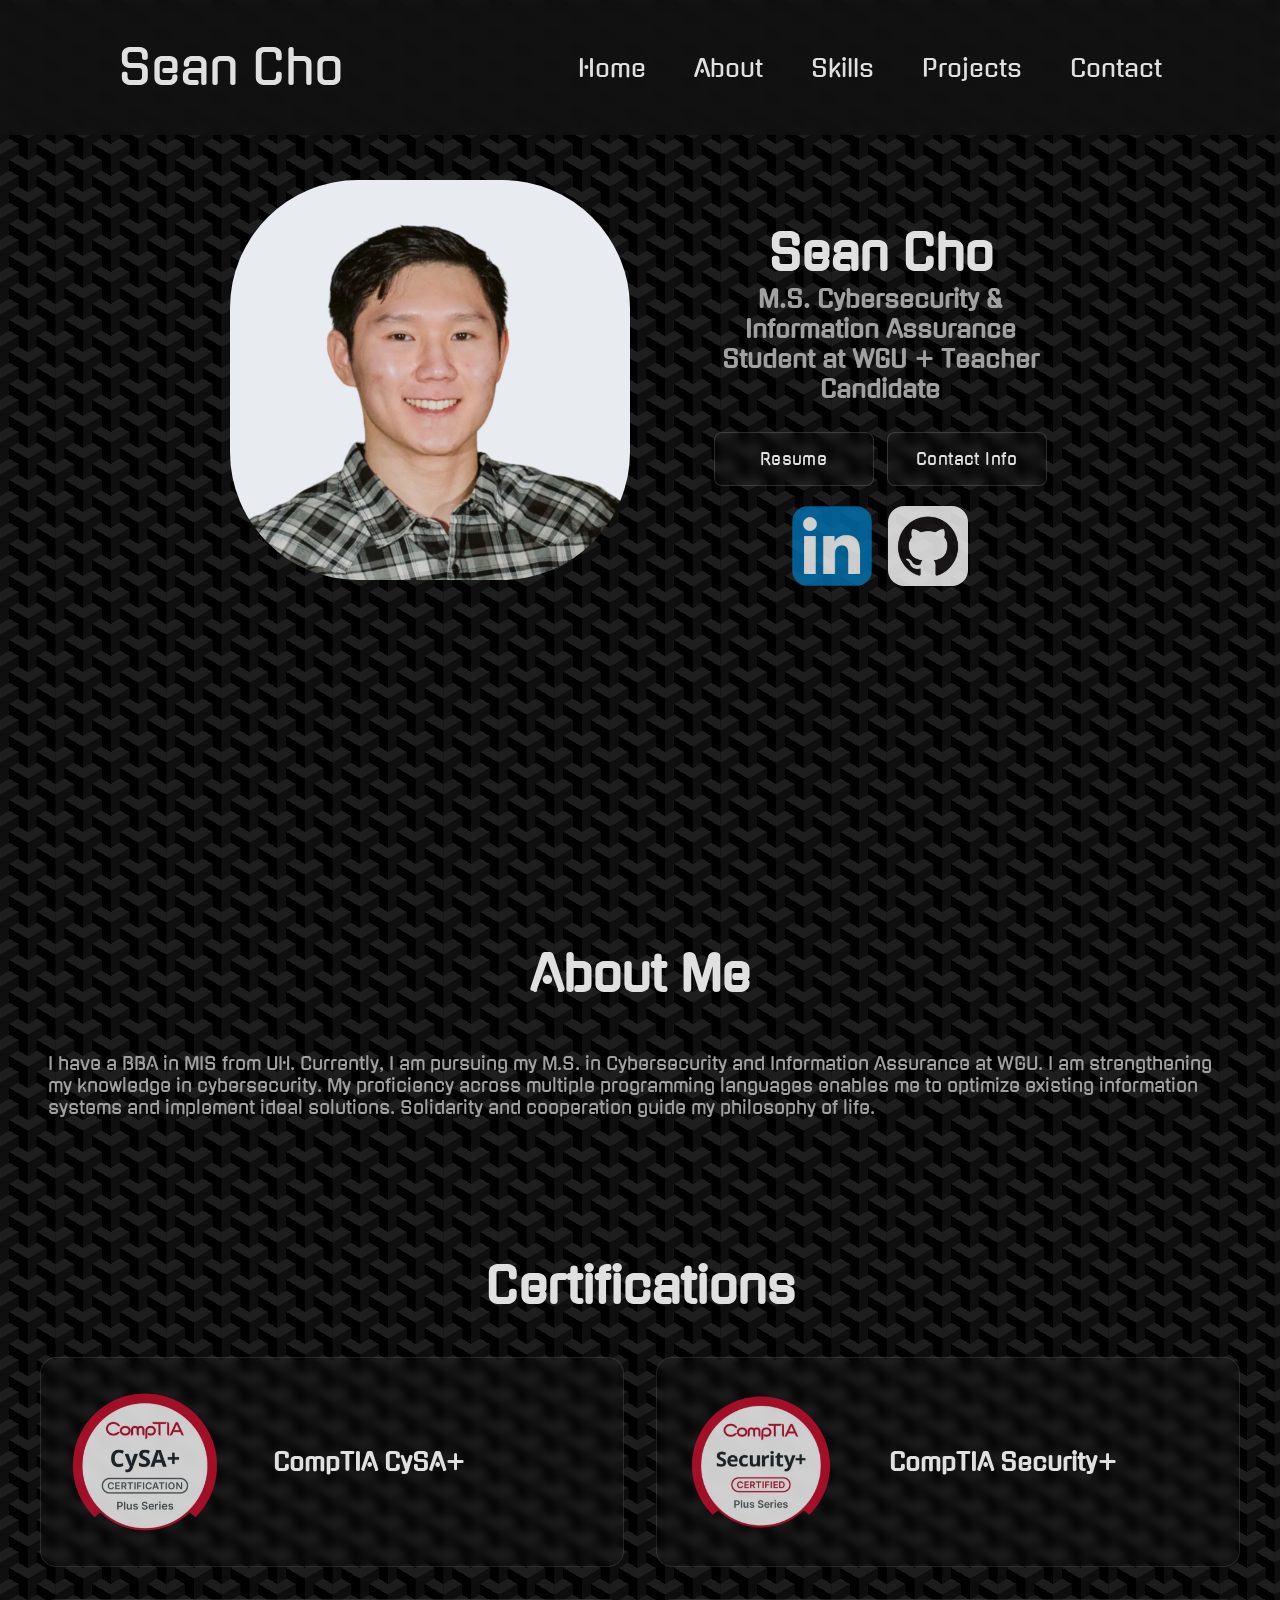
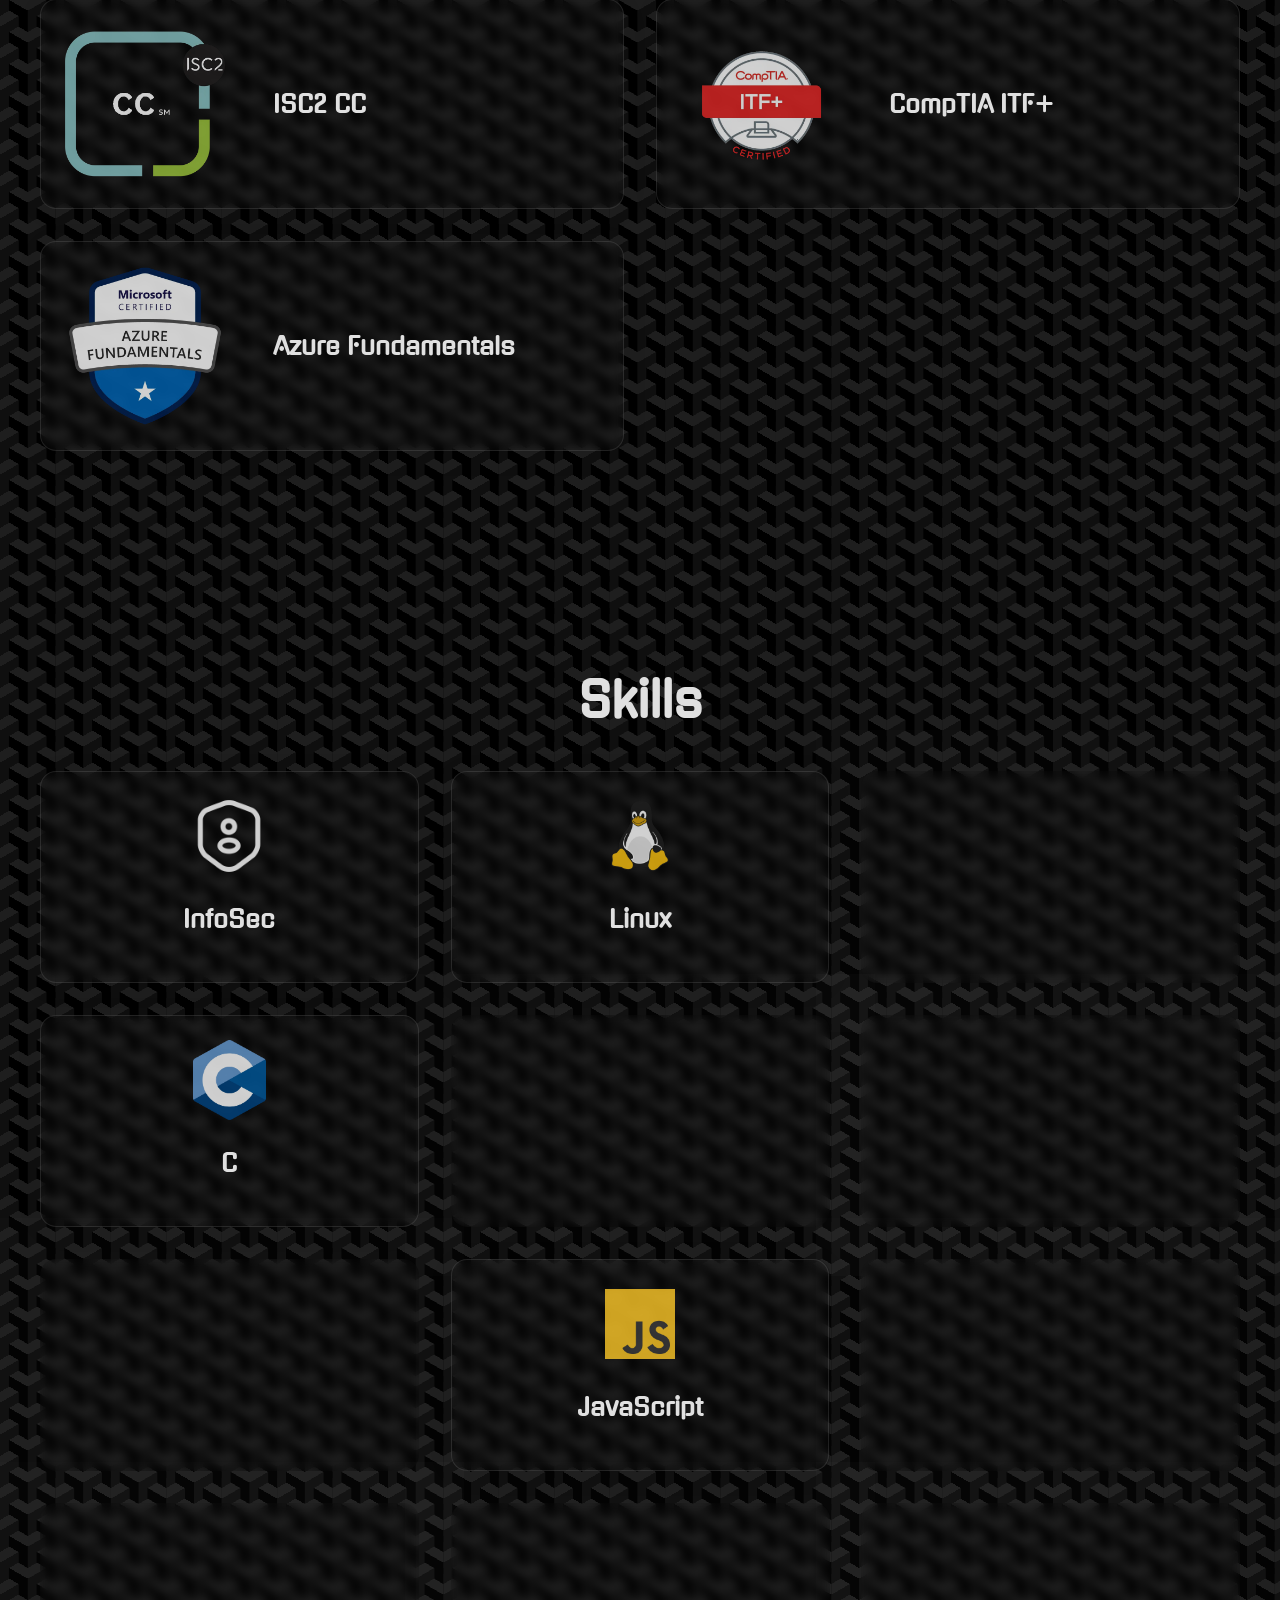
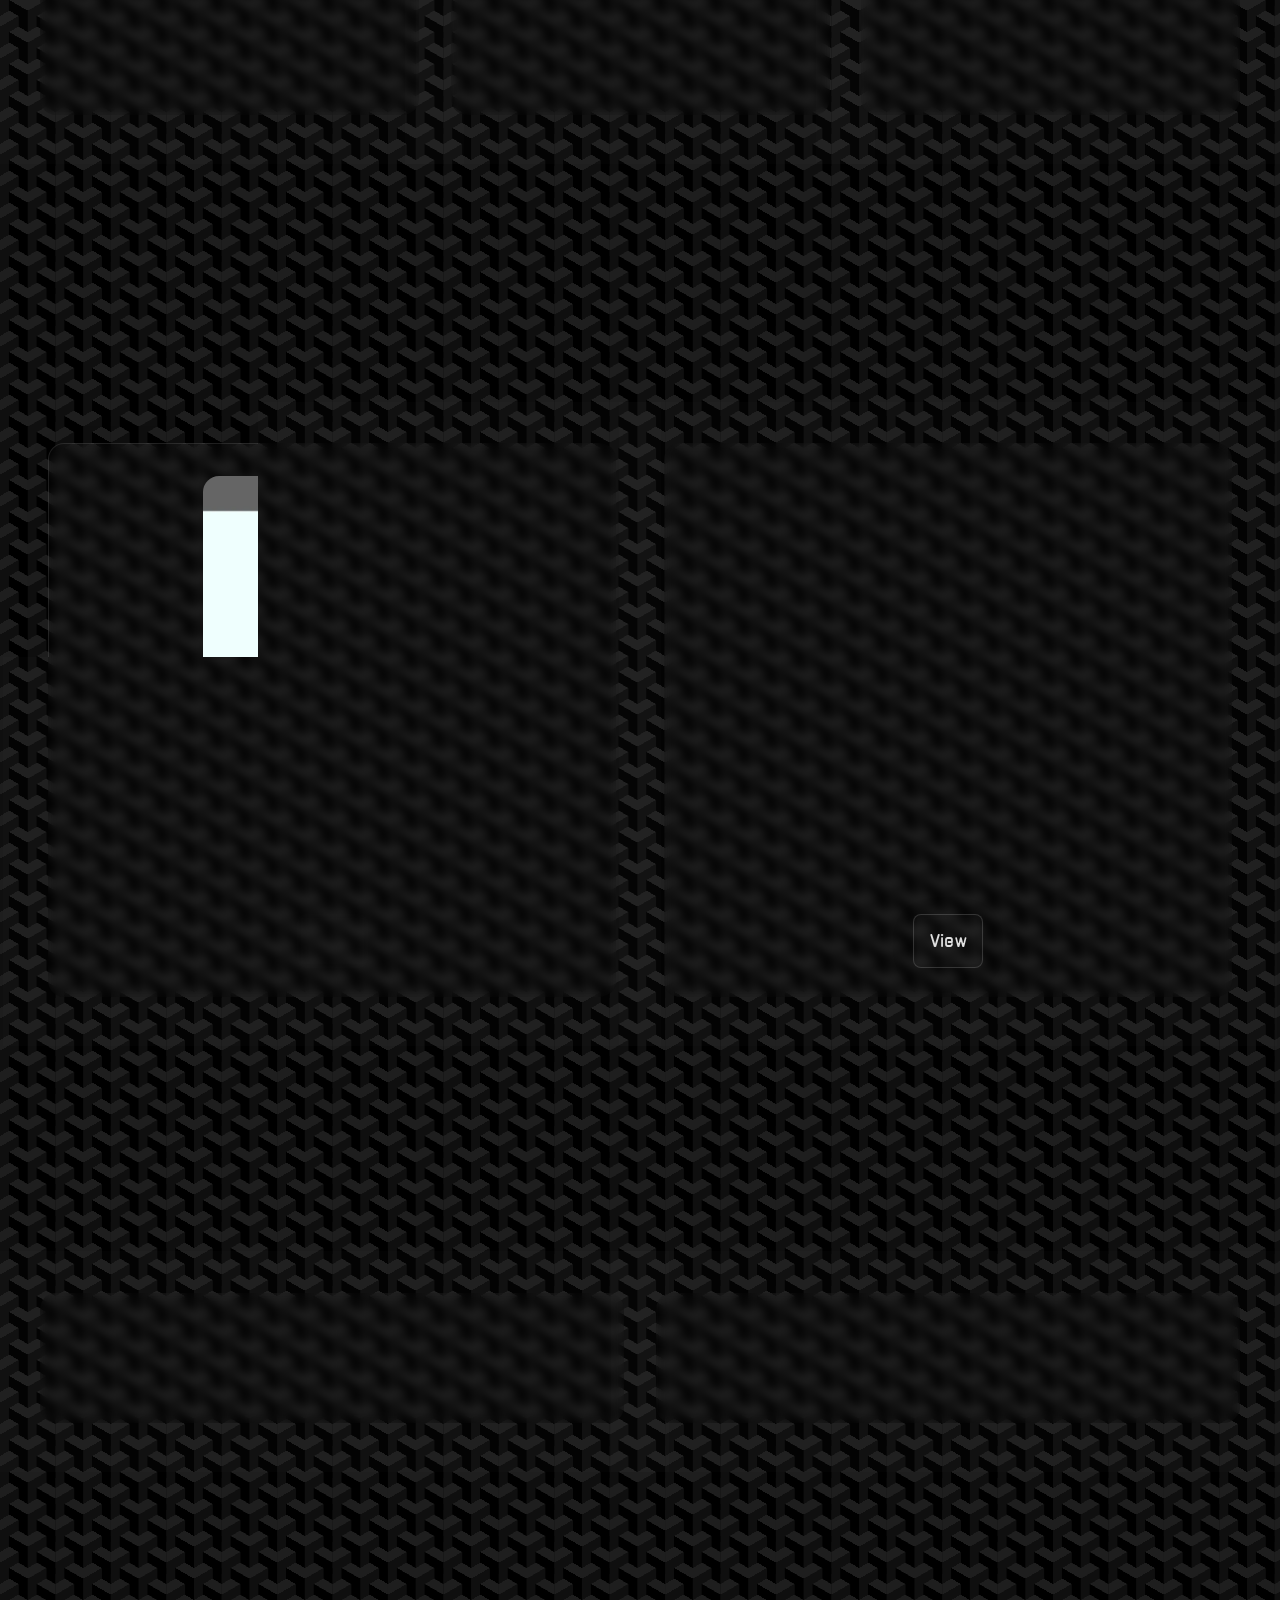
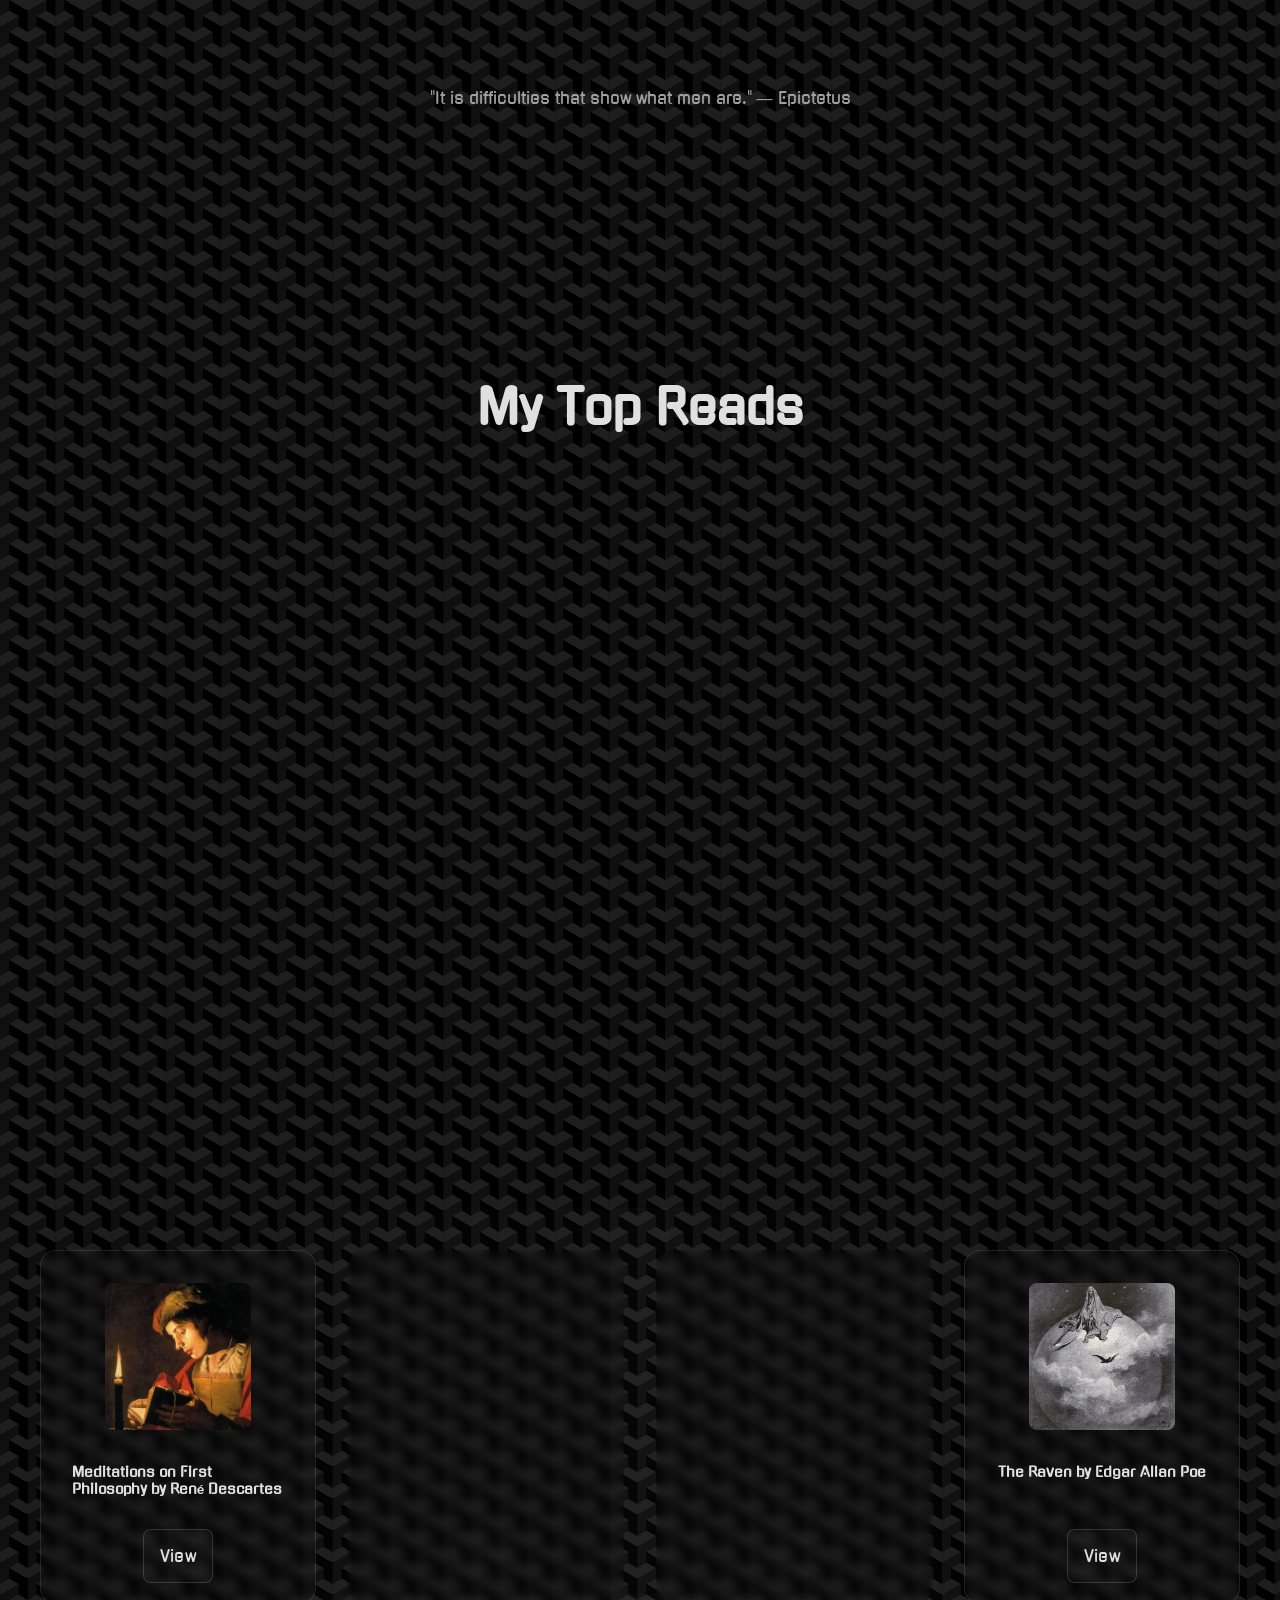
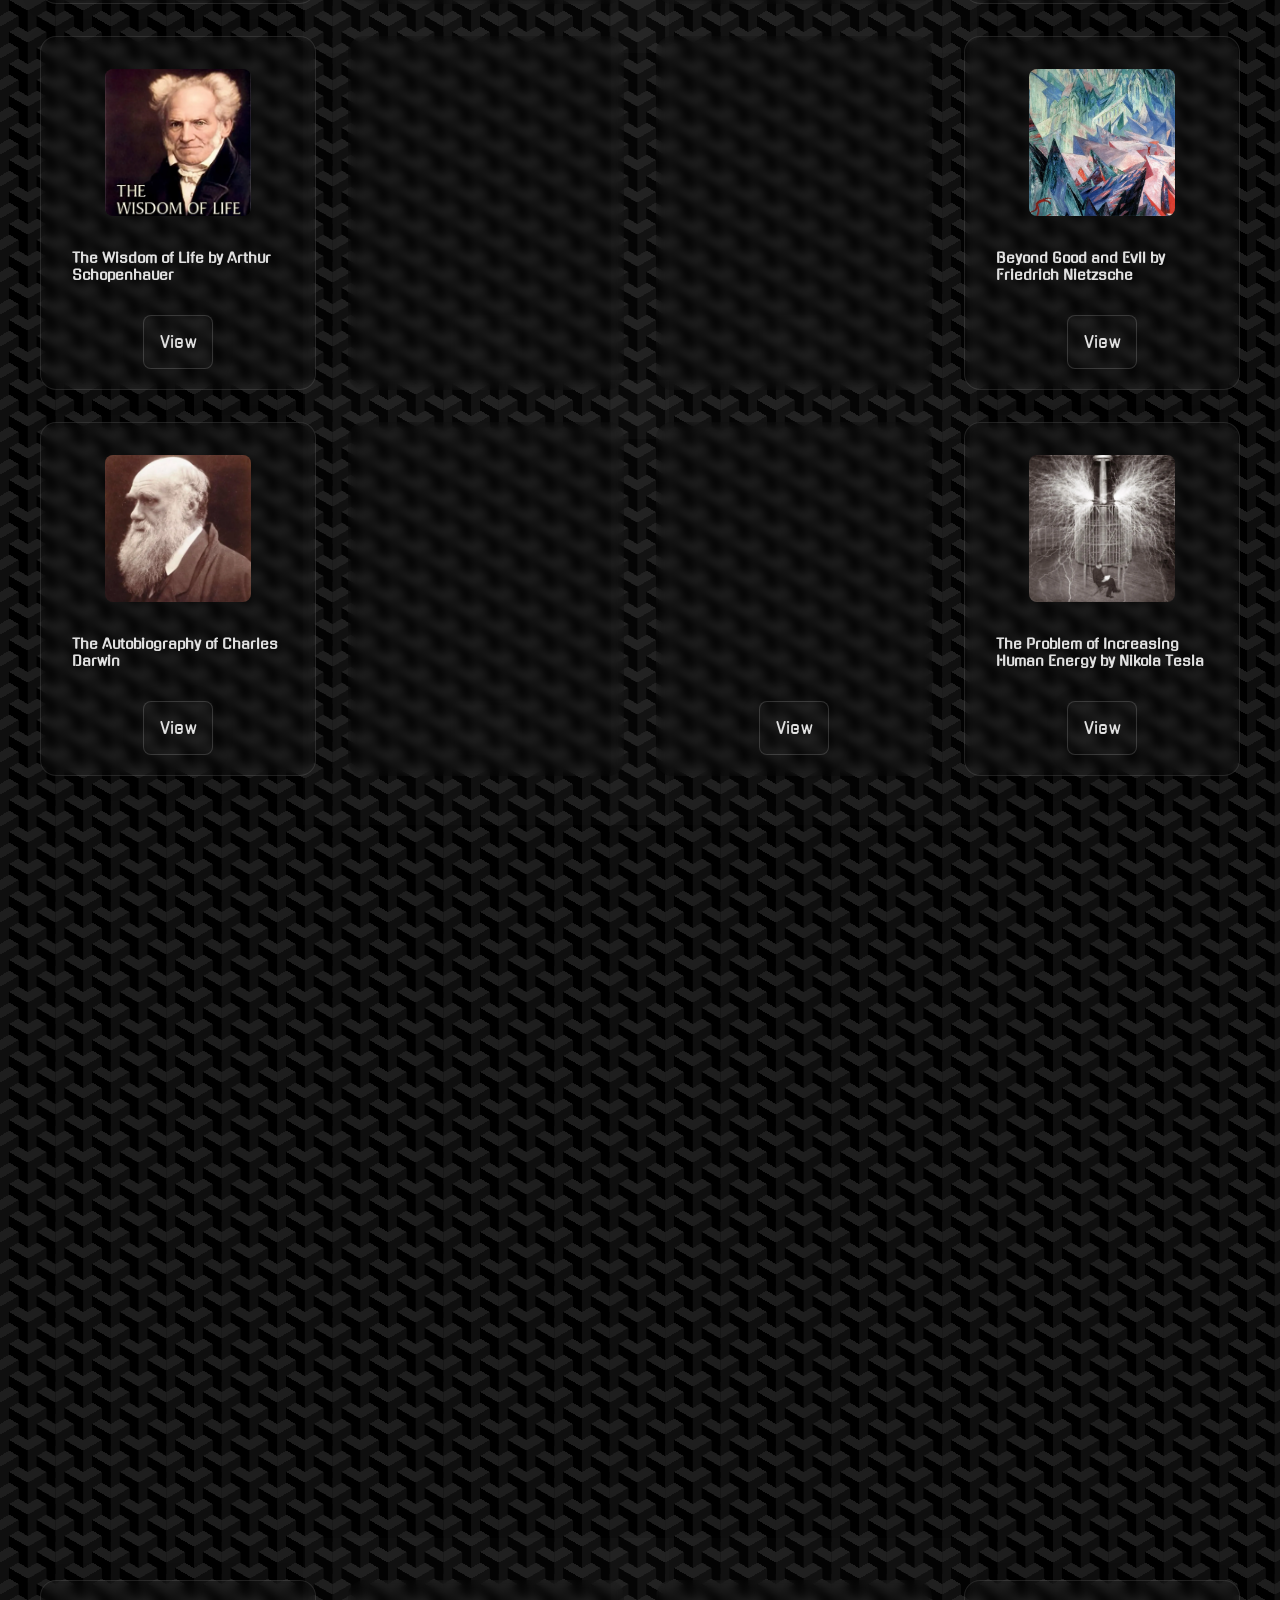
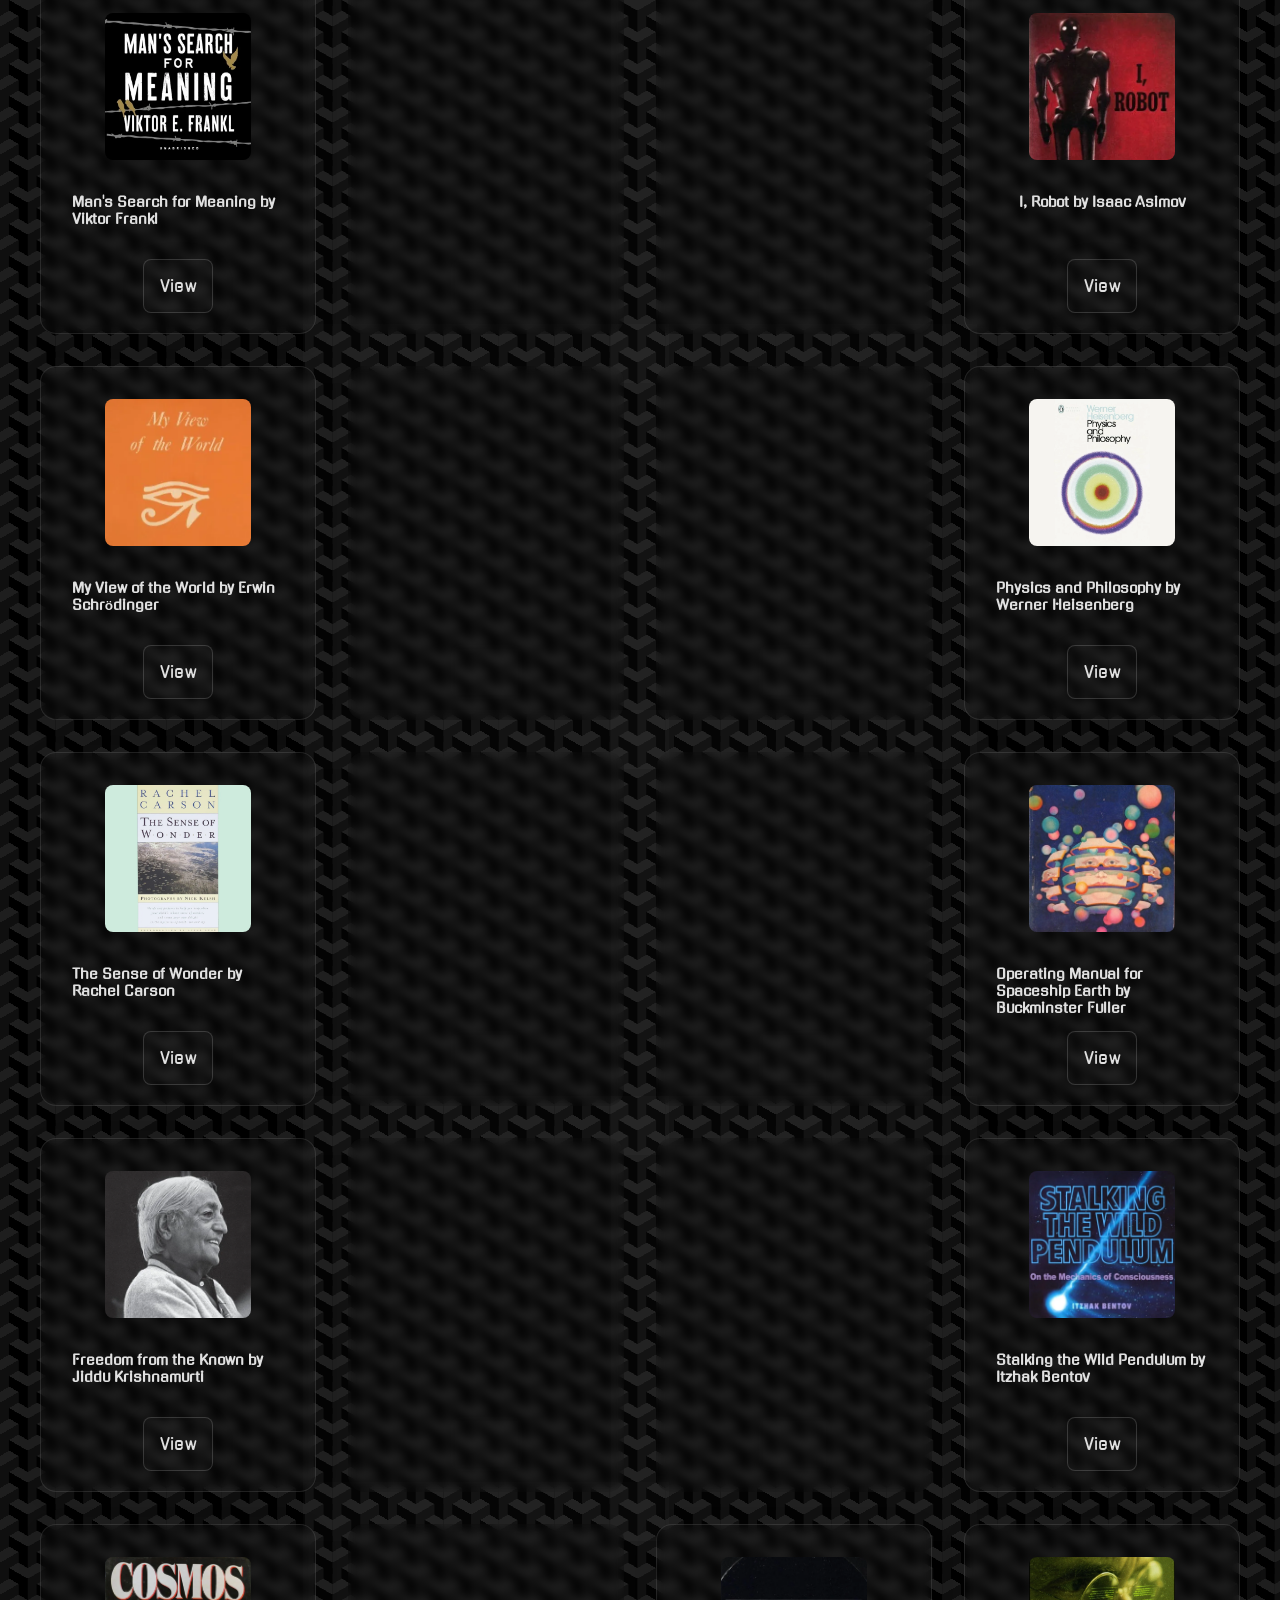
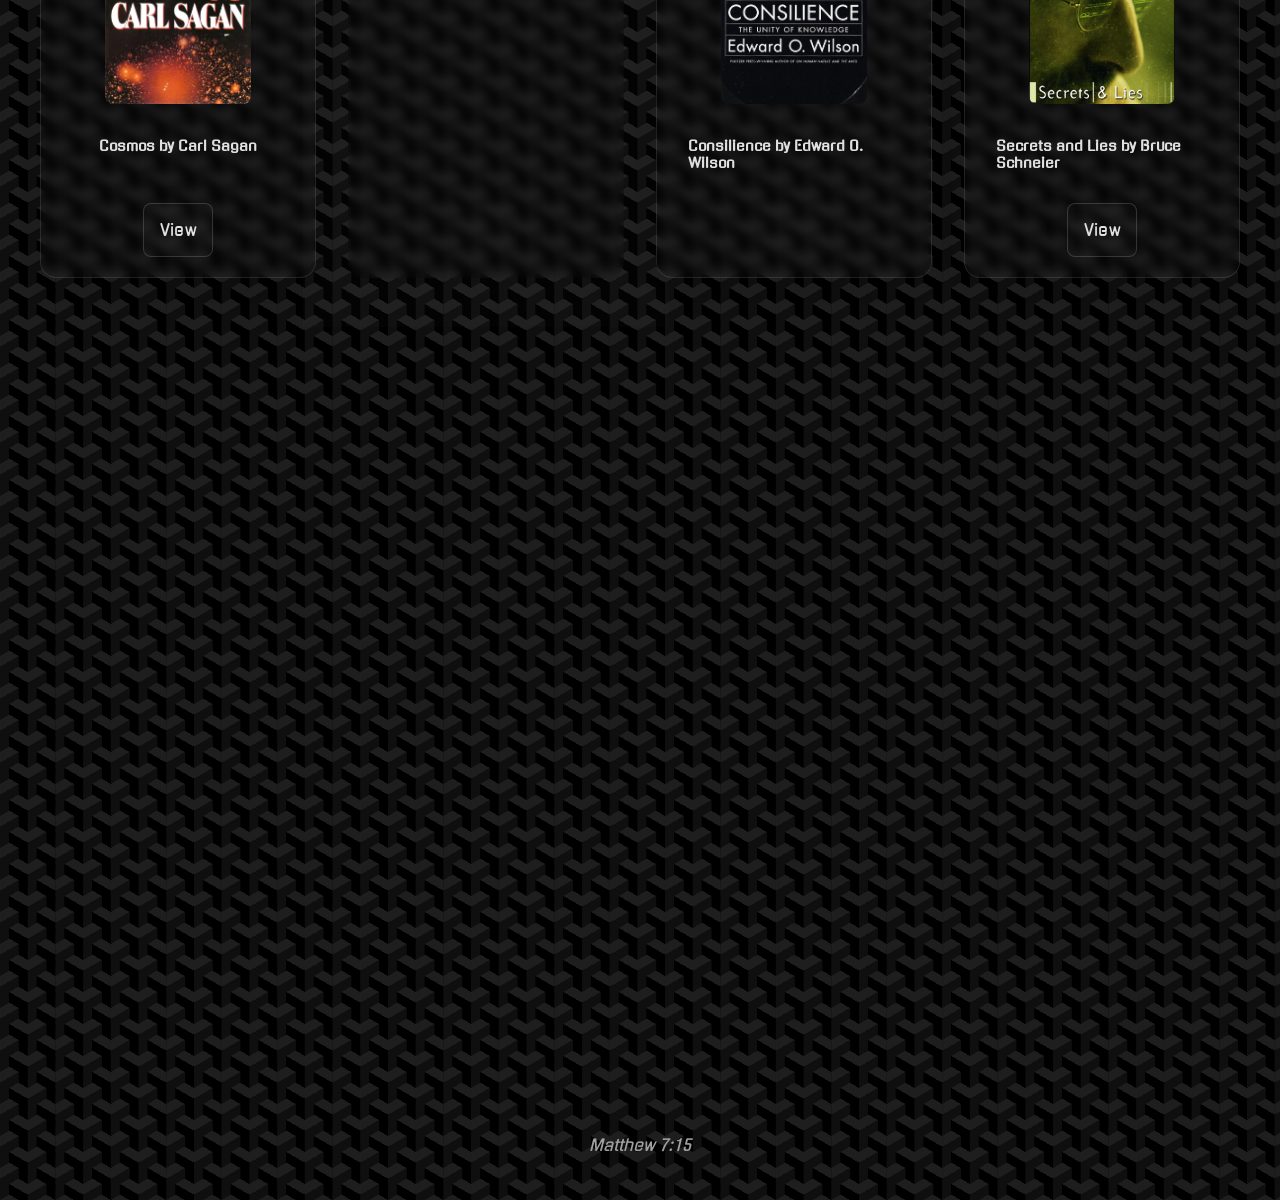
==== index.html @ 36c596d6 "Update index.html" ====
<!--Hello! If you're reading this, I hope you are having a good day!-->
 
<!DOCTYPE html>

  <html>

  <head>
    <meta charset="utf-8">
    <meta name="viewport" content="width=device-width, initial-scale=1.0">
    <meta http-equiv="X-UA-Compatible" content="ie=edge">
    <title>Sean Cho's Website</title>
    <link rel="stylesheet" type="text/css" href="style.css">
    <link rel="stylesheet" type="text/css" href="mediaqueries.css">
    <link rel="icon" type="image/x-icon" href="./assets/favicon.ico">
    <script defer src="script.js"></script>
  </head>

  <body>

    <nav class="nav1" id="desktop-nav">
      <div class="logo">Sean Cho</div>
      <div>
        <ul class="nav-links">
          <li><a href="/">Home</a></li>
          <li><a href="#about">About</a></li>
          <li><a href="#skills">Skills</a></li>
          <li><a href="#projects">Projects</a></li>
          <li><a href="#contact">Contact</a></li>
        </ul>
      </div>
    </nav>
    <nav class="nav1" id="hamburger-nav">
      <div class="logo">Sean Cho</div>
      <div class="hamburger-menu">
        <div class="hamburger-icon" onclick="toggleMenu()">
          <span></span>
          <span></span>
          <span></span>
        </div>
        <ul class="menu-links">
          <li><a href="/" onclick="toggleMenu()">Home</a></li>
          <li><a href="#about" onclick="toggleMenu()">About</a></li>
          <li><a href="#skills" onclick="toggleMenu()">Skills</a></li>
          <li><a href="#projects" onclick="toggleMenu()">Projects</a></li>
          <li><a href="#contact" onclick="toggleMenu()">Contact</a></li>
        </ul>
      </div>
    </nav>

    <section id="profile">
      <div class="section-pic-container">
        <img src="./assets/profile-pic.webp" alt="Sean Cho profile picture" class="profile-pic" 
        onclick="location.href='https://www.youtube.com/watch?v=BTWYRRRiIXw'" />
      </div>
      <div class="section_text">
        <h1 class="header_title">Sean Cho</h1>
        <p class="section_text_p2">M.S. Cybersecurity & Information Assurance Student at WGU + Teacher Candidate</p>
        <div class="btn-container">
          <button class="btn2 btn-color-1" onclick="window.open('./assets/resume.pdf')">Resume</button>
          <button class="btn2 btn-color-1" onclick="location.href='#contact'">Contact Info</button>
        </div>
        <div id="socials-container">
          <img src="./assets/linkedin.webp" alt="My LinkedIn profile" class="top-icon"
            onclick="location.href='https://linkedin.com/in/seanncho'" />
          <img src="./assets/github.webp" alt="My GitHub profile" class="top-icon"
            onclick="location.href='https://github.com/seanncho'" />
        </div>
      </div>
    </section>

    <section id="about">
      <div class="tag">
      <h1 class="title">About Me</h1>
      </div>
      <div class="tag">
        <div class="text-container">
          <p class="bio">
I have a BBA in MIS from UH. 
Currently, I am pursuing my M.S. in Cybersecurity and Information Assurance at WGU. 
I am strengthening my knowledge in cybersecurity. 
My proficiency across multiple programming languages enables me to optimize existing information systems and implement ideal solutions. 
Solidarity and cooperation guide my philosophy of life.
          </p>
        </div>
      </div>
      <div class="tag">
      <h1 class="cert_title">Certifications</h1>
      </div>
      <div class="cert-grid">
        <div class="tag">
          <div class="cert-grid-container">
            <img src="./assets/cysa+.webp" alt="CompTIA CySA+ icon" class="cert-icon"
              onclick="location.href='https://www.credly.com/badges/f9d900a3-c032-4871-ad7b-67265353a99f/public_url'" />
            <h3>CompTIA CySA+</h3>
          </div>
        </div>
        <div class="tag">
          <div class="cert-grid-container">
            <img src="./assets/sec+.webp" alt="CompTIA Security+ icon" class="cert-icon"
              onclick="location.href='https://www.credly.com/badges/55132318-96d0-4024-84f1-82f094d6e8f6/public_url'" />
            <h3>CompTIA Security+</h3>
          </div>
        </div>
        <div class="tag">
          <div class="cert-grid-container">
            <img src="./assets/isc2cc.webp" alt="ISC2 icon" class="cert-icon"
              onclick="location.href='https://www.credly.com/badges/282538d6-747d-4a39-8a30-0ad041806e06/public_url'" />
            <h3>ISC2 CC</h3>
          </div>
        </div>
        <div class="tag">
          <div class="cert-grid-container">
            <img src="./assets/itf.webp" alt="CompTIA ITF+ icon" class="cert-icon"
              onclick="location.href='https://www.credly.com/badges/eb33a789-5e22-4cb2-836f-3895e8da9963/public_url'" />
            <h3>CompTIA ITF+</h3>
          </div>
        </div>
        <div class="tag">
          <div class="cert-grid-container">
            <img src="./assets/az900.webp" alt="Azure Fundamentals icon" class="cert-icon"
              onclick="location.href='https://learn.microsoft.com/en-us/users/seancho-9050/credentials/8db16cd259496da6'" />
            <h3>Azure Fundamentals</h3>
          </div>
        </div>
      </div>
    </section>

    <section id="skills">
      <div class="tag">
        <h1 class="title">Skills</h1>
      </div>
      <div class="skill-grid">
        <div class="tag">
          <div class="skill-grid-container">
            <div><img src="./assets/infosec.webp" class="icon" onclick="location.href='https://www.isc2.org/'" /></div>
            <div><h3>InfoSec</h3></div>
          </div>
        </div>
        <div class="tag">
          <div class="skill-grid-container">
            <div><img src="./assets/linux.webp" class="icon" onclick="location.href='https://www.kali.org/'" /></div>
            <div><h3>Linux</h3></div>
          </div>
        </div>
        <div class="tag">
          <div class="skill-grid-container">
            <div><img src="./assets/azure.webp" class="icon" onclick="location.href='https://azure.microsoft.com/en-us/'" /></div>
            <div><h3>Azure</h3></div>
          </div>
        </div>
        <div class="tag">
          <div class="skill-grid-container">
            <div><img src="./assets/c.webp" class="icon" onclick="location.href='https://www.w3schools.com/c/'" /></div>
            <div><h3>C</h3></div>
          </div>
        </div>
        <div class="tag">
          <div class="skill-grid-container">
            <div><img src="./assets/java.webp" class="icon" onclick="location.href='https://www.java.com/en/'" /></div>
            <div><h3>Java</h3></div>
          </div>
        </div>
        <div class="tag">
          <div class="skill-grid-container">
            <div><img src="./assets/html.webp" class="icon" onclick="location.href='https://developer.mozilla.org/en-US/docs/Web/HTML'" /></div>
            <div><h3>HTML</h3></div>
          </div>
        </div>
        <div class="tag">
          <div class="skill-grid-container">
            <div><img src="./assets/css.webp" class="icon" onclick="location.href='https://developer.mozilla.org/en-US/docs/Web/CSS'" /></div>
            <div><h3>CSS</h3></div>
          </div>
        </div>
        <div class="tag">
          <div class="skill-grid-container">
            <div><img src="./assets/js.webp" class="icon" onclick="location.href='https://developer.mozilla.org/en-US/docs/Web/JavaScript'" /></div>
            <div><h3>JavaScript</h3></div>
          </div>
        </div>
        <div class="tag">
          <div class="skill-grid-container">
            <div><img src="./assets/sql.webp" class="icon" onclick="location.href='https://dev.mysql.com/doc/'" /></div>
            <div><h3>SQL</h3></div>
          </div>
        </div>
        <div class="tag">
          <div class="skill-grid-container">
            <div><img src="./assets/python.webp" class="icon" onclick="location.href='https://www.python.org/'" /></div>
            <div><h3>Python</h3></div>
          </div>
        </div>
        <div class="tag">
          <div class="skill-grid-container">
            <div><img src="./assets/lua.webp" class="icon" onclick="location.href='https://www.lua.org/'" /></div>
            <div><h3>Lua</h3></div>
          </div>
        </div>
        <div class="tag">
          <div class="skill-grid-container">
            <div><img src="./assets/figma.webp" class="icon" onclick="location.href='https://www.figma.com/'" /></div>
            <div><h3>Figma</h3></div>
          </div>
        </div>
      </div>
    </section>

    <section id="projects">
      <div class="tag">
        <h1 class="title">Projects</h1>
      </div>
      <div class="project-grid">
      <div class="tag">
        <div class="project-grid-container">
          <img src="./assets/GMT.webp" alt="Project 1" class="project-img" />
          <h3>Registration Form Website</h3>
          <div class="btn-container">
            <button class="btn btn-color-1" onclick="location.href='https://seanncho.com/gmt/'">
              View
            </button>
          </div>
        </div>
      </div>
      <div class="tag">
        <div class="project-grid-container">
          <img src="./assets/casequest.webp" alt="Project 2" class="project-img" />
          <h3>MISSO x CougarCS UI</h3>
          <div class="btn-container">
            <button class="btn btn-color-1" 
            onclick="location.href='https://www.figma.com/design/BmHLfIX0M8b1Hm4RXLtQlT/Case-Quest-2023-Midnight-Coders?node-id=133-43&t=mA3uqRdnca7cEskT-1'">
              View
            </button>
          </div>
        </div>
      </div>
      </div>
    </section>

    <section id="contact">
      <div class="tag">
        <h1 class="title">Contact Me</h1>
      </div>
      <div class="contact-grid">
        <div class="tag">
          <div class="contact-grid-container">
            <img src="./assets/email.webp" alt="Email icon" class="bottom-icon" 
            onclick="location.href='mailto:seanncho@outlook.com'" />
            <p><a href="mailto:seanncho@outlook.com">seanncho@outlook.com</a></p>
          </div>
        </div>
        <div class="tag">
          <div class="contact-grid-container">
            <img src="./assets/linkedin.webp" alt="LinkedIn icon" class="bottom-icon" 
            onclick="location.href='https://linkedin.com/in/seanncho'" />
            <p><a href="https://www.linkedin.com/in/seanncho">LinkedIn</a></p>
          </div>
        </div>
      </div>
    </section>

    <footer>
      <div class="tag">
        <nav class="nav2">
          <div class="nav-links-container">
            <ul class="nav-links">
              <li><a href="#about">About</a></li>
              <li><a href="#skills">Skills</a></li>
              <li><a href="#projects">Projects</a></li>
              <li><a href="#contact">Contact</a></li>
            </ul>
          </div>
        </nav>
      </div>
      <div class="tag quote">
        <p class="footer-text">"It is difficulties that show what men are." — Epictetus</p>
      </div>
    </footer>

    <section id="books">
      <div class="tag">
          <h1 class="title">My Top Reads</h1>
      </div>
      <div class="book-grid">
        <div class="tag">
            <div class="book-grid-container">
              <img src="./assets/hammurabi.webp" alt="The Code of Hammurabi" class="book-img" />
              <h4>The Code of Hammurabi by King Hammurabi</h4>
              <div class="btn-container">
                <button class="btn btn-color-1" 
                onclick="location.href='https://en.wikisource.org/wiki/Codex_Hammurabi_(King_translation)'">
                  View
                </button>
              </div>
            </div>
        </div>
        <div class="tag">
            <div class="book-grid-container">
              <img src="./assets/war.webp" alt="The Art of War" class="book-img" />
              <h4>The Art of War by Sun Tzu</h4>
              <div class="btn-container">
                <button class="btn btn-color-1" 
                onclick="location.href='https://www.gutenberg.org/ebooks/132'">
                  View
                </button>
              </div>
            </div>
        </div>
        <div class="tag">
            <div class="book-grid-container">
              <img src="./assets/tao.webp" alt="Tao Te Ching" class="book-img" />
              <h4>Tao Te Ching by Lao Tzu</h4>
              <div class="btn-container">
                <button class="btn btn-color-1" 
                onclick="location.href='https://www.gutenberg.org/ebooks/49965'">
                  View
                </button>
              </div>
            </div>
        </div>
        <div class="tag">
            <div class="book-grid-container">
              <img src="./assets/socrates.webp" alt="Apology, Crito, and Phaedo of Socrates" class="book-img" />
              <h4>Apology, Crito, and Phaedo of Socrates by Plato</h4>
              <div class="btn-container">
                <button class="btn btn-color-1" 
                onclick="location.href='https://www.gutenberg.org/ebooks/13726'">
                  View
                </button>
              </div>
            </div>
        </div>
        <div class="tag">
          <div class="book-grid-container">
              <img src="./assets/epictetus.webp" alt="The Enchiridion" class="book-img" />
              <h4>The Enchiridion by Epictetus</h4>
              <div class="btn-container">
                <button class="btn btn-color-1" 
                onclick="location.href='https://www.gutenberg.org/ebooks/45109'">
                  View
                </button>
              </div>
            </div>
        </div>
        <div class="tag">
            <div class="book-grid-container">
              <img src="./assets/aurelius.webp" alt="Meditations" class="book-img" />
              <h4>Meditations by Marcus Aurelius</h4>
              <div class="btn-container">
                <button class="btn btn-color-1" 
                onclick="location.href='https://www.gutenberg.org/ebooks/2680'">
                  View
                </button>
              </div>
            </div>
        </div>
        <div class="tag">
            <div class="book-grid-container">
              <img src="./assets/machiavelli.webp" alt="The Prince" class="book-img" />
              <h4>The Prince by Niccolò Machiavelli</h4>
              <div class="btn-container">
                <button class="btn btn-color-1" 
                onclick="location.href='https://www.gutenberg.org/ebooks/1232'">
                  View
                </button>
              </div>
            </div>
        </div>
        <div class="tag">
            <div class="book-grid-container">
              <img src="./assets/kepler.webp" alt="Somnium" class="book-img" />
              <h4>Somnium by Johannes Kepler</h4>
              <div class="btn-container">
                <button class="btn btn-color-1" 
                onclick="location.href='https://en.wikipedia.org/wiki/Somnium_%28novel%29'">
                  View
                </button>
              </div>
            </div>
        </div>
        <div class="tag">
            <div class="book-grid-container">
              <img src="./assets/descartes.webp" alt="Meditations on First Philosophy" class="book-img" />
              <h4>Meditations on First Philosophy by René Descartes</h4>
              <div class="btn-container">
                <button class="btn btn-color-1" 
                onclick="location.href='https://www.gutenberg.org/ebooks/70091'">
                  View
                </button>
              </div>
            </div>
        </div>
        <div class="tag">
            <div class="book-grid-container">
              <img src="./assets/spinoza.webp" alt="Ethics" class="book-img" />
              <h4>Ethics by Baruch Spinoza</h4>
              <div class="btn-container">
                <button class="btn btn-color-1" 
                onclick="location.href='https://www.gutenberg.org/ebooks/3800'">
                  View
                </button>
              </div>
            </div>
        </div>
        <div class="tag">
            <div class="book-grid-container">
              <img src="./assets/jefferson.webp" alt="The Life and Morals of Jesus of Nazareth" class="book-img" />
              <h4>The Life and Morals of Jesus of Nazareth by Thomas Jefferson</h4>
              <div class="btn-container">
                <button class="btn btn-color-1" 
                onclick="location.href='https://en.wikisource.org/wiki/The_Life_and_Morals_of_Jesus_of_Nazareth'">
                  View
                </button>
              </div>
            </div>
        </div>
        <div class="tag">
            <div class="book-grid-container">
              <img src="./assets/poe.webp" alt="The Raven" class="book-img" />
              <h4>The Raven by Edgar Allan Poe</h4>
              <div class="btn-container">
                <button class="btn btn-color-1" 
                onclick="location.href='https://www.gutenberg.org/ebooks/17192'">
                  View
                </button>
              </div>
            </div>
        </div>
        <div class="tag">
            <div class="book-grid-container">
              <img src="./assets/schopenhauer.webp" alt="The Wisdom of Life" class="book-img" />
              <h4>The Wisdom of Life by Arthur Schopenhauer</h4>
              <div class="btn-container">
                <button class="btn btn-color-1" 
                onclick="location.href='https://www.gutenberg.org/ebooks/10741'">
                  View
                </button>
              </div>
            </div>
        </div>
        <div class="tag">
            <div class="book-grid-container">
              <img src="./assets/mill.webp" alt="Utilitarianism" class="book-img" />
              <h4>Utilitarianism by John Stuart Mill</h4>
              <div class="btn-container">
                <button class="btn btn-color-1" 
                onclick="location.href='https://gutenberg.org/ebooks/11224'">
                  View
                </button>
              </div>
            </div>
        </div>
        <div class="tag">
            <div class="book-grid-container">
              <img src="./assets/dostoevsky.webp" alt="Notes from Underground" class="book-img" />
              <h4>Notes from Underground by Fyodor Dostoevsky</h4>
              <div class="btn-container">
                <button class="btn btn-color-1" 
                onclick="location.href='https://www.gutenberg.org/ebooks/600'">
                  View
                </button>
              </div>
            </div>
        </div>
        <div class="tag">
            <div class="book-grid-container">
              <img src="./assets/nietzsche.webp" alt="Beyond Good and Evil" class="book-img" />
              <h4>Beyond Good and Evil by Friedrich Nietzsche</h4>
              <div class="btn-container">
                <button class="btn btn-color-1" 
                onclick="location.href='https://www.gutenberg.org/ebooks/4363'">
                  View
                </button>
              </div>
            </div>
        </div>
        <div class="tag">
            <div class="book-grid-container">
              <img src="./assets/darwin.webp" alt="The Autobiography of Charles Darwin" class="book-img" />
              <h4>The Autobiography of Charles Darwin</h4>
              <div class="btn-container">
                <button class="btn btn-color-1" 
                onclick="location.href='https://www.gutenberg.org/ebooks/2010'">
                  View
                </button>
              </div>
            </div>
        </div>
        <div class="tag">
            <div class="book-grid-container">
              <img src="./assets/wells.webp" alt="The Time Machine" class="book-img" />
              <h4>The Time Machine by H.G. Wells</h4>
              <div class="btn-container">
                <button class="btn btn-color-1" 
                onclick="location.href='https://www.gutenberg.org/ebooks/35'">
                  View
                </button>
              </div>
            </div>
        </div>
        <div class="tag">
            <div class="book-grid-container">
              <img src="./assets/bergson.webp" alt="Matter and Memory" class="book-img" />
              <h4>Matter and Memory by Henri Bergson</h4>
              <div class="btn-container">
                <button class="btn btn-color-1" 
                onclick="location.href='https://en.wikisource.org/wiki/Matter_and_Memory'">
                  View
                </button>
              </div>
            </div>
        </div>
        <div class="tag">
            <div class="book-grid-container">
              <img src="./assets/tesla.webp" alt="The Problem of Increasing Human Energy" class="book-img" />
              <h4>The Problem of Increasing Human Energy by Nikola Tesla</h4>
              <div class="btn-container">
                <button class="btn btn-color-1" 
                onclick="location.href='https://en.wikisource.org/wiki/The_Problem_of_Increasing_Human_Energy'">
                  View
                </button>
              </div>
            </div>
        </div>
        <div class="tag">
            <div class="book-grid-container">
              <img src="./assets/james.webp" alt="Pragmatism" class="book-img" />
              <h4>Pragmatism by William James</h4>
              <div class="btn-container">
                <button class="btn btn-color-1" 
                onclick="location.href='https://gutenberg.org/ebooks/5116'">
                  View
                </button>
              </div>
            </div>
        </div>
        <div class="tag">
            <div class="book-grid-container">
              <img src="./assets/dewey.webp" alt="How We Think" class="book-img" />
              <h4>How We Think by John Dewey</h4>
              <div class="btn-container">
                <button class="btn btn-color-1" 
                onclick="location.href='https://www.gutenberg.org/ebooks/37423'">
                  View
                </button>
              </div>
            </div>
        </div>
        <div class="tag">
            <div class="book-grid-container">
              <img src="./assets/kafka.webp" alt="The Metamorphosis" class="book-img" />
              <h4>The Metamorphosis by Franz Kafka</h4>
              <div class="btn-container">
                <button class="btn btn-color-1" 
                onclick="location.href='https://gutenberg.org/ebooks/5200'">
                  View
                </button>
              </div>
            </div>
        </div>
        <div class="tag">
            <div class="book-grid-container">
              <img src="./assets/capek.webp" alt="R.U.R." class="book-img" />
              <h4>R.U.R. by Karel Čapek</h4>
              <div class="btn-container">
                <button class="btn btn-color-1" 
                onclick="location.href='https://www.gutenberg.org/ebooks/59112'">
                  View
                </button>
              </div>
            </div>
        </div>
        <div class="tag">
            <div class="book-grid-container">
              <img src="./assets/gibran.webp" alt="The Prophet" class="book-img" />
              <h4>The Prophet by Kahlil Gibran</h4>
              <div class="btn-container">
                <button class="btn btn-color-1" 
                onclick="location.href='https://www.gutenberg.org/ebooks/58585'">
                  View
                </button>
              </div>
            </div>
        </div>
        <div class="tag">
            <div class="book-grid-container">
              <img src="./assets/huxley.webp" alt="Brave New World" class="book-img" />
              <h4>Brave New World by Aldous Huxley</h4>
              <div class="btn-container">
                <button class="btn btn-color-1" 
                onclick="location.href='https://en.wikipedia.org/wiki/Brave_New_World'">
                  View
                </button>
              </div>
            </div>
        </div>
        <div class="tag">
            <div class="book-grid-container">
              <img src="./assets/whitehead.webp" alt="Modes of Thought" class="book-img" />
              <h4>Modes of Thought by Alfred North Whitehead</h4>
              <div class="btn-container">
                <button class="btn btn-color-1" 
                onclick="location.href='https://www.barnesandnoble.com/w/modes-of-thought-alfred-north-whitehead/1000401472'">
                  View
                </button>
              </div>
            </div>
        </div>
        <div class="tag">
            <div class="book-grid-container">
              <img src="./assets/guenon.webp" alt="The Reign of Quantity & the Signs of the Times" class="book-img" />
              <h4>The Reign of Quantity & the Signs of the Times by René Guénon</h4>
              <div class="btn-container">
                <button class="btn btn-color-1" 
                onclick="location.href='https://en.wikipedia.org/wiki/The_Reign_of_Quantity_and_the_Signs_of_the_Times'">
                  View
                </button>
              </div>
            </div>
        </div>
        <div class="tag">
            <div class="book-grid-container">
              <img src="./assets/frankl.webp" alt="Man's Search for Meaning" class="book-img" />
              <h4>Man's Search for Meaning by Viktor Frankl</h4>
              <div class="btn-container">
                <button class="btn btn-color-1" 
                onclick="location.href='https://en.wikipedia.org/wiki/Man%27s_Search_for_Meaning'">
                  View
                </button>
              </div>
            </div>
        </div>
        <div class="tag">
            <div class="book-grid-container">
              <img src="./assets/weil.webp" alt="Gravity and Grace" class="book-img" />
              <h4>Gravity and Grace by Simone Weil</h4>
              <div class="btn-container">
                <button class="btn btn-color-1" 
                onclick="location.href='https://www.routledge.com/Gravity-and-Grace/Weil/p/book/9780415290012'">
                  View
                </button>
              </div>
            </div>
        </div>
        <div class="tag">
            <div class="book-grid-container">
              <img src="./assets/orwell.webp" alt="1984" class="book-img" />
              <h4>1984 by George Orwell</h4>
              <div class="btn-container">
                <button class="btn btn-color-1" 
                onclick="location.href='https://en.wikipedia.org/wiki/Nineteen_Eighty-Four'">
                  View
                </button>
              </div>
            </div>
        </div>
        <div class="tag">
            <div class="book-grid-container">
              <img src="./assets/asimov.webp" alt="I, Robot" class="book-img" />
              <h4>I, Robot by Isaac Asimov</h4>
              <div class="btn-container">
                <button class="btn btn-color-1" 
                onclick="location.href='https://en.wikipedia.org/wiki/I,_Robot'">
                  View
                </button>
              </div>
            </div>
        </div>
        <div class="tag">
            <div class="book-grid-container">
              <img src="./assets/schrodinger.webp" alt="My View of the World" class="book-img" />
              <h4>My View of the World by Erwin Schrödinger</h4>
              <div class="btn-container">
                <button class="btn btn-color-1" 
                onclick="location.href='https://www.barnesandnoble.com/w/my-view-of-the-world-erwin-schrodinger/1106491185'">
                  View
                </button>
              </div>
            </div>
        </div>
        <div class="tag">
            <div class="book-grid-container">
              <img src="./assets/bradbury.webp" alt="Fahrenheit 451" class="book-img" />
              <h4>Fahrenheit 451 by Ray Bradbury</h4>
              <div class="btn-container">
                <button class="btn btn-color-1" 
                onclick="location.href='https://en.wikipedia.org/wiki/Fahrenheit_451'">
                  View
                </button>
              </div>
            </div>
        </div>
        <div class="tag">
            <div class="book-grid-container">
              <img src="./assets/jung.webp" alt="The Undiscovered Self" class="book-img" />
              <h4>The Undiscovered Self by Carl Jung</h4>
              <div class="btn-container">
                <button class="btn btn-color-1" 
                onclick="location.href='https://press.princeton.edu/books/paperback/9780691150512/the-undiscovered-self'">
                  View
                </button>
              </div>
            </div>
        </div>
        <div class="tag">
            <div class="book-grid-container">
              <img src="./assets/heisenberg.webp" alt="Physics and Philosophy" class="book-img" />
              <h4>Physics and Philosophy by Werner Heisenberg</h4>
              <div class="btn-container">
                <button class="btn btn-color-1" 
                onclick="location.href='https://www.harpercollins.com/products/physics-and-philosophy-werner-heisenberg'">
                  View
                </button>
              </div>
            </div>
        </div>
        <div class="tag">
            <div class="book-grid-container">
              <img src="./assets/carson.webp" alt="The Sense of Wonder" class="book-img" />
              <h4>The Sense of Wonder by Rachel Carson</h4>
              <div class="btn-container">
                <button class="btn btn-color-1" 
                onclick="location.href='https://www.harpercollins.com/products/the-sense-of-wonder-rachel-carson'">
                  View
                </button>
              </div>
            </div>
        </div>
        <div class="tag">
            <div class="book-grid-container">
              <img src="./assets/mcluhan.webp" alt="The Medium is the Massage" class="book-img" />
              <h4>The Medium is the Massage by Marshall McLuhan</h4>
              <div class="btn-container">
                <button class="btn btn-color-1" 
                onclick="location.href='https://en.wikipedia.org/wiki/The_Medium_Is_the_Massage'">
                  View
                </button>
              </div>
            </div>
        </div>
        <div class="tag">
            <div class="book-grid-container">
              <img src="./assets/wittgenstein.webp" alt="On Certainty" class="book-img" />
              <h4>On Certainty by Ludwig Wittgenstein</h4>
              <div class="btn-container">
                <button class="btn btn-color-1" 
                onclick="location.href='https://en.wikipedia.org/wiki/On_Certainty'">
                  View
                </button>
              </div>
            </div>
        </div>
        <div class="tag">
            <div class="book-grid-container">
              <img src="./assets/fuller.webp" alt="Operating Manual for Spaceship Earth" class="book-img" />
              <h4>Operating Manual for Spaceship Earth by Buckminster Fuller</h4>
              <div class="btn-container">
                <button class="btn btn-color-1" 
                onclick="location.href='https://en.wikipedia.org/wiki/Operating_Manual_for_Spaceship_Earth'">
                  View
                </button>
              </div>
            </div>
        </div>
        <div class="tag">
            <div class="book-grid-container">
              <img src="./assets/krishnamurti.webp" alt="Freedom from the Known" class="book-img" />
              <h4>Freedom from the Known by Jiddu Krishnamurti</h4>
              <div class="btn-container">
                <button class="btn btn-color-1" 
                onclick="location.href='https://en.wikipedia.org/wiki/Freedom_from_the_Known'">
                  View
                </button>
              </div>
            </div>
        </div>
        <div class="tag">
            <div class="book-grid-container">
              <img src="./assets/dick.webp" alt="Ubik" class="book-img" />
              <h4>Ubik by Philip K. Dick</h4>
              <div class="btn-container">
                <button class="btn btn-color-1" 
                onclick="location.href='https://en.wikipedia.org/wiki/Ubik'">
                  View
                </button>
              </div>
            </div>
        </div>
        <div class="tag">
            <div class="book-grid-container">
              <img src="./assets/lee.webp" alt="Tao of Jeet Kune Do" class="book-img" />
              <h4>Tao of Jeet Kune Do by Bruce Lee</h4>
              <div class="btn-container">
                <button class="btn btn-color-1" 
                onclick="location.href='https://en.wikipedia.org/wiki/Tao_of_Jeet_Kune_Do'">
                  View
                </button>
              </div>
            </div>
        </div>
        <div class="tag">
            <div class="book-grid-container">
              <img src="./assets/bentov.webp" alt="Stalking the Wild Pendulum" class="book-img" />
              <h4>Stalking the Wild Pendulum by Itzhak Bentov</h4>
              <div class="btn-container">
                <button class="btn btn-color-1" 
                onclick="location.href='https://www.barnesandnoble.com/w/stalking-the-wild-pendulum-itzhak-bentov/1112986710'">
                  View
                </button>
              </div>
            </div>
        </div>
        <div class="tag">
            <div class="book-grid-container">
              <img src="./assets/sagan.webp" alt="Cosmos" class="book-img" />
              <h4>Cosmos by Carl Sagan</h4>
              <div class="btn-container">
                <button class="btn btn-color-1" 
                onclick="location.href='https://en.wikipedia.org/wiki/Cosmos_(Sagan_book)'">
                  View
                </button>
              </div>
            </div>
        </div>
        <div class="tag">
            <div class="book-grid-container">
              <img src="./assets/bohm.webp" alt="Wholeness and the Implicate Order" class="book-img" />
              <h4>Wholeness and the Implicate Order by David Bohm</h4>
              <div class="btn-container">
                <button class="btn btn-color-1" 
                onclick="location.href='https://en.wikipedia.org/wiki/Wholeness_and_the_Implicate_Order'">
                  View
                </button>
              </div>
            </div>
        </div>
        <div class="tag">
            <div class="book-grid-container">
              <img src="./assets/wilson.webp" alt="Consilience" class="book-img" />
              <h4>Consilience by Edward O. Wilson</h4>
              <div class="btn-container">
                <button class="btn btn-color-1" 
                onclick="location.href='https://en.wikipedia.org/wiki/Consilience_(book)'">
                  View
                </button>
              </div>
            </div>
        </div>
        <div class="tag">
            <div class="book-grid-container">
              <img src="./assets/schneier.webp" alt="Secrets and Lies" class="book-img" />
              <h4>Secrets and Lies by Bruce Schneier</h4>
              <div class="btn-container">
                <button class="btn btn-color-1" 
                onclick="location.href='https://www.schneier.com/books/secrets-and-lies/'">
                  View
                </button>
              </div>
            </div>
        </div>
        <div class="tag">
            <div class="book-grid-container">
              <img src="./assets/torvalds.webp" alt="Just for Fun" class="book-img" />
              <h4>Just for Fun by Linus Torvalds</h4>
              <div class="btn-container">
                <button class="btn btn-color-1" 
                onclick="location.href='https://www.harpercollins.com/products/just-for-fun-linus-torvaldsdavid-diamond'">
                  View
                </button>
              </div>
            </div>
        </div>
        <div class="tag">
            <div class="book-grid-container">
              <img src="./assets/stamets.webp" alt="Mycelium Running" class="book-img" />
              <h4>Mycelium Running by Paul Stamets</h4>
              <div class="btn-container">
                <button class="btn btn-color-1" 
                onclick="location.href='https://fungi.com/products/mycelium-running'">
                  View
                </button>
              </div>
            </div>
        </div>
        <div class="tag">
            <div class="book-grid-container">
              <img src="./assets/irwin.webp" alt="Steve & Me" class="book-img" />
              <h4>Steve & Me by Terri Irwin</h4>
              <div class="btn-container">
                <button class="btn btn-color-1" 
                onclick="location.href='https://www.simonandschuster.com/books/Steve-Me/Terri-Irwin/9781416954743'">
                  View
                </button>
              </div>
            </div>
        </div>
        <div class="tag">
            <div class="book-grid-container">
              <img src="./assets/bostrom.webp" alt="Superintelligence" class="book-img" />
              <h4>Superintelligence by Nick Bostrom</h4>
              <div class="btn-container">
                <button class="btn btn-color-1" 
                onclick="location.href='https://en.wikipedia.org/wiki/Superintelligence:_Paths,_Dangers,_Strategies'">
                  View
                </button>
              </div>
            </div>
        </div>
        <div class="tag">
            <div class="book-grid-container">
              <img src="./assets/doudna.webp" alt="A Crack in Creation" class="book-img" />
              <h4>A Crack in Creation by Jennifer Doudna</h4>
              <div class="btn-container">
                <button class="btn btn-color-1" 
                onclick="location.href='https://www.harpercollins.com/products/a-crack-in-creation-jennifer-a-doudnasamuel-h-sternberg'">
                  View
                </button>
              </div>
            </div>
        </div>
        <div class="tag">
            <div class="book-grid-container">
              <img src="./assets/snowden.webp" alt="Permanent Record" class="book-img" />
              <h4>Permanent Record by Edward Snowden</h4>
              <div class="btn-container">
                <button class="btn btn-color-1" 
                onclick="location.href='https://en.wikipedia.org/wiki/Permanent_Record_(autobiography)'">
                  View
                </button>
              </div>
            </div>
        </div>
        <div class="tag">
            <div class="book-grid-container">
              <img src="./assets/diogenes.webp" alt="How to Say No: An Ancient Guide to the Art of Cynicism" class="book-img" />
              <h4>How to Say No: An Ancient Guide to the Art of Cynicism</h4>
              <div class="btn-container">
                <button class="btn btn-color-1" 
                onclick="location.href='https://press.princeton.edu/books/hardcover/9780691229850/how-to-say-no'">
                  View
                </button>
              </div>
            </div>
        </div>
        <div class="tag">
            <div class="book-grid-container">
              <img src="./assets/rovelli.webp" alt="On the Equality of All Things" class="book-img" />
              <h4>On the Equality of All Things by Carlo Rovelli</h4>
              <div class="btn-container">
                <button class="btn btn-color-1" 
                onclick="location.href='https://www.simonandschuster.com/books/On-the-Equality-of-All-Things/Carlo-Rovelli/9781668092422'">
                  View
                </button>
              </div>
            </div>
        </div>
      </div>
    </section>

    <div class="verse-section">
      <p class="verse">Matthew 7:15</p>
    </div>

  </body>

</html>

<!--
  https://www.koreatimes.co.kr/world/20160229/did-jesus-work-out-too-much
  https://en.wikipedia.org/wiki/Joseon
  https://en.wikipedia.org/wiki/Cheondoism
  https://en.wikipedia.org/wiki/Turtle_ship
  https://en.wikipedia.org/wiki/Hapkido
  https://en.wikipedia.org/wiki/Hwacha
  https://en.wikipedia.org/wiki/Republic_of_Korea_Marine_Corps
  https://en.wikipedia.org/wiki/Berserker
  https://en.wikipedia.org/wiki/Blitzkrieg
  https://en.wikipedia.org/wiki/Golem
  https://en.wikipedia.org/wiki/Usury
  https://en.wikipedia.org/wiki/Cuneiform
  https://en.wikipedia.org/wiki/Aramaic
  https://en.wikipedia.org/wiki/Ankh
  https://en.wikipedia.org/wiki/Triskelion
  https://en.wikipedia.org/wiki/Sun_cross
  https://en.wikipedia.org/wiki/Mandala
  https://en.wikipedia.org/wiki/Looped_square
  https://en.wikipedia.org/wiki/Caduceus
  https://en.wikipedia.org/wiki/Rod_of_Asclepius
  https://en.wikipedia.org/wiki/Library_of_Ashurbanipal
  https://en.wikipedia.org/wiki/Library_of_Alexandria
  https://en.wikipedia.org/wiki/Vatican_Apostolic_Archive
  https://en.wikipedia.org/wiki/Collective_memory
  https://en.wikipedia.org/wiki/Synchronicity
  https://en.wikipedia.org/wiki/Telomere
  https://en.wikipedia.org/wiki/Pineal_gland
  https://en.wikipedia.org/wiki/Synesthesia
  https://en.wikipedia.org/wiki/Consilience
  https://en.wikipedia.org/wiki/Neurogenesis
  https://en.wikipedia.org/wiki/Parthenogenesis
  https://en.wikipedia.org/wiki/Abiogenesis
  https://en.wikipedia.org/wiki/Parabiosis
  https://en.wikipedia.org/wiki/Symbiosis
  https://en.wikipedia.org/wiki/Cryptobiosis
  https://en.wikipedia.org/wiki/Biotechnology
  https://en.wikipedia.org/wiki/Biomimetics
  https://en.wikipedia.org/wiki/Cymatics
  https://en.wikipedia.org/wiki/Permaculture
  https://en.wikipedia.org/wiki/H%C3%BCgelkultur
  https://en.wikipedia.org/wiki/Fibonacci_sequence
  https://en.wikipedia.org/wiki/Mandelbrot_set
  https://en.wikipedia.org/wiki/Golden_ratio
  https://en.wikipedia.org/wiki/Cartesian_doubt
  https://en.wikipedia.org/wiki/Dolly_(sheep)
  https://en.wikipedia.org/wiki/Transhumanism
  https://en.wikipedia.org/wiki/Cryogenics
  https://en.wikipedia.org/wiki/Cybernetics
  https://en.wikipedia.org/wiki/Robotics
  https://en.wikipedia.org/wiki/Eternal_return
  https://en.wikipedia.org/wiki/Weighing_of_souls
  https://en.wikipedia.org/wiki/Lady_Justice
  https://en.wikipedia.org/wiki/Nemesis
  https://en.wikipedia.org/wiki/Monadology
  https://en.wikipedia.org/wiki/Pascal%27s_wager
  https://en.wikipedia.org/wiki/Christian_mysticism
  https://en.wikipedia.org/wiki/Lamb_of_God
  https://en.wikipedia.org/wiki/Scapegoat
  https://en.wikipedia.org/wiki/Phoenix_(mythology)
  https://en.wikipedia.org/wiki/Jacob%27s_Ladder
  https://en.wikipedia.org/wiki/Memento_mori
  https://en.wikipedia.org/wiki/Kali_Yuga
  https://en.wikipedia.org/wiki/Delphi
  https://en.wikipedia.org/wiki/Theophany
  https://en.wikipedia.org/wiki/John_the_Baptist
  https://en.wikipedia.org/wiki/Saint_John_the_Baptist_(Leonardo)
  https://en.wikipedia.org/wiki/Mandaeism
  https://en.wikipedia.org/wiki/Hermes_Trismegistus
  https://en.wikipedia.org/wiki/Zoroaster
  https://en.wikipedia.org/wiki/Jesus_in_Islam
  https://en.wikipedia.org/wiki/Nag_Hammadi_library
  https://en.wikipedia.org/wiki/Process_philosophy
  https://en.wikipedia.org/wiki/Perennial_philosophy
  https://en.wikipedia.org/wiki/Panentheism
  https://en.wikipedia.org/wiki/Pantheism
  https://en.wikipedia.org/wiki/Panpsychism
  https://en.wikipedia.org/wiki/Taoism
  https://en.wikipedia.org/wiki/B%C3%A1bism
  https://en.wikipedia.org/wiki/Kundalini
  https://en.wikipedia.org/wiki/Mycology
  https://en.wikipedia.org/wiki/Futures_studies
  https://en.wikipedia.org/wiki/Ouroboros
  https://en.wikipedia.org/wiki/Babylon
  https://en.wikipedia.org/wiki/Cronus
  https://en.wikipedia.org/wiki/Nimrod
  https://en.wikipedia.org/wiki/Solomon
  https://en.wikipedia.org/wiki/Homunculus
  https://en.wikipedia.org/wiki/Sillyeong
  https://en.wikipedia.org/wiki/Gwisin
  https://en.wikipedia.org/wiki/Jinn
  https://en.wikipedia.org/wiki/Daimon
  https://en.wikipedia.org/wiki/Nephilim
  https://en.wikipedia.org/wiki/White_Rabbit
  https://en.wikipedia.org/wiki/Leviathan
  https://en.wikipedia.org/wiki/Mephistopheles
  https://en.wikipedia.org/wiki/Baphomet
  https://en.wikipedia.org/wiki/Demiurge
  https://en.wikipedia.org/wiki/Eye_of_Ra
  https://en.wikipedia.org/wiki/Eye_of_Providence
  https://en.wikipedia.org/wiki/Panopticon
  https://en.wikipedia.org/wiki/Trilateral_Commission
  https://en.wikipedia.org/wiki/ARPANET
  https://en.wikipedia.org/wiki/Cambridge_Analytica
  https://en.wikipedia.org/wiki/Orsini_family
  https://en.wikipedia.org/wiki/Knights_Templar
  https://en.wikipedia.org/wiki/Adam_Weishaupt
  https://en.wikipedia.org/wiki/Aleister_Crowley
  https://en.wikipedia.org/wiki/Wernher_von_Braun
  https://en.wikipedia.org/wiki/Royal_Society
  https://en.wikipedia.org/wiki/Fabian_Society
  https://en.wikipedia.org/wiki/Skull_and_Bones
  https://en.wikipedia.org/wiki/Scroll_and_Key
  https://en.wikipedia.org/wiki/Roman_salute
  https://en.wikipedia.org/wiki/Bellamy_salute
  https://en.wikipedia.org/wiki/DARPA
  https://en.wikipedia.org/wiki/Vault_7
  https://en.wikipedia.org/wiki/Operation_Underworld
  https://en.wikipedia.org/wiki/Operation_Bloodstone
  https://en.wikipedia.org/wiki/Operation_Paperclip
  https://en.wikipedia.org/wiki/Operation_Sea-Spray
  https://en.wikipedia.org/wiki/Operation_Northwoods
  https://en.wikipedia.org/wiki/Operation_Mockingbird
  https://en.wikipedia.org/wiki/Project_Artichoke
  https://en.wikipedia.org/wiki/MKUltra
  https://en.wikipedia.org/wiki/Project_SUNSHINE
  https://en.wikipedia.org/wiki/COINTELPRO
  https://en.wikipedia.org/wiki/Project_Panama
  https://en.wikipedia.org/wiki/Cybernetic_Culture_Research_Unit
  https://en.wikipedia.org/wiki/Stargate_Project_(U.S._Army_unit)
  https://en.wikipedia.org/wiki/Office_of_Strategic_Services
  https://en.wikipedia.org/wiki/Unit_8200
  https://en.wikipedia.org/wiki/Caesar_cipher
  https://en.wikipedia.org/wiki/Indus_script
  https://en.wikipedia.org/wiki/Voynich_manuscript
  https://en.wikipedia.org/wiki/Book_of_Soyga
  https://en.wikipedia.org/wiki/Tree_of_life
  https://en.wikipedia.org/wiki/Fountain_of_Youth
  https://en.wikipedia.org/wiki/Philosopher's_stone
  https://en.wikipedia.org/wiki/Philosopher_king
  https://en.wikipedia.org/wiki/Ra
  https://en.wikipedia.org/wiki/Marduk
  https://en.wikipedia.org/wiki/Yahweh
  https://en.wikipedia.org/wiki/Indra
  https://en.wikipedia.org/wiki/Ares
  https://en.wikipedia.org/wiki/Mars_(mythology)
  https://en.wikipedia.org/wiki/Odin
  https://en.wikipedia.org/wiki/Haneunim
  https://en.wikipedia.org/wiki/Calliope
  https://en.wikipedia.org/wiki/Anaximander
  https://en.wikipedia.org/wiki/Pythagoras
  https://en.wikipedia.org/wiki/Heraclitus
  https://en.wikipedia.org/wiki/Euclid
  https://en.wikipedia.org/wiki/Archimedes
  https://en.wikipedia.org/wiki/Eratosthenes
  https://en.wikipedia.org/wiki/Polybius
  https://en.wikipedia.org/wiki/Plotinus
  https://en.wikipedia.org/wiki/Moses_the_Black
  https://en.wikipedia.org/wiki/Hypatia
  https://en.wikipedia.org/wiki/Al-Khalil_ibn_Ahmad_al-Farahidi
  https://en.wikipedia.org/wiki/Al-Khwarizmi
  https://en.wikipedia.org/wiki/Al-Kindi
  https://en.wikipedia.org/wiki/Johannes_Trithemius
  https://en.wikipedia.org/wiki/Johann_Wolfgang_von_Goethe
  https://en.wikipedia.org/wiki/Charles_Babbage
  https://en.wikipedia.org/wiki/Gustav_Fechner
  https://en.wikipedia.org/wiki/Max_Stirner
  https://en.wikipedia.org/wiki/Andrew_Kim_Taegon
  https://en.wikipedia.org/wiki/Ada_Lovelace
  https://en.wikipedia.org/wiki/Heinrich_Hertz
  https://en.wikipedia.org/wiki/Rudolf_Steiner
  https://en.wikipedia.org/wiki/Abe_Attell
  https://en.wikipedia.org/wiki/Zishe_Breitbart
  https://en.wikipedia.org/wiki/Jack_Dempsey
  https://en.wikipedia.org/wiki/William_James_Sidis
  https://en.wikipedia.org/wiki/Manly_P._Hall
  https://en.wikipedia.org/wiki/Alan_Turing
  https://en.wikipedia.org/wiki/Al_Gross_(engineer)
  https://en.wikipedia.org/wiki/Sugar_Ray_Robinson
  https://en.wikipedia.org/wiki/Ren%C3%A9_Girard
  https://en.wikipedia.org/wiki/Marion_Stokes
  https://en.wikipedia.org/wiki/Bobby_Fischer
  https://en.wikipedia.org/wiki/Bobby_Sands
  https://en.wikipedia.org/wiki/Michael_Sugrue
  https://en.wikipedia.org/wiki/Alulim
  https://en.wikipedia.org/wiki/Ramesses_II
  https://en.wikipedia.org/wiki/Cyrus_the_Great
  https://en.wikipedia.org/wiki/Alexander_the_Great
  https://en.wikipedia.org/wiki/Hannibal
  https://en.wikipedia.org/wiki/Spartacus
  https://en.wikipedia.org/wiki/Julius_Caesar
  https://en.wikipedia.org/wiki/Cleopatra
  https://en.wikipedia.org/wiki/Augustus
  https://en.wikipedia.org/wiki/Saladin
  https://en.wikipedia.org/wiki/Richard_I_of_England
  https://en.wikipedia.org/wiki/Genghis_Khan
  https://en.wikipedia.org/wiki/Joan_of_Arc
  https://en.wikipedia.org/wiki/Sejong_the_Great
  https://en.wikipedia.org/wiki/Vlad_the_Impaler
  https://en.wikipedia.org/wiki/Yi_Sun-sin
  https://en.wikipedia.org/wiki/Frederick_the_Great
  https://en.wikipedia.org/wiki/Samuel_Adams
  https://en.wikipedia.org/wiki/George_Washington
  https://en.wikipedia.org/wiki/Patrick_Henry
  https://en.wikipedia.org/wiki/John_Hancock
  https://en.wikipedia.org/wiki/Napoleon
  https://en.wikipedia.org/wiki/Abraham_Lincoln
  https://en.wikipedia.org/wiki/Roman_von_Ungern-Sternberg
  https://en.wikipedia.org/wiki/Henry_Ford
  https://en.wikipedia.org/wiki/George_S._Patton
  https://en.wikipedia.org/wiki/John_F._Kennedy
  https://en.wikipedia.org/wiki/Park_Chung_Hee
  https://en.wikipedia.org/wiki/Malcolm_X
  https://en.wikipedia.org/wiki/Haile_Selassie
  https://en.wikipedia.org/wiki/Francisco_Goya
  https://en.wikipedia.org/wiki/William_Blake
  https://en.wikipedia.org/wiki/Rembrandt_Peale
  https://en.wikipedia.org/wiki/Vincent_van_Gogh
  https://en.wikipedia.org/wiki/M._C._Escher
  https://en.wikipedia.org/wiki/Victor_Vasarely
  https://en.wikipedia.org/wiki/Frank_Zappa
  https://en.wikipedia.org/wiki/Bob_Marley
  https://en.wikipedia.org/wiki/Gil_Scott-Heron
  https://en.wikipedia.org/wiki/Kraftwerk
  https://en.wikipedia.org/wiki/Sin%C3%A9ad_O%27Connor
  https://en.wikipedia.org/wiki/Dolores_O%27Riordan
  https://en.wikipedia.org/wiki/Jason_Molina
  https://en.wikipedia.org/wiki/Eyedea
  https://en.wikipedia.org/wiki/Bill_Hicks
  https://en.wikipedia.org/wiki/Norm_Macdonald
  https://en.wikipedia.org/wiki/George_Carlin
  https://en.wikipedia.org/wiki/Mitch_Hedberg
  https://en.wikipedia.org/wiki/Trevor_Moore_(comedian)
  https://en.wikipedia.org/wiki/Terry_A._Davis
  https://en.wikipedia.org/wiki/L._Fletcher_Prouty
  https://en.wikipedia.org/wiki/Gary_Allen
  https://en.wikipedia.org/wiki/Milton_William_Cooper
  https://en.wikipedia.org/wiki/Gary_Webb
  https://en.wikipedia.org/wiki/Aaron_Swartz
  https://en.wikipedia.org/wiki/John_McAfee
  https://en.wikipedia.org/wiki/Alexei_Navalny
  https://en.wikipedia.org/wiki/Suchir_Balaji
  https://en.wikipedia.org/wiki/Kunstformen_der_Natur
  https://en.wikipedia.org/wiki/Patterns_in_nature
  https://en.wikipedia.org/wiki/Horseshoe_crab
  https://en.wikipedia.org/wiki/Steller's_sea_cow
  https://en.wikipedia.org/wiki/Passenger_pigeon
  https://en.wikipedia.org/wiki/Tiliqua_rugosa
  https://en.wikipedia.org/wiki/Hyrax
  https://en.wikipedia.org/wiki/Planarian
  https://en.wikipedia.org/wiki/Hydra_(genus)
  https://en.wikipedia.org/wiki/Turritopsis_dohrnii
  https://en.wikipedia.org/wiki/Eraserhead
  https://en.wikipedia.org/wiki/Burden_of_Dreams
  https://en.wikipedia.org/wiki/They_Live
  https://en.wikipedia.org/wiki/The_Fountain
  https://en.wikipedia.org/wiki/Synecdoche,_New_York
  https://en.wikipedia.org/wiki/Snake_oil
  https://en.wikipedia.org/wiki/Technical_debt
  https://en.wikipedia.org/wiki/Doppler_effect
  https://en.wikipedia.org/wiki/Streisand_effect
  https://en.wikipedia.org/wiki/Law_of_effect
  https://en.wikipedia.org/wiki/Spiral_of_silence
  https://en.wikipedia.org/wiki/Purity_spiral
  https://en.wikipedia.org/wiki/Semmelweis_reflex
  https://en.wikipedia.org/wiki/Groupthink
  https://en.wikipedia.org/wiki/Me_generation
  https://en.wikipedia.org/wiki/Overton_window
  https://en.wikipedia.org/wiki/Mass_psychogenic_illness
  https://en.wikipedia.org/wiki/Firehose_of_falsehood
  https://en.wikipedia.org/wiki/Historical_negationism
  https://en.wikipedia.org/wiki/Stanford_prison_experiment
  https://en.wikipedia.org/wiki/Prisoner%27s_dilemma
  https://en.wikipedia.org/wiki/Keeping_up_with_the_Joneses
  https://en.wikipedia.org/wiki/Na%C3%AFve_realism_(psychology)
  https://en.wikipedia.org/wiki/Inverse_consequences
  https://en.wikipedia.org/wiki/Reverse_psychology
  https://en.wikipedia.org/wiki/Social_cycle_theory
  https://en.wikipedia.org/wiki/Societal_collapse
  https://en.wikipedia.org/wiki/Fermi_paradox
  https://en.wikipedia.org/wiki/Zeno%27s_paradoxes
  https://en.wikipedia.org/wiki/Epicurean_paradox
  https://en.wikipedia.org/wiki/Catch-22_(logic)
  https://en.wikipedia.org/wiki/%C3%9Cbermensch
  https://en.wikipedia.org/wiki/Last_man
  https://en.wikipedia.org/wiki/Vitruvian_Man
  https://en.wikipedia.org/wiki/Paradigm_shift
  https://en.wikipedia.org/wiki/Zeitgeist
  https://en.wikipedia.org/wiki/Behavioral_sink
  https://en.wikipedia.org/wiki/Perverse_incentive
  https://en.wikipedia.org/wiki/Greenwashing
  https://en.wikipedia.org/wiki/Planned_obsolescence
  https://en.wikipedia.org/wiki/Regulatory_capture
  https://en.wikipedia.org/wiki/Net_neutrality
  https://en.wikipedia.org/wiki/Right_to_repair
  https://en.wikipedia.org/wiki/Semiotics
  https://en.wikipedia.org/wiki/D%C3%A9j%C3%A0_vu
  https://en.wikipedia.org/wiki/Jamais_vu
  https://en.wikipedia.org/wiki/Prussian_education_system
  https://en.wikipedia.org/wiki/Radical_centrism
  https://en.wikipedia.org/wiki/Autodidacticism
  https://en.wikipedia.org/wiki/Sons_of_Liberty
-->

<!--IN STERQUILINIIS INVENITUR-->
---- style.css ----
/* GENERAL */

@font-face {
  font-family: 'Gugi';
  font-display: swap; 
  font-style: normal;
  font-weight: 400;
  src: url('../fonts/gugi-v21-latin-regular.woff2') format('woff2');
}

* {
  font-family: 'Gugi', sans-serif;
  margin: 0;
  padding: 0;
}

html {
  --s: 32px;
  --c1: #1e1e1e;
  --c2: #0f0f0f;
  --c3: #000000;
  
  --_g: 0 120deg,#0000 0;
  background:
    conic-gradient(             at calc(250%/3) calc(100%/3),var(--c3) var(--_g)),
    conic-gradient(from -120deg at calc( 50%/3) calc(100%/3),var(--c2) var(--_g)),
    conic-gradient(from  120deg at calc(100%/3) calc(250%/3),var(--c1) var(--_g)),
    conic-gradient(from  120deg at calc(200%/3) calc(250%/3),var(--c1) var(--_g)),
    conic-gradient(from -180deg at calc(100%/3) 50%,var(--c2)  60deg,var(--c1) var(--_g)),
    conic-gradient(from   60deg at calc(200%/3) 50%,var(--c1)  60deg,var(--c3) var(--_g)),
    conic-gradient(from  -60deg at 50% calc(100%/3),var(--c1) 120deg,var(--c2) 0 240deg,var(--c3) 0);
  background-size: calc(var(--s)*sqrt(3)) var(--s);
  scroll-behavior: smooth;
  cursor: default;
}

:root {
  --accent-color: #5BC2E7; /* Zima Blue */
  color-scheme: dark;
}

body {
  color: #e0e0e0;
}

p {
  color: #a0a0a0;
  margin: auto;
  font-size: 2vw;
}

h1 {
  margin-top: 10vh;
}

h3 {
  margin: auto 1em;
  padding: 1em;
  font-size: 1.5em;
}

h4 {
  margin: auto 1em;
  padding: 1em;
  font-size: 0.9em;
}

/* TRANSITION */

a,
img,
.btn,
.btn2 {
  transition: all 300ms ease-in-out;
}

/* DESKTOP NAV */

nav,
.nav-links {
  display: flex;
}

.nav1 {
  justify-content: space-around;
  align-items: center;
  height: 15vh;
  position: sticky;
  top: 0;
  background-color: rgba(18, 18, 18, 0.8);
  backdrop-filter: blur(10px);
  z-index: 1000;
}

.nav2 {
  justify-content: space-around;
  align-items: center;
  height: 15vh;
  position: sticky;
  top: 0;
  z-index: 1000;
}

.nav-links {
  gap: 2em;
  list-style: none;
  font-size: 1.5em;
}

a {
  color: #e0e0e0;
  text-decoration: none;
  text-decoration-color: transparent;
  position: relative;
}

a::before {
  content: '';
  position: absolute;
  width: 100%;
  height: 2px;
  border-radius: 2px;
  background-color: var(--accent-color);
  bottom: 0;
  left: 0;
  transform-origin: right;
  transform: scaleX(0);
  transition: transform .3s ease-in-out;
}

a:hover::before {
  color: var(--accent-color);
  transform-origin: left;
  transform: scaleX(1);
}

a:hover {
  color: var(--accent-color);
}

.logo {
  font-size: 3em;
  color: #e0e0e0;
  transition: all 300ms ease-in-out;
}

.logo:hover {
  color: var(--accent-color);
  cursor: default;
}

/* HAMBURGER MENU */

#hamburger-nav {
  display: none;
}

.hamburger-menu {
  position: relative;
  display: inline-block;
}

.hamburger-icon {
  display: flex;
  flex-direction: column;
  justify-content: space-between;
  height: 24px;
  width: 30px;
  cursor: pointer;
}

.hamburger-icon span {
  width: 100%;
  height: 2px;
  background-color: white;
  border-radius: 2px;
  transform-origin: center;
  transition: transform 500ms cubic-bezier(0.23, 1, 0.32, 1),
              opacity 200ms ease,
              background-color 300ms ease;
}

.hamburger-icon:hover span {
  background-color: var(--accent-color);
}

.menu-links {
  margin-top: 4em;
  border-radius: 1em;
  position: absolute;
  top: 100%;
  right: 0;
  background-color: rgba(18, 18, 18, 0.8);
  backdrop-filter: blur(10px);
  width: fit-content;
  max-height: 0;
  opacity: 0;
  overflow: hidden;
  transition: max-height 400ms cubic-bezier(0.23, 1, 0.32, 1),
              opacity 300ms ease;
}

.menu-links a {
  display: block;
  padding: 10px;
  text-align: center;
  font-size: 1.5em;
  color: #a0a0a0;
  text-decoration: none;
  transition: all 300ms ease-in-out;
}

.menu-links a:hover {
  color: var(--accent-color);
}

.menu-links li {
  list-style: none;
  opacity: 0;
  transform: translateY(-8px);
  transition: opacity 300ms ease, transform 300ms ease;
}

.menu-links.open {
  max-height: 300px;
  opacity: 1;
}

.menu-links.open li {
  opacity: 1;
  transform: translateY(0);
}

.menu-links.open li:nth-child(1) { transition-delay: 50ms; }
.menu-links.open li:nth-child(2) { transition-delay: 100ms; }
.menu-links.open li:nth-child(3) { transition-delay: 150ms; }
.menu-links.open li:nth-child(4) { transition-delay: 200ms; }
.menu-links.open li:nth-child(5) { transition-delay: 250ms; }

.hamburger-icon.open span {
  background-color: var(--accent-color);
}

.hamburger-icon.open span:first-child {
  transform: rotate(405deg) translate(10px, 5px);
}

.hamburger-icon.open span:nth-child(2) {
  opacity: 0;
  transform: scaleX(0);
}

.hamburger-icon.open span:last-child {
  transform: rotate(-405deg) translate(10px, -5px);
}

/* SECTIONS */

section {
  scroll-margin-top: 22vh;
  height: fit-content;
  box-sizing: border-box;
}

/* PROFILE SECTION */

#profile {
  display: flex;
  justify-content: center;
  gap: 5em;
  min-height: 60vh;
  height: auto;
  margin: 5vh auto 0;
  padding-bottom: 10vh;
}

.profile-pic {
  border-radius: 8em;
  cursor: crosshair;
}

.section-pic-container {
  display: flex;
  height: 400px;
  width: 400px;
}

.section_text {
  align-self: center;
  text-align: center;
}

.section_text p {
  font-weight: 600;
}

.section_text_p2 {
  font-size: 1.5em;
  margin-bottom: 1em;
  width: 14em;
}

.title {
  font-size: 3em;
  text-align: center;
}

.header_title {
  font-size: 3em;
  text-align: center;
  margin-top: 0;
}

.cert_title {
  padding-top: 10vh;
  font-size: 3em;
  text-align: center;
  margin: auto;
}

#socials-container {
  display: flex;
  justify-content: center;
  margin-top: 1em;
  gap: 1em;
}

/* ICONS */

.top-icon {
  border-radius: 1em;
}

.cert-icon {
  opacity: 0.8;
  cursor: pointer;
  height: 10em;
}

.icon,
.top-icon,
.bottom-icon {
  opacity: 0.8;
  cursor: pointer;
  height: 5em;
}

.top-icon:hover,
.cert-icon:hover,
.icon:hover,
.bottom-icon:hover {
  transform: scale(1.05) translateY(-4px);
  opacity: 1.0;
}

/* BUTTONS */

.btn-container {
  gap: 1em;
}

.btn {
  text-align: center;
  font-size: 1em;
  padding: 1em;
  width: fit-content;
  margin: 0.25em;
  letter-spacing: 0.03em;
  background: rgba(255, 255, 255, 0.01);
  border-radius: 8px;
  box-shadow: 0 4px 30px rgba(0, 0, 0, 0.05);
  backdrop-filter: blur(5px);
  -webkit-backdrop-filter: blur(5px);
  border: 1px solid rgba(255, 255, 255, 0.1);
}

.btn2 {
  text-align: center;
  font-size: 1em;
  padding: 1em;
  width: 10em;
  margin: 0.25em;
  letter-spacing: 0.03em;
  background: rgba(255, 255, 255, 0.01);
  border-radius: 8px;
  box-shadow: 0 4px 30px rgba(0, 0, 0, 0.05);
  backdrop-filter: blur(5px);
  -webkit-backdrop-filter: blur(5px);
  border: 1px solid rgba(255, 255, 255, 0.1);
}

.btn-color-1 {
  border: 1px solid rgba(255, 255, 255, 0.15);
  color: #e0e0e0;
}

.btn-color-1:hover {
  border-color: var(--accent-color);
  color: var(--accent-color);
  transform: translateY(-2px);
  cursor: pointer;
}

/* GRID CONTAINERS */

.cert-grid-container,
.skill-grid-container,
.project-grid-container,
.contact-grid-container,
.book-grid-container {
  display: flex;
  padding: 1.5em;
  background: rgba(255, 255, 255, 0.01);
  border-radius: 16px;
  box-shadow: 0 4px 30px rgba(0, 0, 0, 0.05);
  backdrop-filter: blur(5px);
  -webkit-backdrop-filter: blur(5px);
  border: 1px solid rgba(255, 255, 255, 0.1);
}

.cert-grid-container:hover,
.skill-grid-container:hover,
.project-grid-container:hover,
.contact-grid-container:hover,
.book-grid-container:hover {
  transition: border-color 300ms ease-in-out;
  border-color: rgba(255, 255, 255, 0.2);
}

.cert-grid-container:not(:hover),
.skill-grid-container:not(:hover),
.project-grid-container:not(:hover),
.contact-grid-container:not(:hover),
.book-grid-container:not(:hover) {
  transition: border-color 300ms ease-in-out;
}

.cert-grid,
.skill-grid,
.project-grid,
.contact-grid,
.book-grid {
  display: grid;
  gap: 1em;
  padding: 2em;
}

/* ABOUT SECTION */

#about {
  margin: 25vh auto 0;
}

.cert-grid-container {
  margin: 0.5em;
}

.cert-grid {
  grid-template-columns: repeat(auto-fit, minmax(400px, 1fr));
}

.text-container {
  margin: 3em;
}

.bio {
  font-size: 1.4vw;
}

/* SKILLS SECTION */

#skills {
  margin: 20vh auto 0;
}

.skill-grid-container {
  margin: 0.5em;
  justify-content: center;
  align-items: center;
  flex-direction: column;
}

.skill-grid {
  grid-template-columns: repeat(auto-fit, minmax(300px, 1fr));
}

/* PROJECTS SECTION */

#projects {
  margin: 20vh auto 0;
}

.project-grid-container {
  padding-top: 2em;
  margin: 1em;
  box-sizing: border-box;
  justify-content: center;
  align-items: center;
  flex-direction: column;
  height: 100%;
}

.project-grid {
  grid-template-columns: repeat(auto-fit, minmax(300px, 1fr));
}

.project-img {
  display: flex;
  margin: 0 auto;
  border-radius: 1em;
  object-fit: cover;
  width: 50%;
  height: auto;
}

/* CONTACT */

#contact {
  margin: 20vh auto 0;
}

.contact-grid-container {
  margin: 0.5em;
}

.contact-grid {
  grid-template-columns: repeat(auto-fit, minmax(300px, 1fr));
}

/* FOOTER SECTION */

footer {
  margin: 10vh 5vh;
}

.footer-text {
  text-align: center;
  font-size: 1em;
}

.tag.quote {
  margin-left: 22px;
  margin-right: 22px;
}

.verse-section {
  margin: 5vh auto 5vh;
  text-align: center;
}

.verse {
  font-size: 1em;
  font-style: italic;
  color: #a0a0a0;
}

/* BOOKS SECTION */

#books {
  margin-top: 30vh;
}

.book-grid-container {
  padding: 1em 1.5em;
  margin: 0.5em;
  justify-content: space-between;
  align-items: center;
  flex-direction: column;
  height: 20em;
}

.book-grid-container h4 {
  padding: 0.5em 0.5em 0;
  margin: 2em 0 0.5em;
  font-size: 0.85em;
}

.book-grid-container .btn-container {
  margin-top: auto;
}

.book-grid {
  grid-template-columns: repeat(auto-fit, minmax(250px, 1fr));
  margin-bottom: 4vh;
}

.book-img {
  display: flex;
  margin: 1em auto 0;
  border-radius: 8px;
  object-fit: cover;
  min-width: 100px;
  min-height: 100px;
  max-width: 65%;
  max-height: 11em;
}

/* SCROLL FADE ANIMATIONS */

@keyframes fadeInUp {
  from {
    transform: translateY(50px);
    opacity: 0;
  }
  to {
    transform: translateY(0);
    opacity: 1;
  }
}

@keyframes fadeOut {
  from {
    transform: translateY(0);
    opacity: 1;
  }
  to {
    transform: translateY(50px);
    opacity: 0;
  }
}

.tag > * {
  opacity: 0;
  transform: translateY(50px);
}

.tag.revealed > * {
  animation: fadeInUp 0.6s both;
  animation-delay: var(--stagger-delay, 0ms);
}

.tag.fade-out > * {
  animation: fadeOut 0.6s both;
}
---- mediaqueries.css ----
/* MEDIA QUERIES YIPPEE */

@media screen and (max-width: 1200px) {
  #profile {
    display: block;
    min-height: 20vh;
    height: auto;
    margin: 5vh auto 0;
    padding-bottom: 5vh;
  }
  .header_title {
    margin-top: 5vh;
  }
  .profile-pic {
    margin: 0 auto;
  }
  #desktop-nav {
    display: none;
  }
  #hamburger-nav {
    display: flex;
  }
  #skills {
    margin-top: 2em;
  }
  .bottom-icon {
    height: 3em;
  }
  .section-pic-container {
    width: auto;
    justify-self: center;
  }
  .cert-icon {
    height: 8em;
  }
  .cert-grid {
    grid-template-columns: repeat(auto-fit, minmax(400px, 1fr));
  }
  .skill-grid {
    grid-template-columns: repeat(auto-fit, minmax(200px, 1fr));
  }
  .project-grid {
    grid-template-columns: repeat(auto-fit, minmax(400px, 1fr));
  }
  .contact-grid {
    grid-template-columns: repeat(auto-fit, minmax(400px, 1fr));
  }
  .book-grid {
    grid-template-columns: repeat(auto-fit, minmax(250px, 1fr));
  }
  h3 {
    font-size: 1.2em;
  }
  footer {
    margin: 10vh 0;
  }
}

@media screen and (max-width: 600px) {
  #profile {
    min-height: 80vh;
    height: auto;
    padding-bottom: 5vh;
  }
  .header_title {
    margin-top: 5vh;
  }
  footer nav {
    height: fit-content;
    margin-bottom: 2em;
  }
  .nav-links li a {
    font-size: 0.75em;
  }
  .logo {
    font-size: 1.5em;
  }
  .nav-links {
    flex-direction: column;
    gap: 0.5em;
    text-align: center;
  }
  .section-pic-container {
    width: auto;
    height: 45vw;
    justify-content: center;
  }
  .section_text_p2 {
    font-size: 1.25em;
  }
  .title {
    font-size: 2em;
  }
  .cert_title {
    padding-top: 5vh;
    font-size: 2em;
  }
  .cert-grid,
  .skill-grid,
  .project-grid,
  .contact-grid {
    margin: 0 auto;
  }
  .cert-grid {
    grid-template-columns: repeat(auto-fit, minmax(250px, 1fr));
  }
  .skill-grid {
    grid-template-columns: repeat(auto-fit, minmax(150px, 1fr));
  }
  .project-grid {
    grid-template-columns: repeat(auto-fit, minmax(250px, 1fr));
    row-gap: 2.5em;
  }
  .contact-grid {
    grid-template-columns: repeat(auto-fit, minmax(250px, 1fr));
  }
  .book-grid {
    grid-template-columns: repeat(auto-fit, minmax(250px, 1fr));
  }
  h1 {
    font-size: 2em;
  }
  h3 {
    font-size: 0.8em;
  }
  h4 {
    font-size: 0.8em;
  }
  .header_title {
    font-size: 2em;
  }
  .cert-icon {
    height: 5em;
  }
  .project-img {
    width: 100%;
  }
  p,
  .bio {
    font-size: 0.7em;
  }
  .tag.quote {
    padding-top: 22px;
  }
  footer {
    margin: 2vh 0 5vh;
  }
  .footer-text,
  .verse {
    font-size: 0.5em;
  }
}


/* ORIENTATION */

@media screen and (max-width: 600px) and (orientation: landscape) {
  @-moz-document url-prefix() {
    #profile {
      min-height: 80vh;
      height: auto;
    }
    .header_title {
      margin-top: 5vh;
    }
    #about {
      margin-top: 30vh !important;
    }
    nav {
      padding-top: 5vh !important;
      padding-bottom: 5vh !important;
    }
    #books {
      margin-top: 15vh !important;
      padding-top: 15vh !important;
    }
    footer {
      margin-bottom: 5vh !important;
    }
  }
}

@media screen and (max-width: 1200px) and (orientation: landscape) {
  @-moz-document url-prefix() {
    #profile {
      min-height: 20vh;
      height: auto;
    }
    .header_title {
      margin-top: 5vh;
    }
    #about {
      margin-top: 30vh !important;
    }
    nav {
      padding-top: 5vh !important;
      padding-bottom: 5vh !important;
    }
    #books {
      margin-top: 15vh !important;
      padding-top: 15vh !important;
    }
    footer {
      margin-bottom: 5vh !important;
    }
  }
}

@media screen and (max-width: 600px) and (orientation: portrait) {
  @-moz-document url-prefix() {
    #profile {
      min-height: 80vh;
      height: auto;
    }
    #about {
      margin-top: 10vh !important;
    }
  }
}

@media screen and (max-width: 1200px) and (orientation: portrait) {
  @-moz-document url-prefix() {
    #profile {
      min-height: 20vh;
      height: auto;
    }
    #about {
      margin-top: 20vh !important;
    }
  }
}

@media screen and (max-width: 900px) and (orientation: landscape) {
  #profile {
    flex-direction: column;
    align-items: center;
    justify-content: center;
  }
  .header_title {
      margin-top: 5vh;
  }
  .profile-pic {
    height: 200px !important;
    width: 200px !important;
    margin: 0 auto;
    display: block;
  }
  .section-pic-container {
    height: 200px !important;
    width: 200px !important;
    margin: 0 auto;
    display: flex;
    justify-content: center;
    align-items: center;
  }
  .section_text {
    text-align: center;
    width: 100%;
  }
  .skill-grid {
    grid-template-columns: repeat(auto-fit, minmax(150px, 1fr));
    gap: 0.75em;
    padding: 1em;
  }
  .project-grid {
    grid-template-columns: repeat(auto-fit, minmax(200px, 1fr));
    gap: 0.75em;
    padding: 1em;
  }
  .book-grid {
    margin-top: 10vh;
    grid-template-columns: repeat(auto-fit, minmax(180px, 1fr));
    gap: 0.75em;
    padding: 1em;
  }
  .project-img {
    width: 40%;
  }
  .book-img {
    width: 40%;
  }
  .project-grid-container,
  .book-grid-container {
    padding: 1em;
    margin: 0.5em;
  }
  #projects h3,
  #books h4 {
    font-size: 0.9em;
    padding: 0.5em;
  }
  #projects {
    margin-top: 10vh;
  }
  nav {
    position: sticky !important;
    top: 0 !important;
    padding-top: 5vh !important;
    padding-bottom: 5vh !important;
  }
}
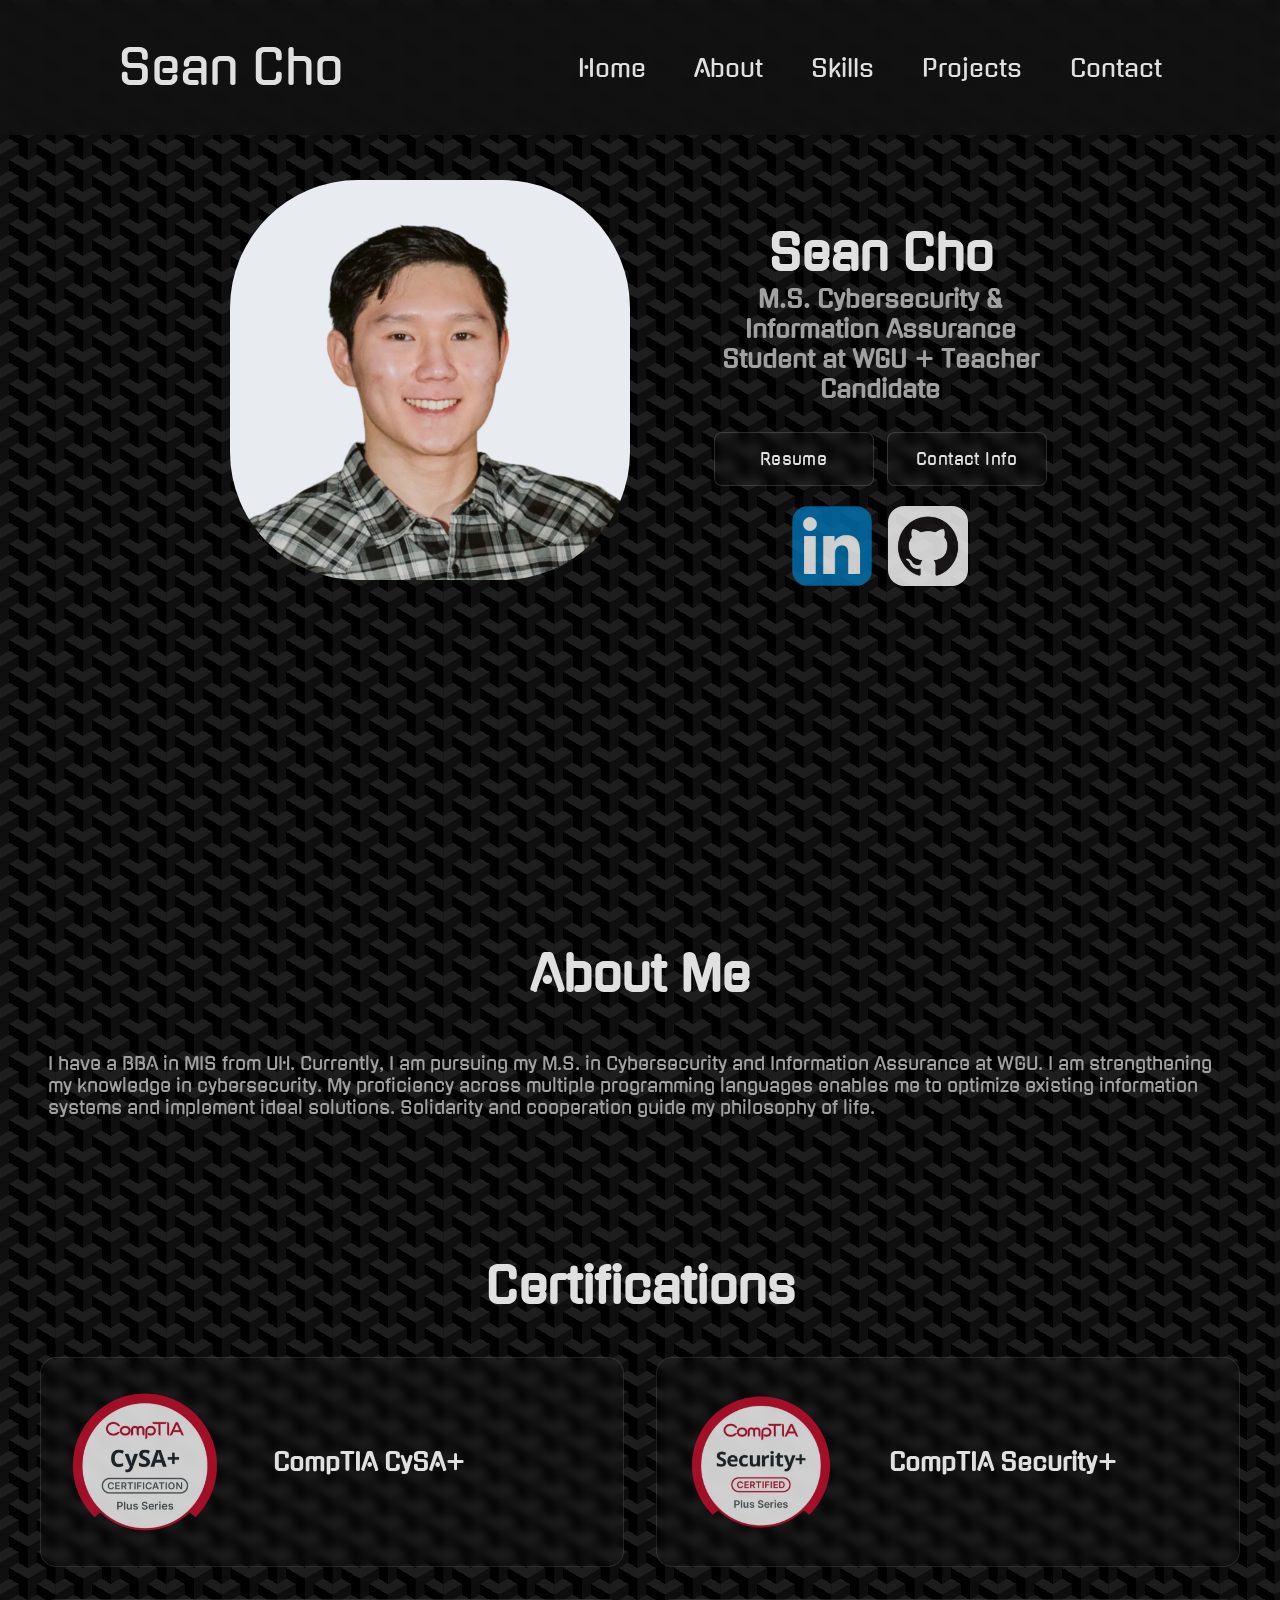
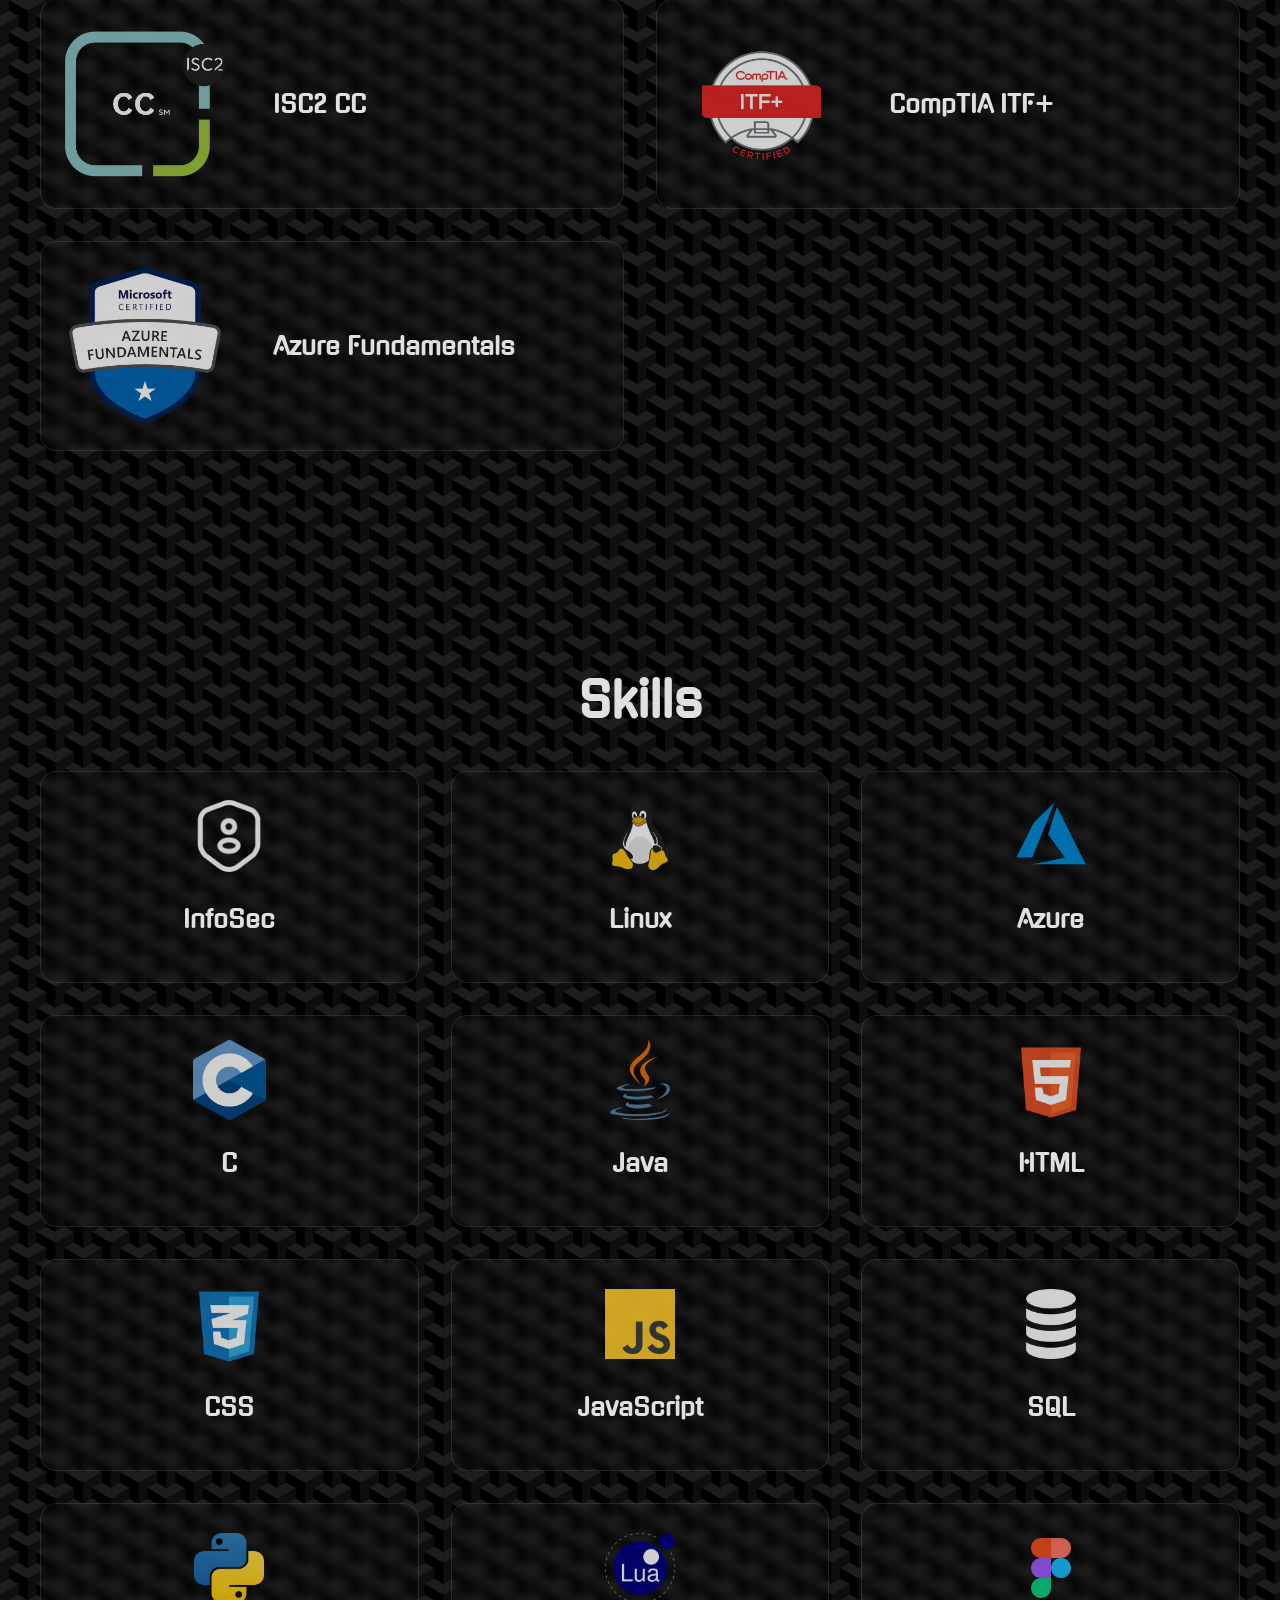
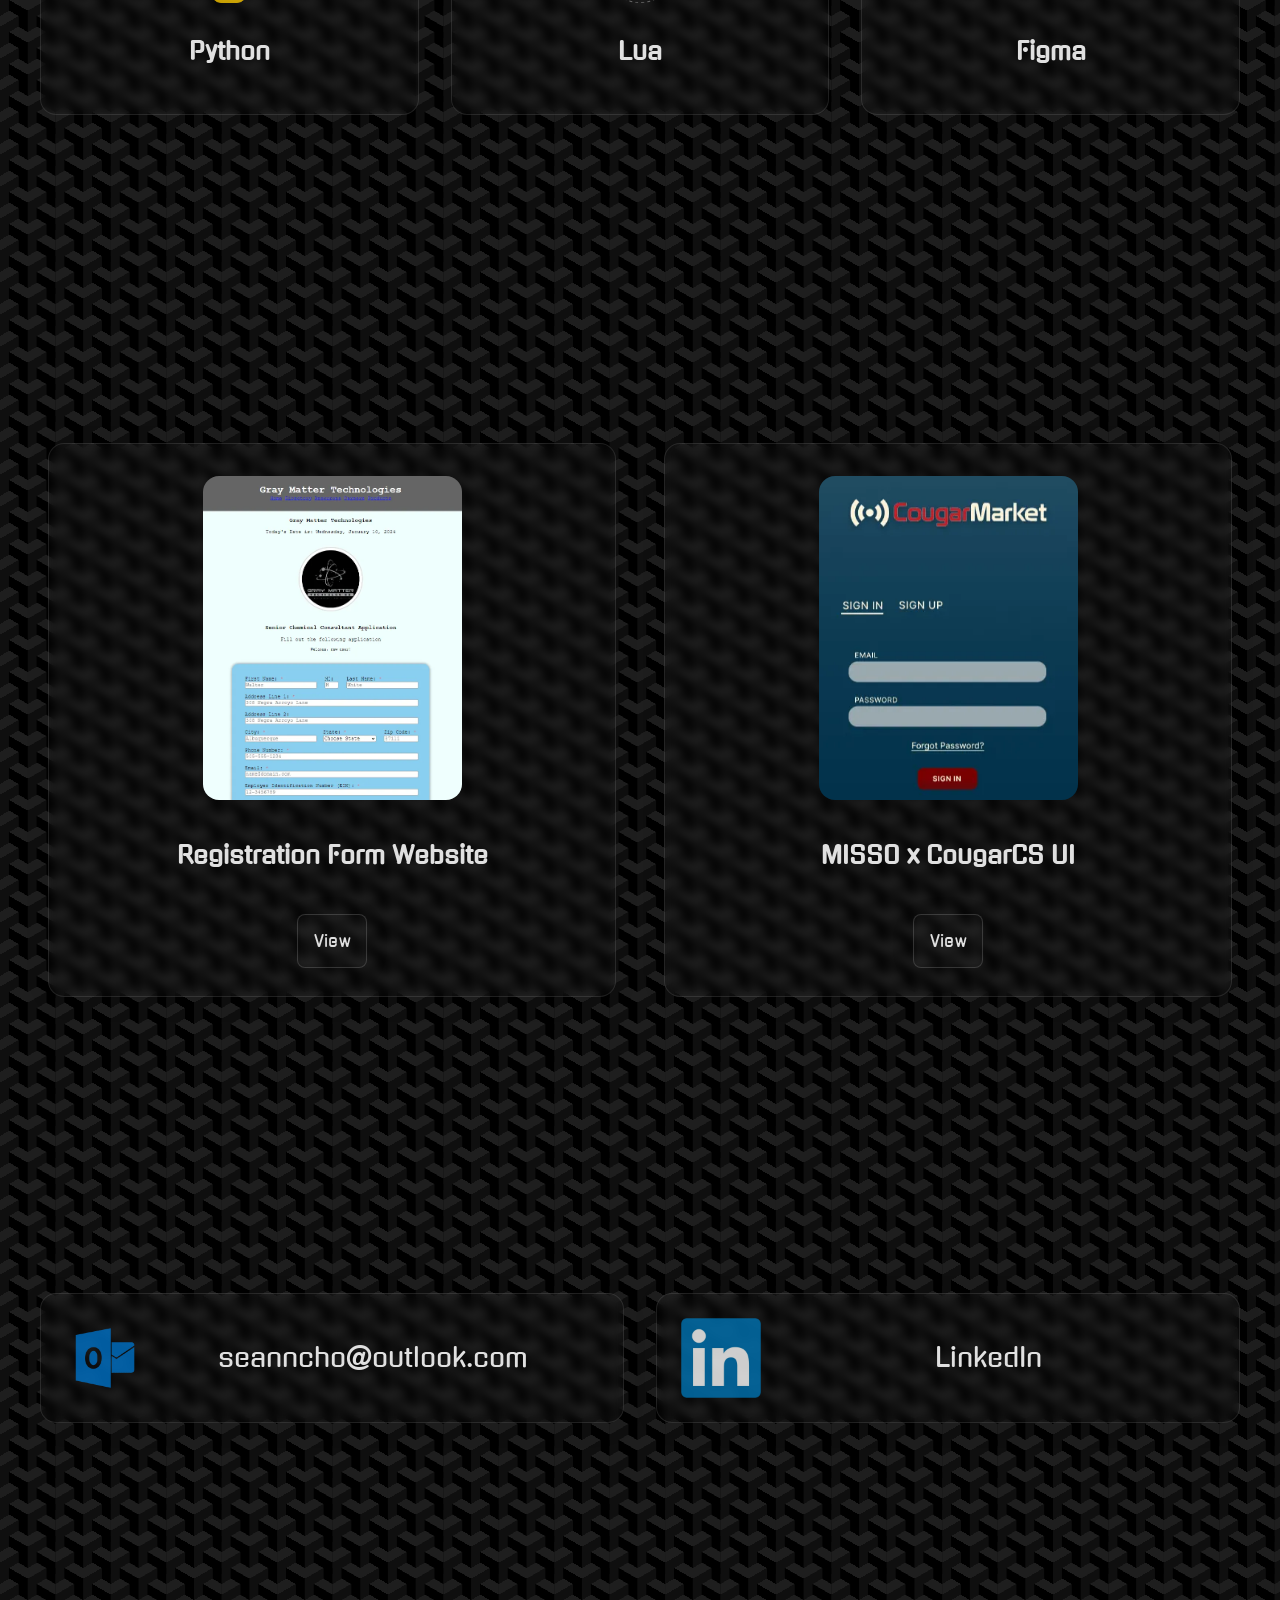
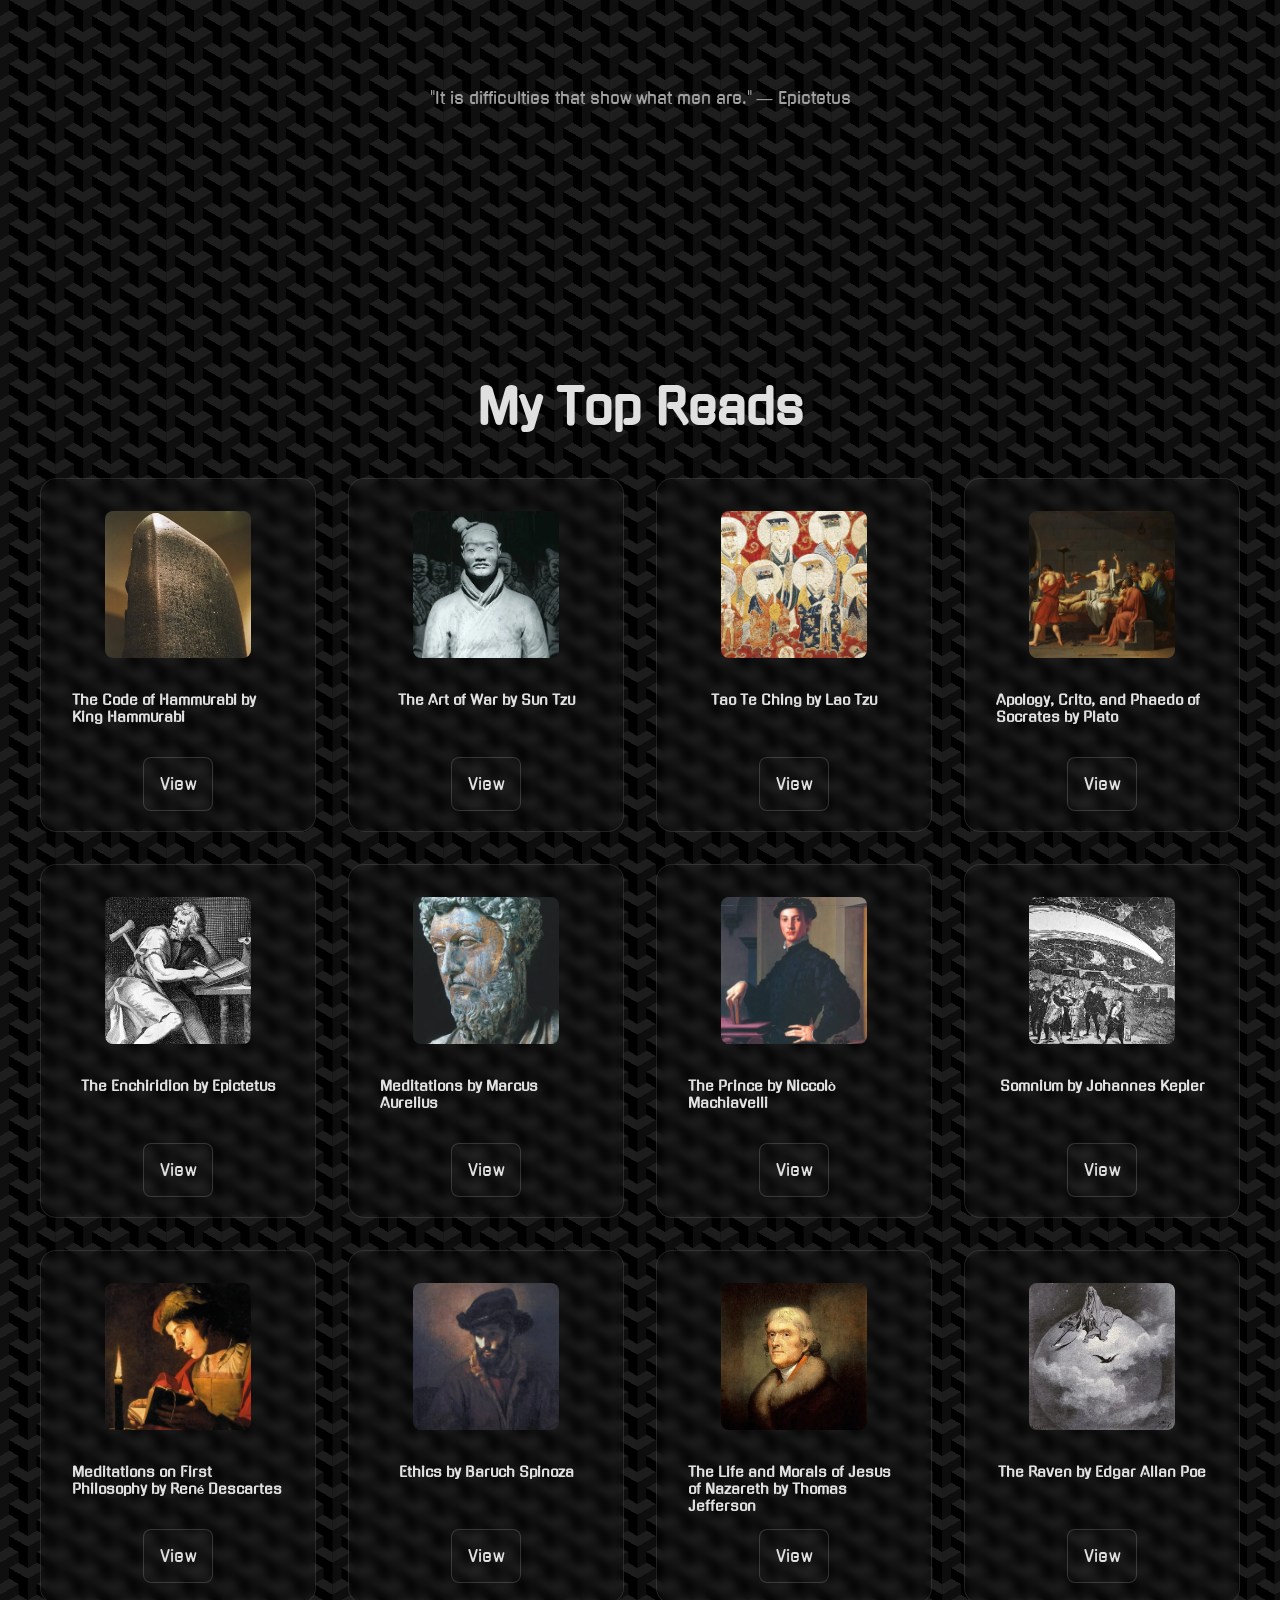
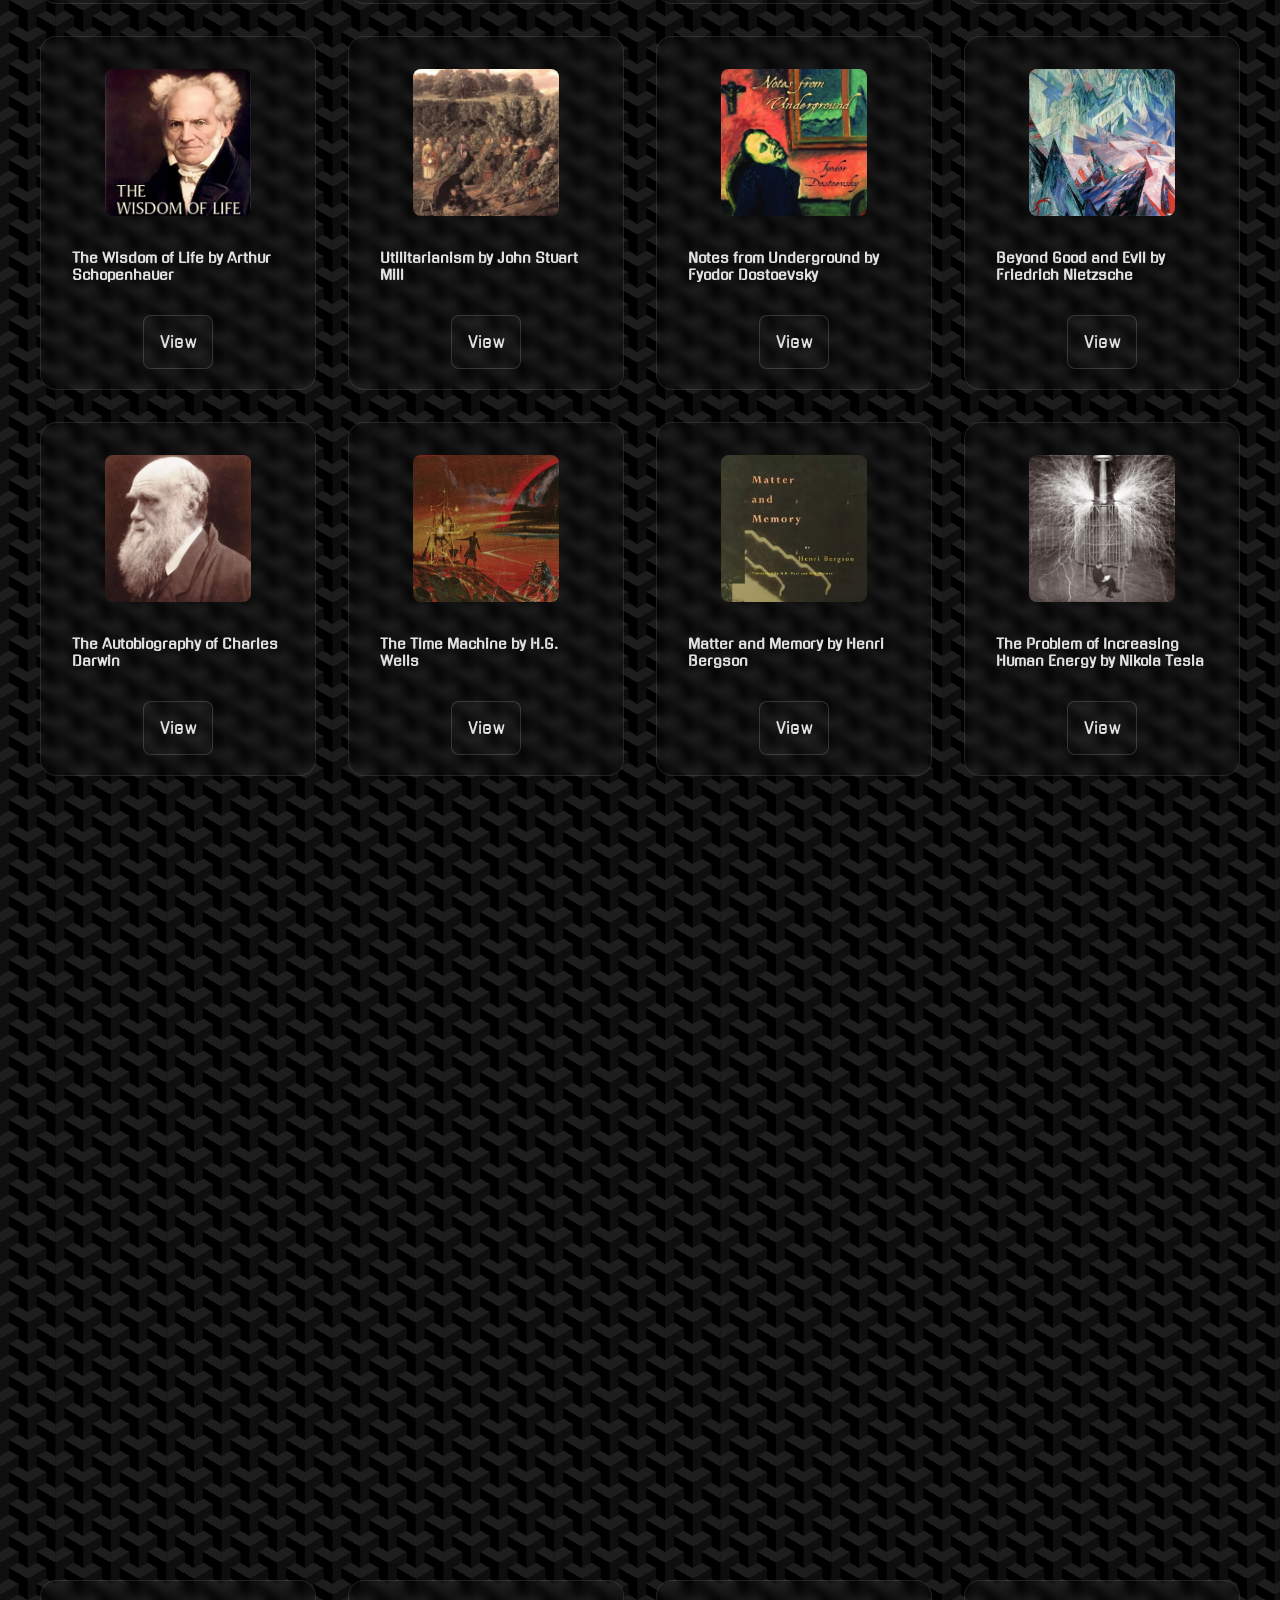
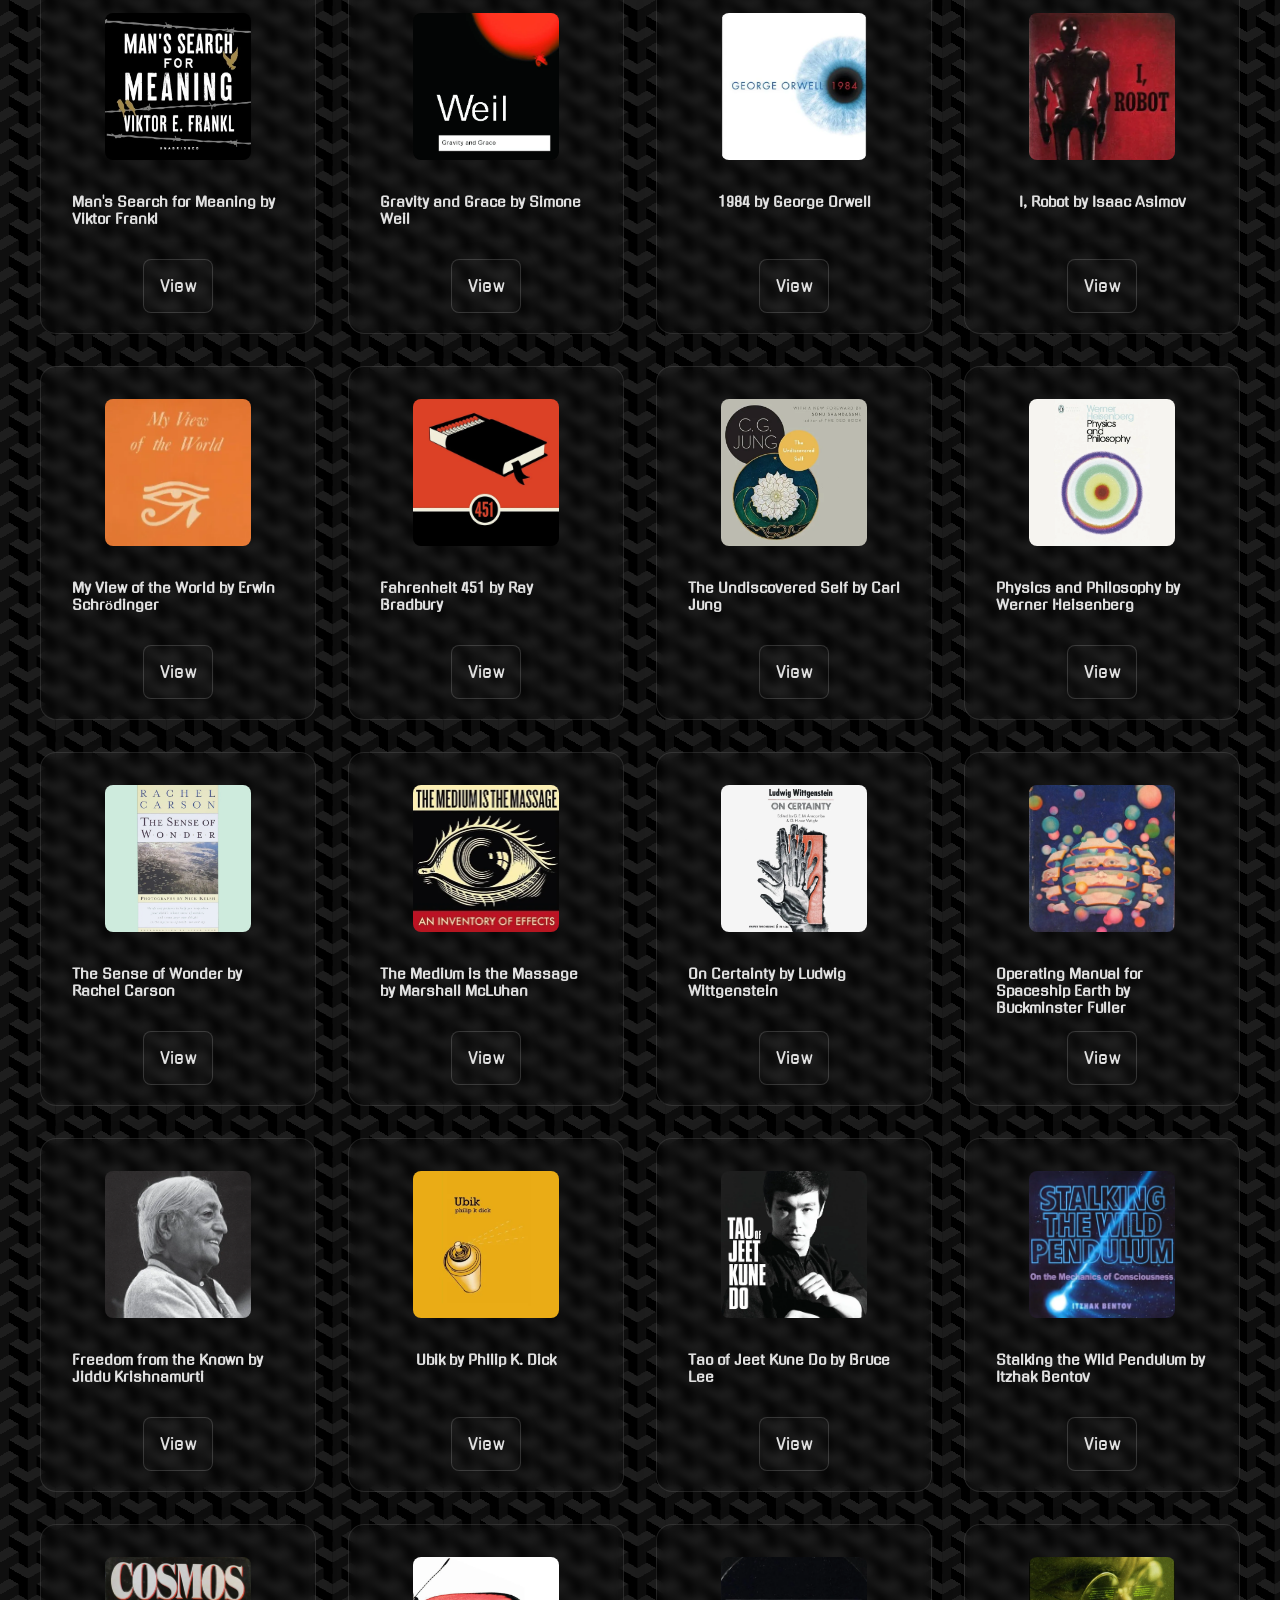
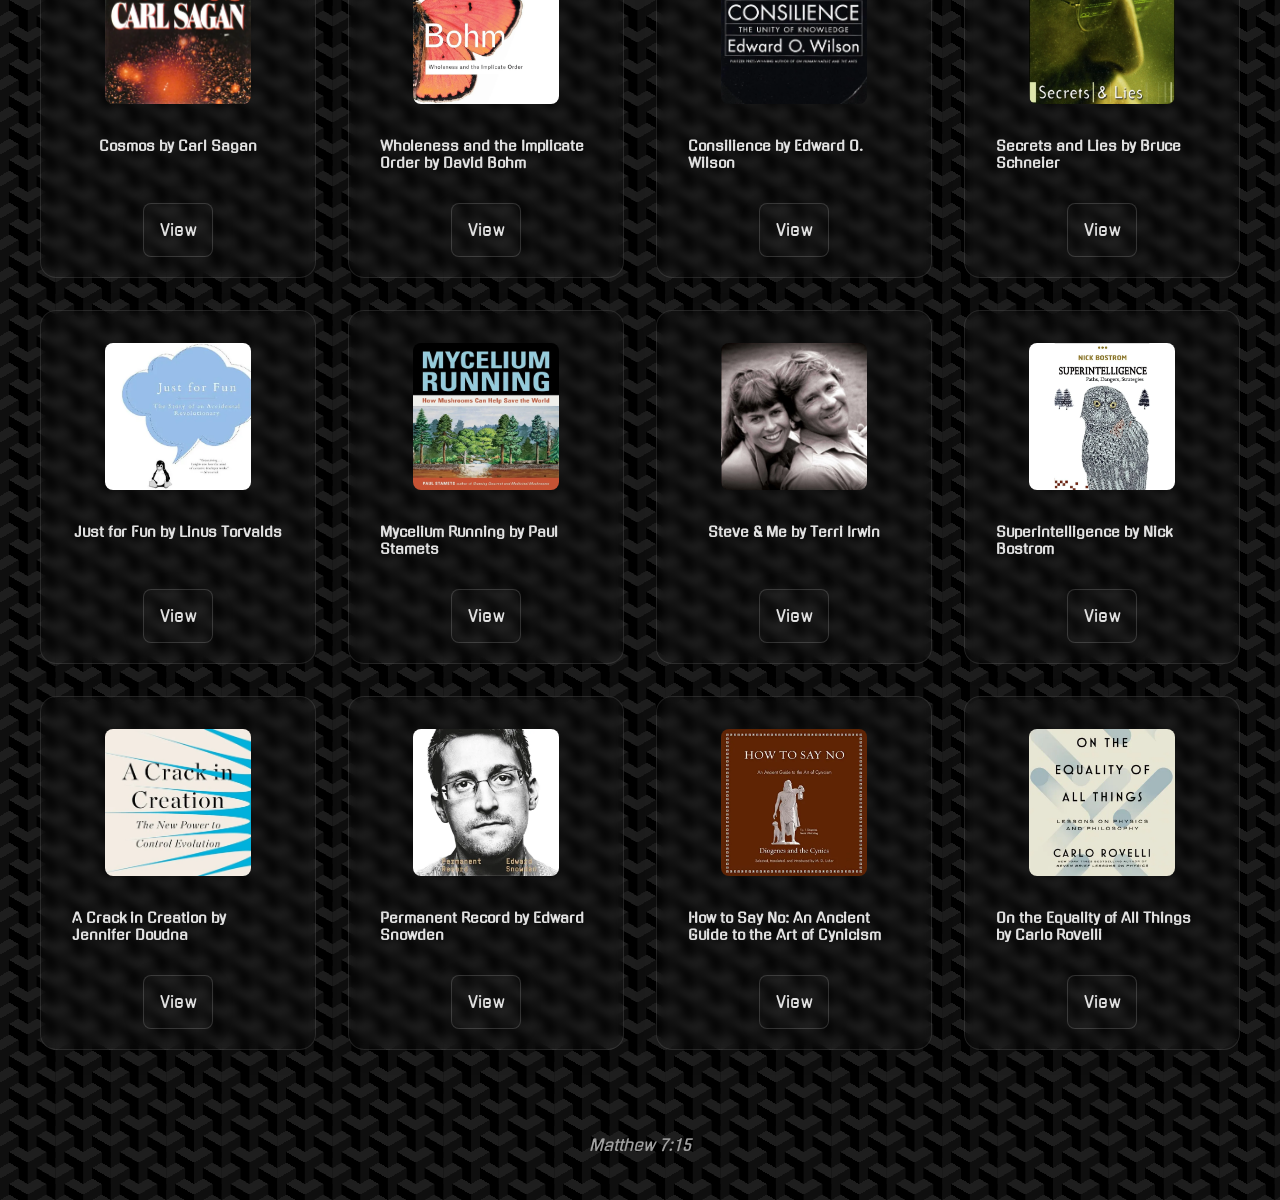
==== commit bd46e892: "Update index.html" ====
--- a/index.html
+++ b/index.html
@@ -50,7 +50,7 @@
     <section id="profile">
       <div class="section-pic-container">
         <img src="./assets/profile-pic.webp" alt="Sean Cho profile picture" class="profile-pic" 
-        onclick="location.href='https://www.youtube.com/watch?v=BTWYRRRiIXw'" />
+        onclick="location.href='https://www.youtube.com/watch?v=AZmwEYYTEYk'" />
       </div>
       <div class="section_text">
         <h1 class="header_title">Sean Cho</h1>
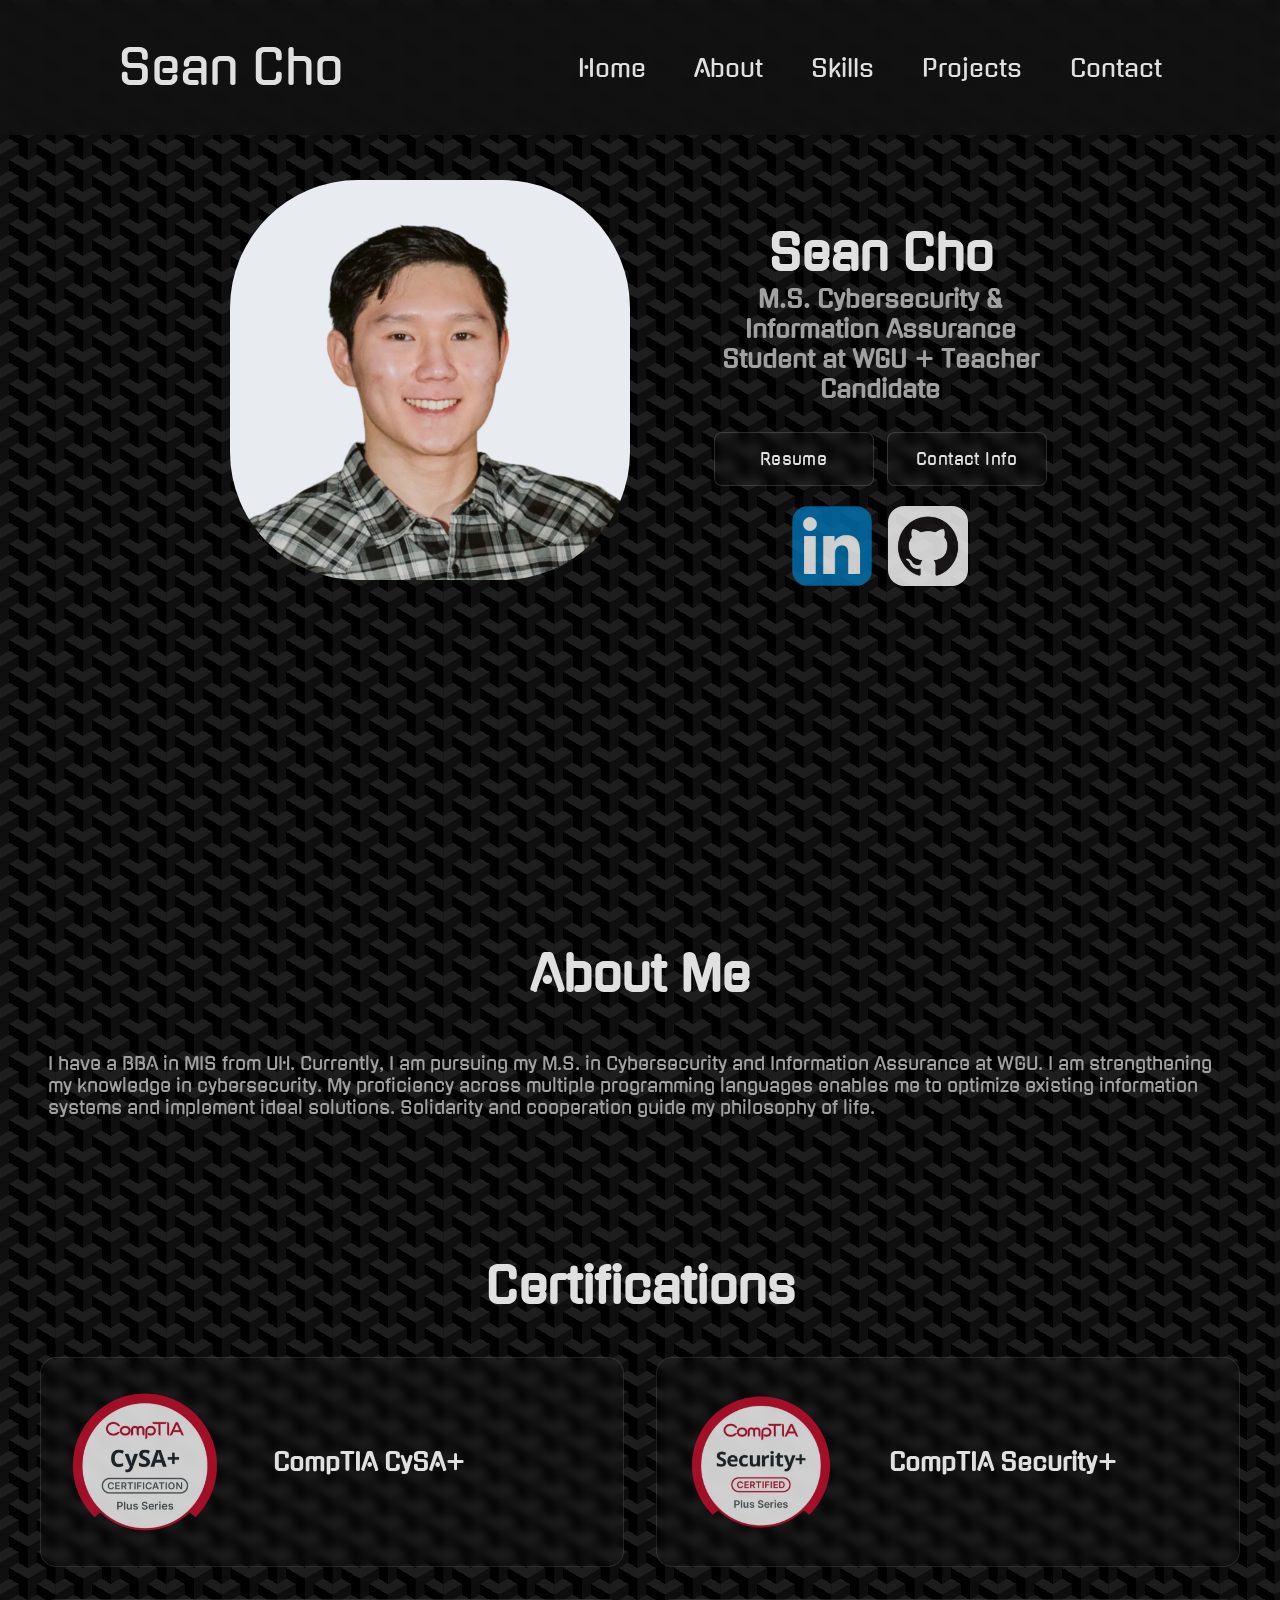
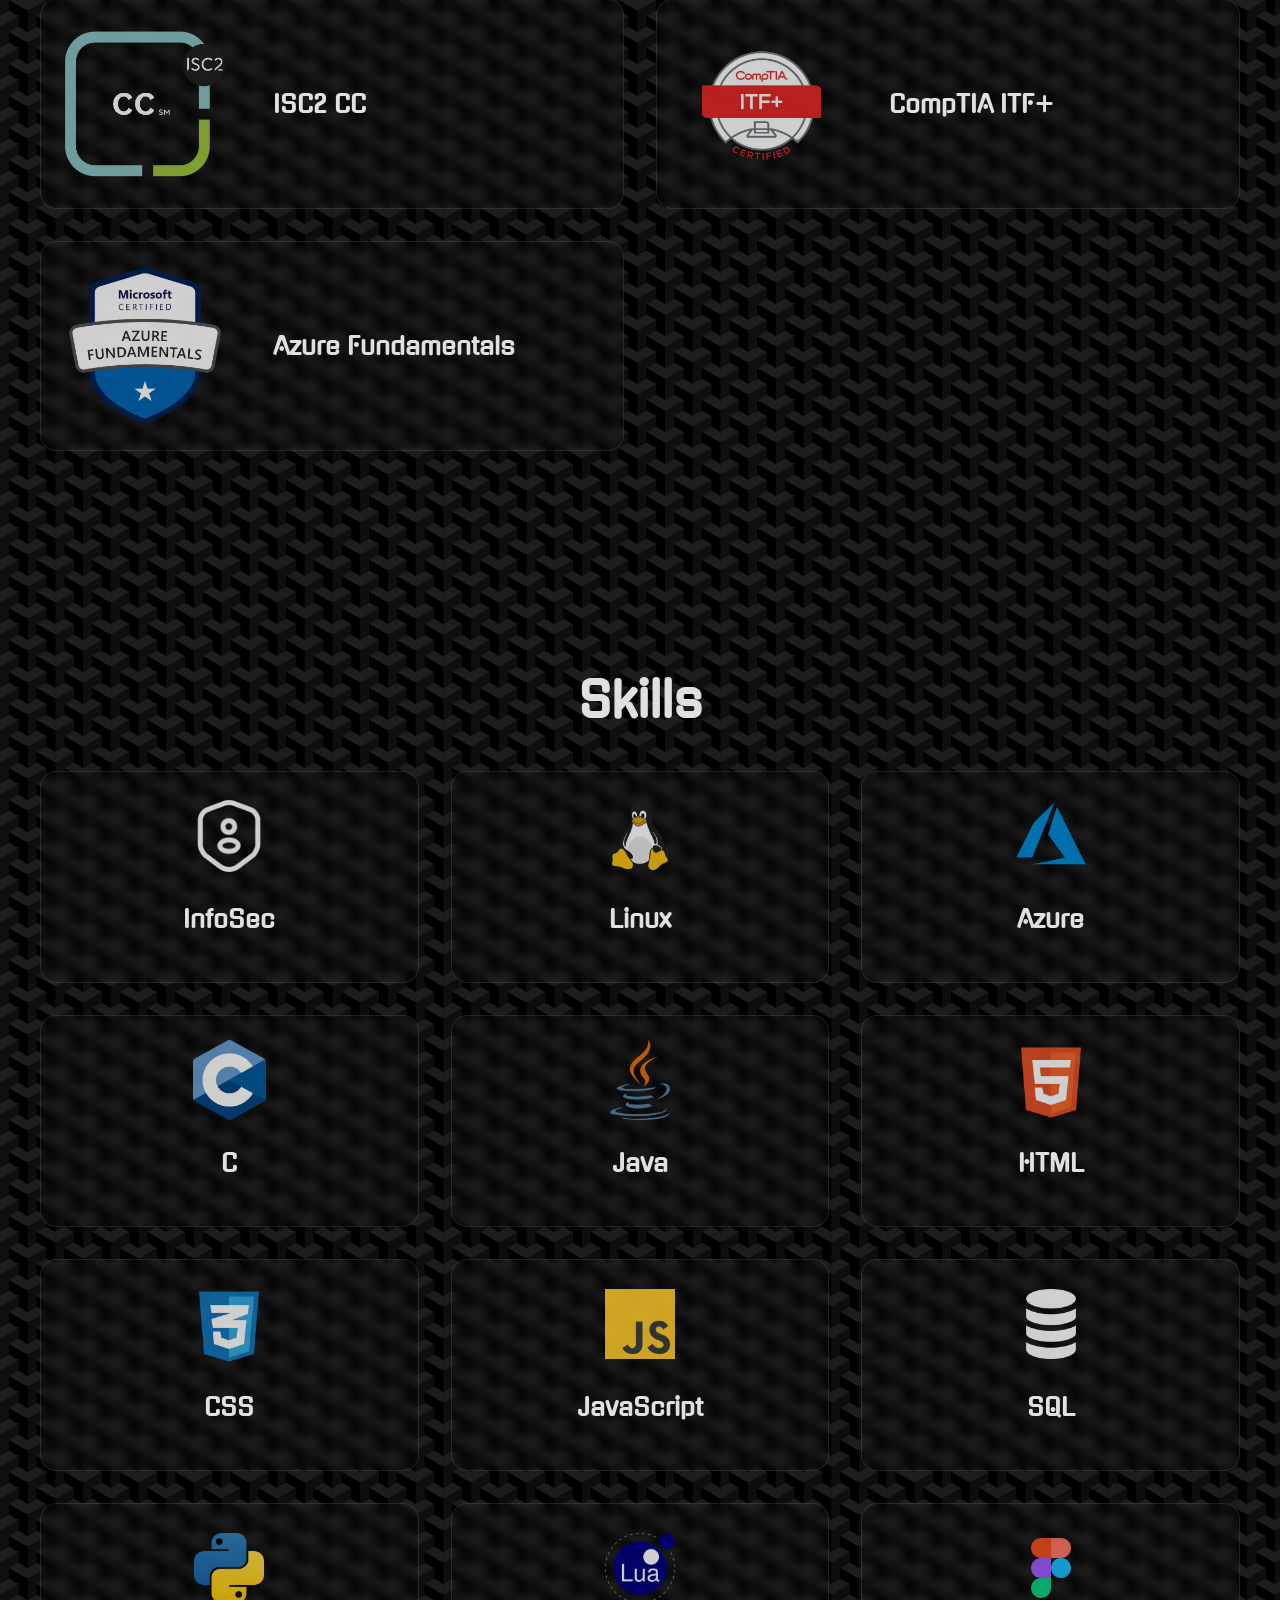
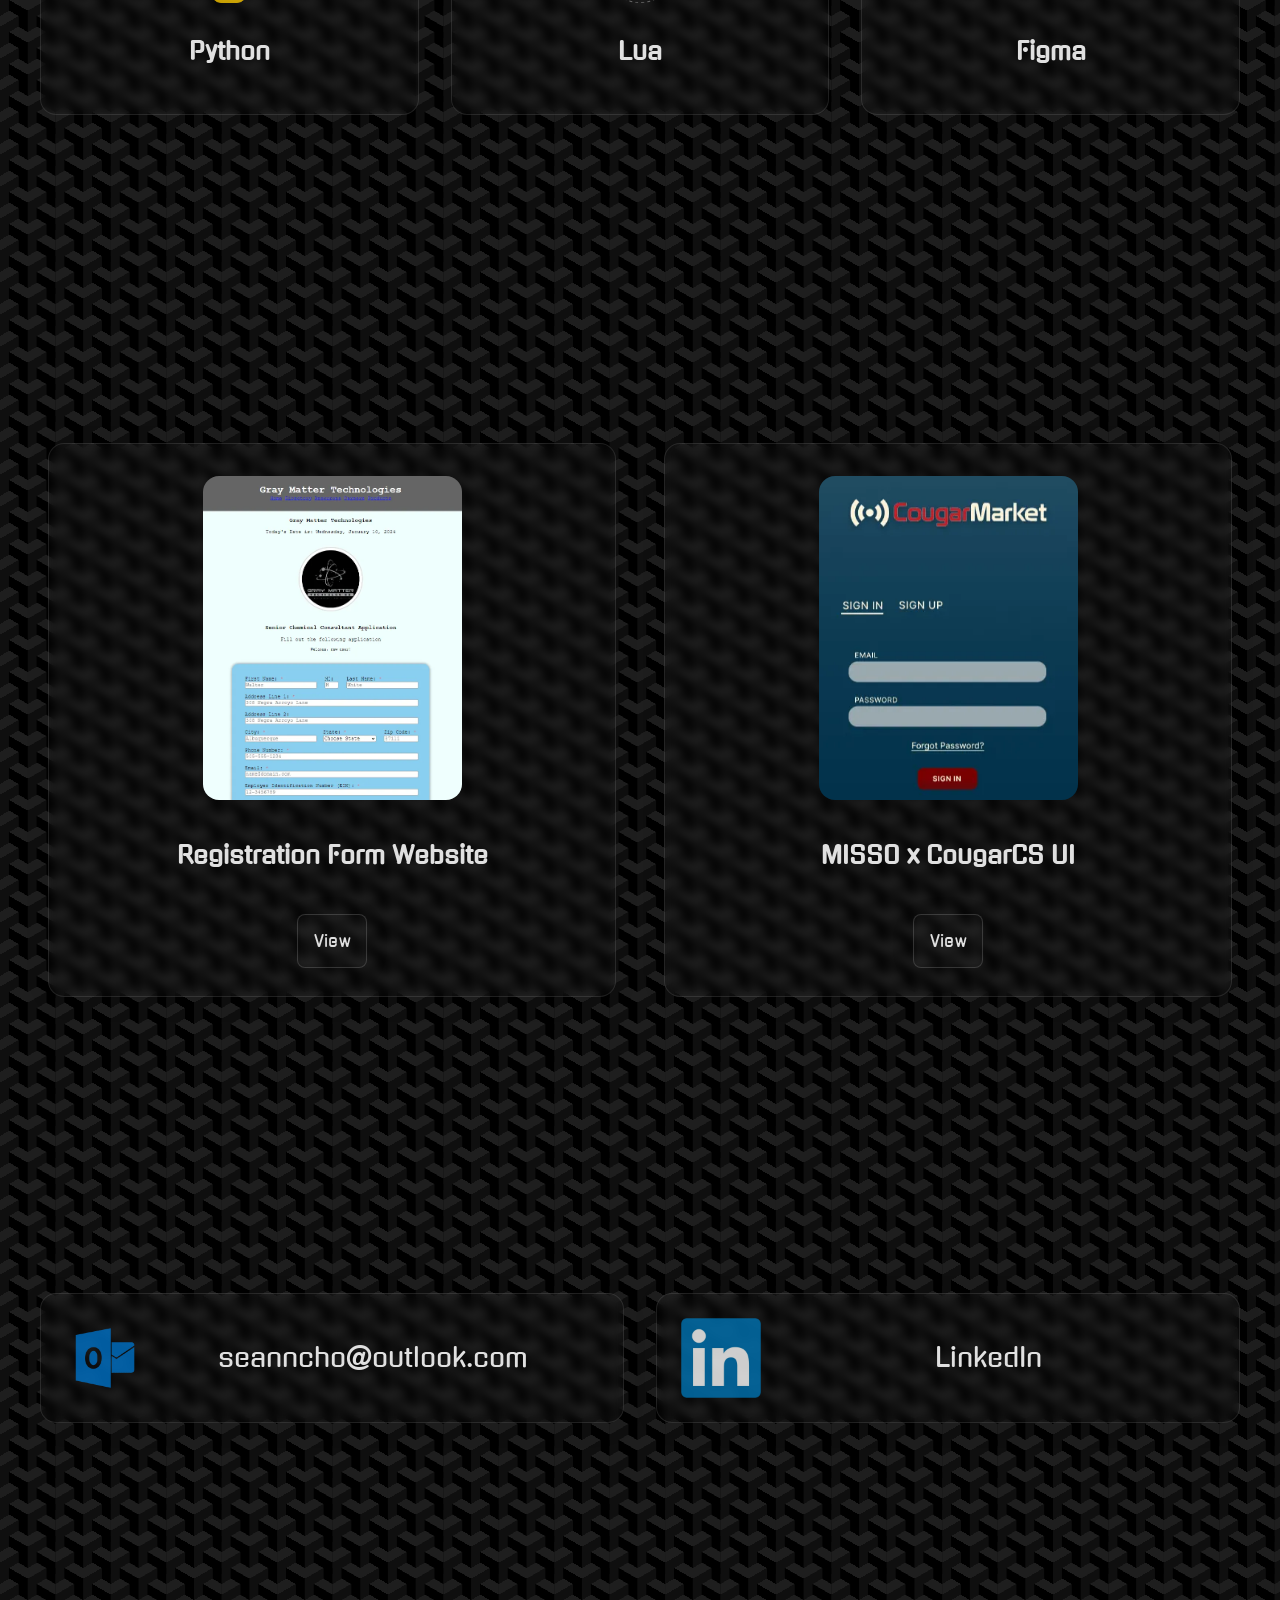
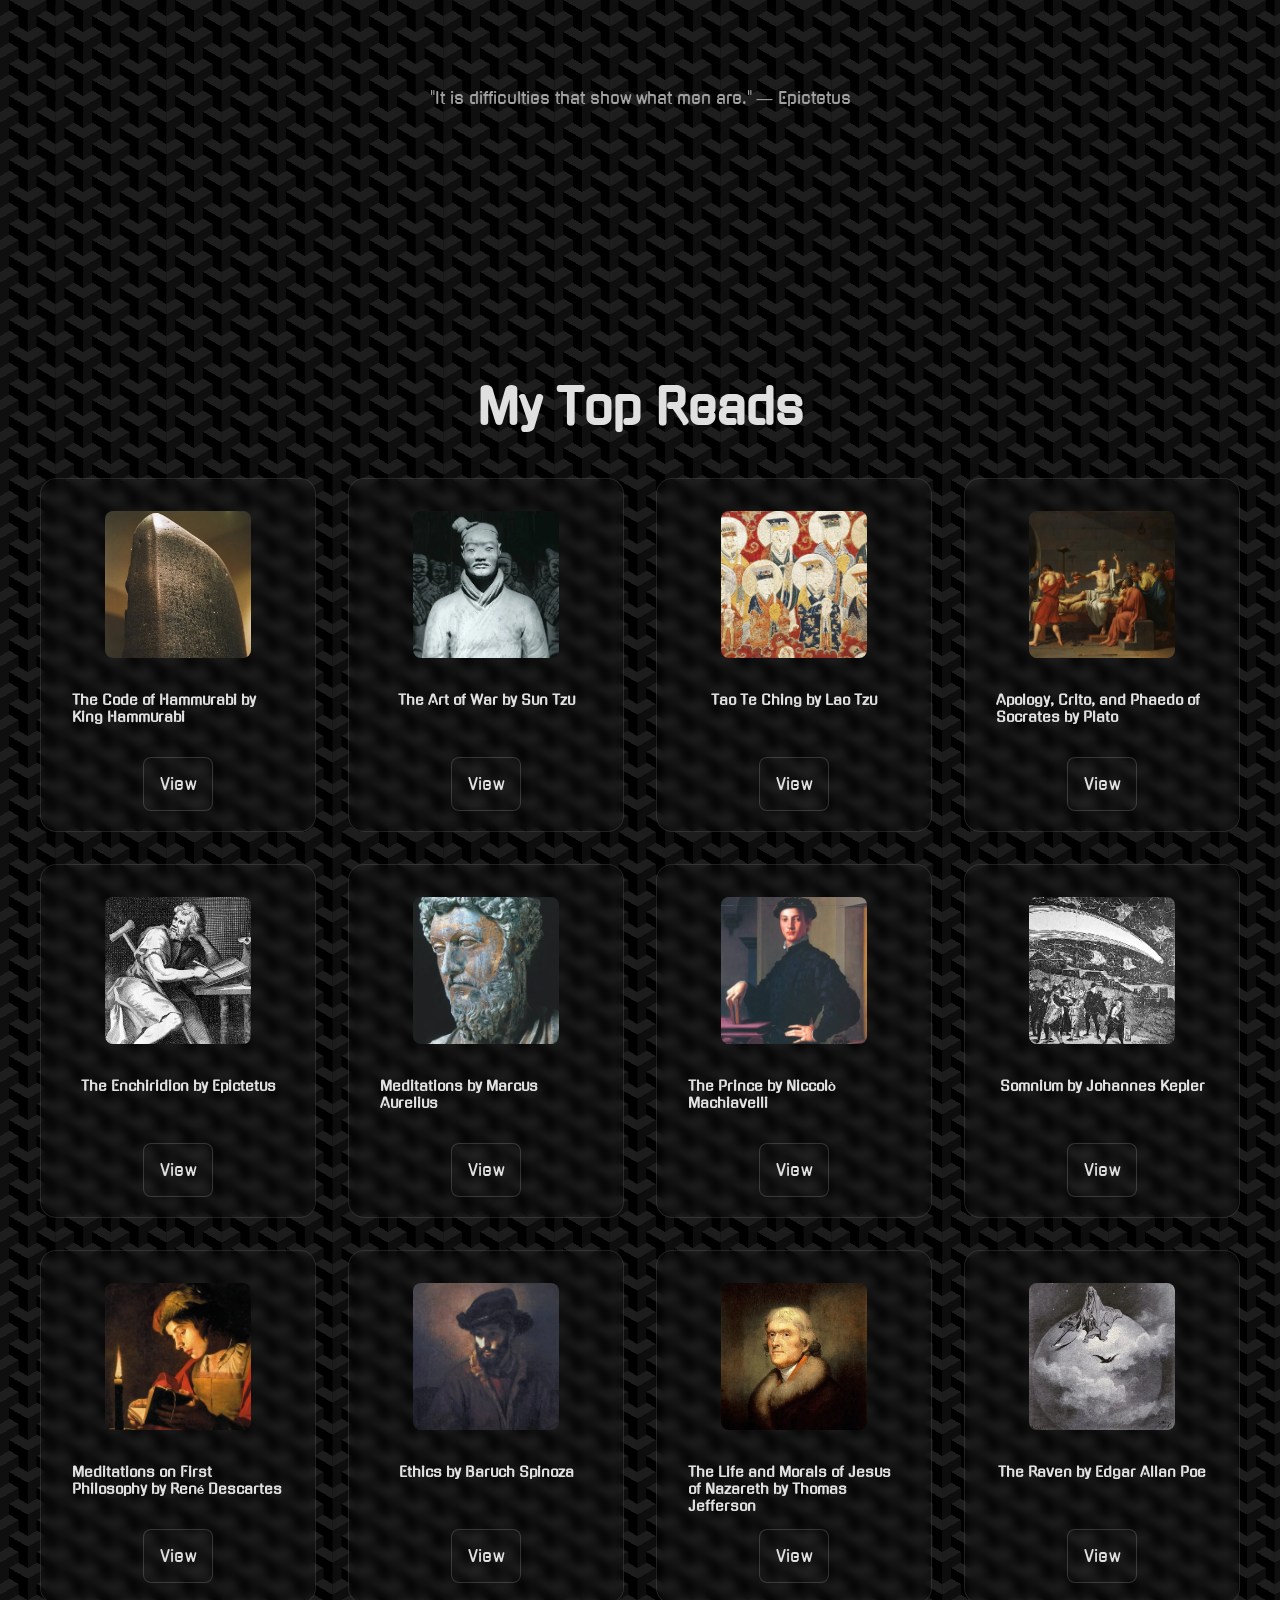
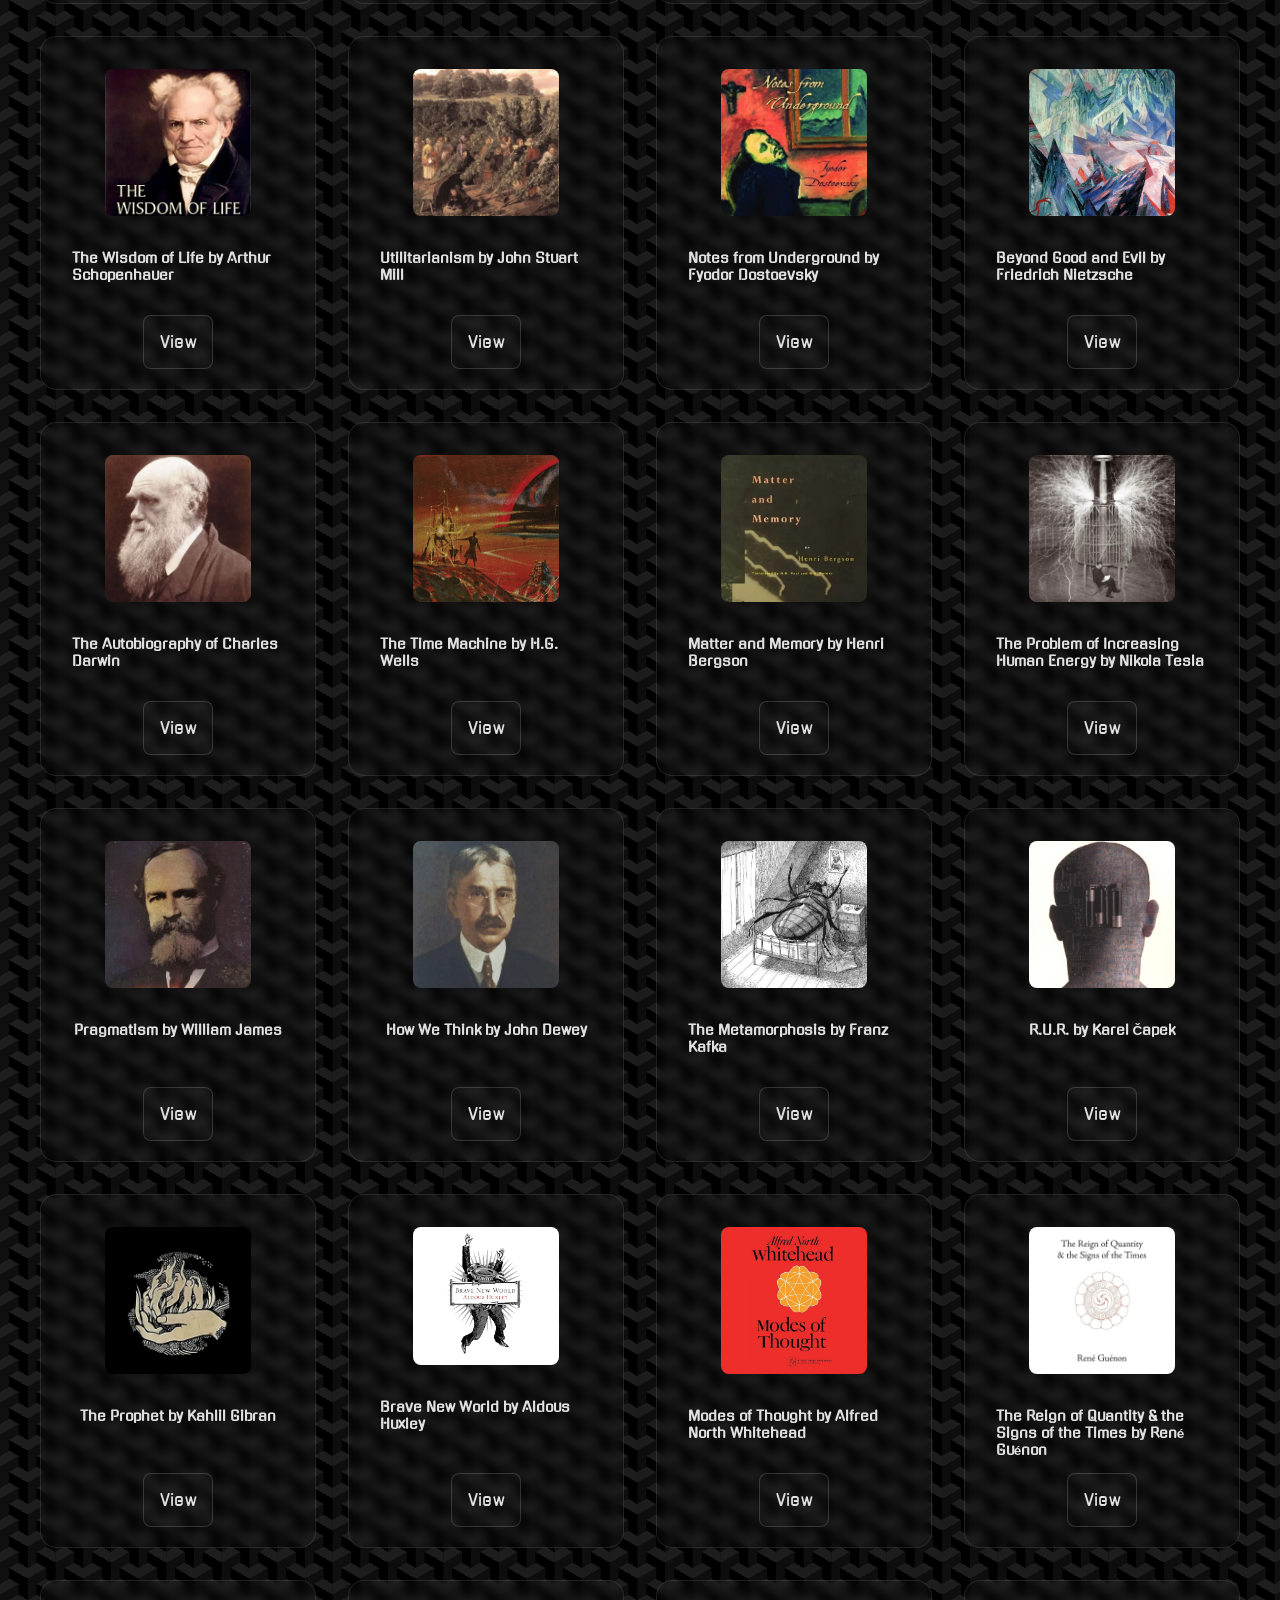
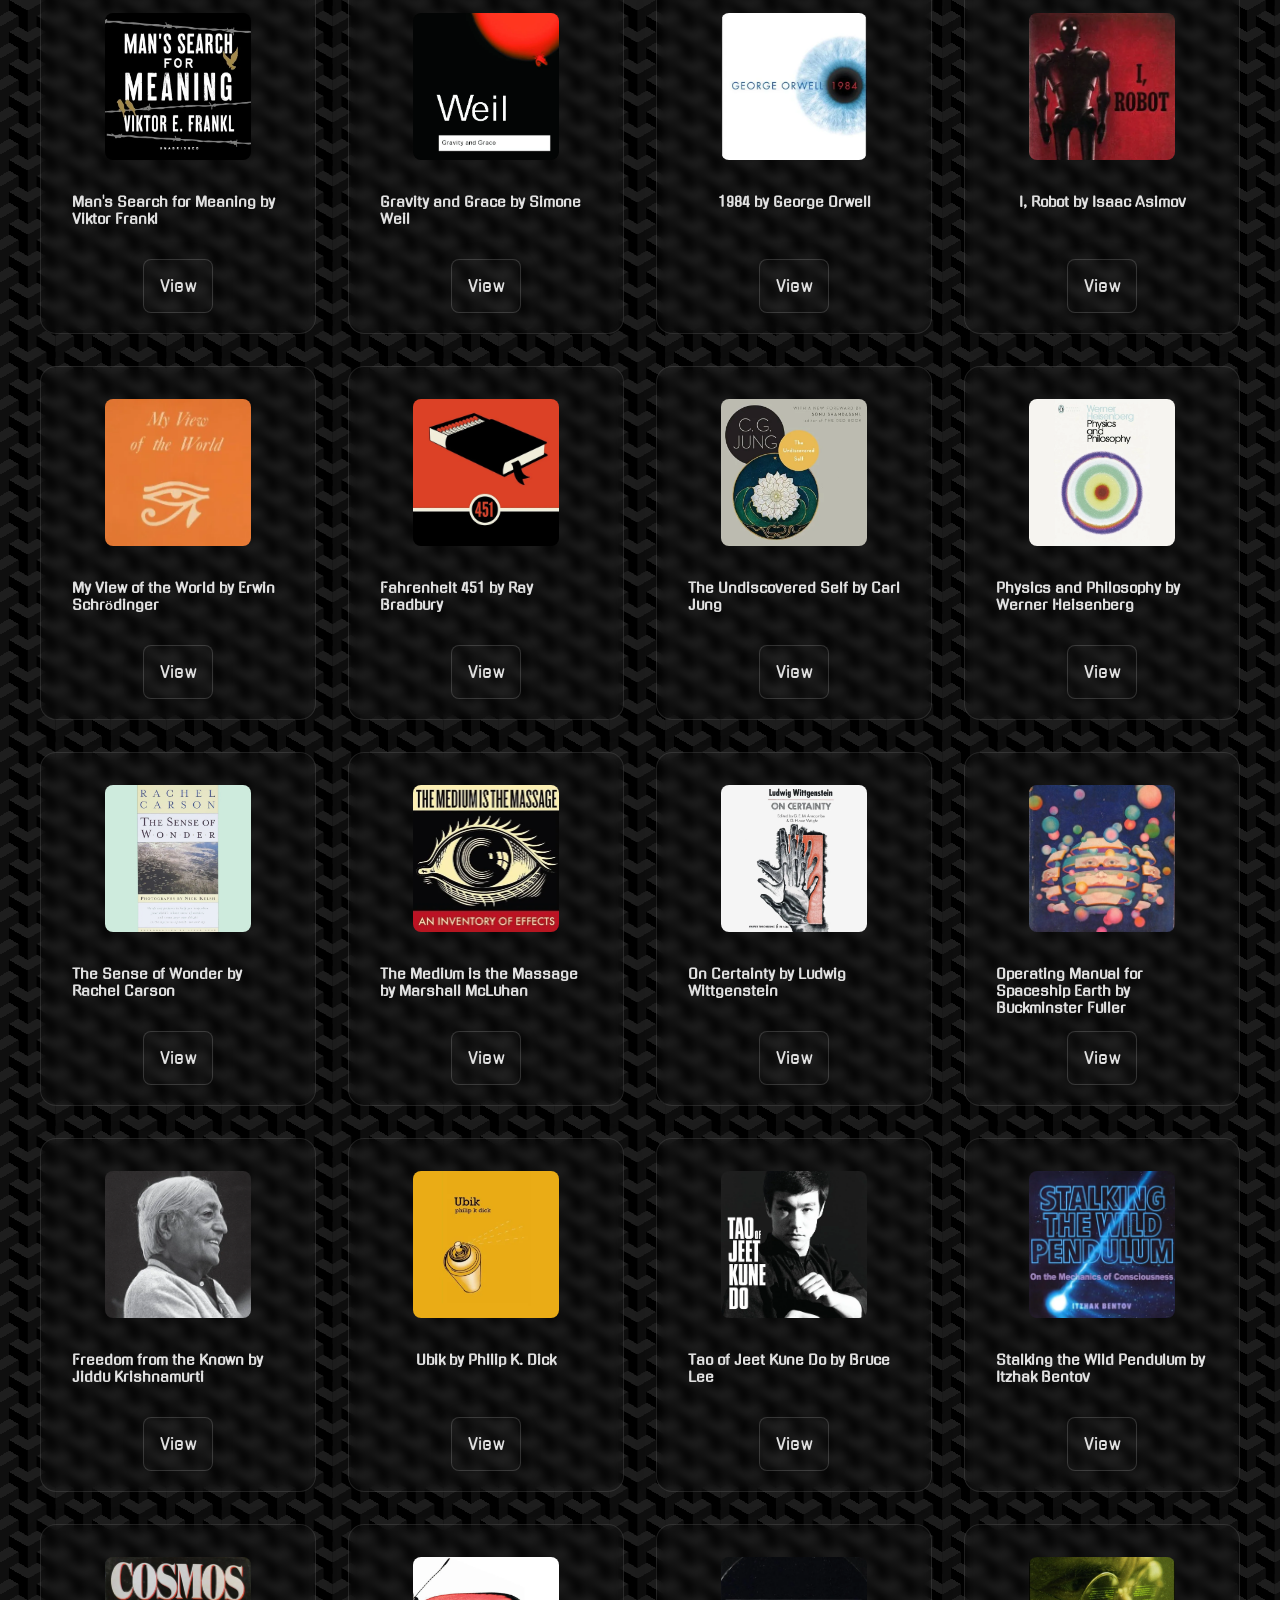
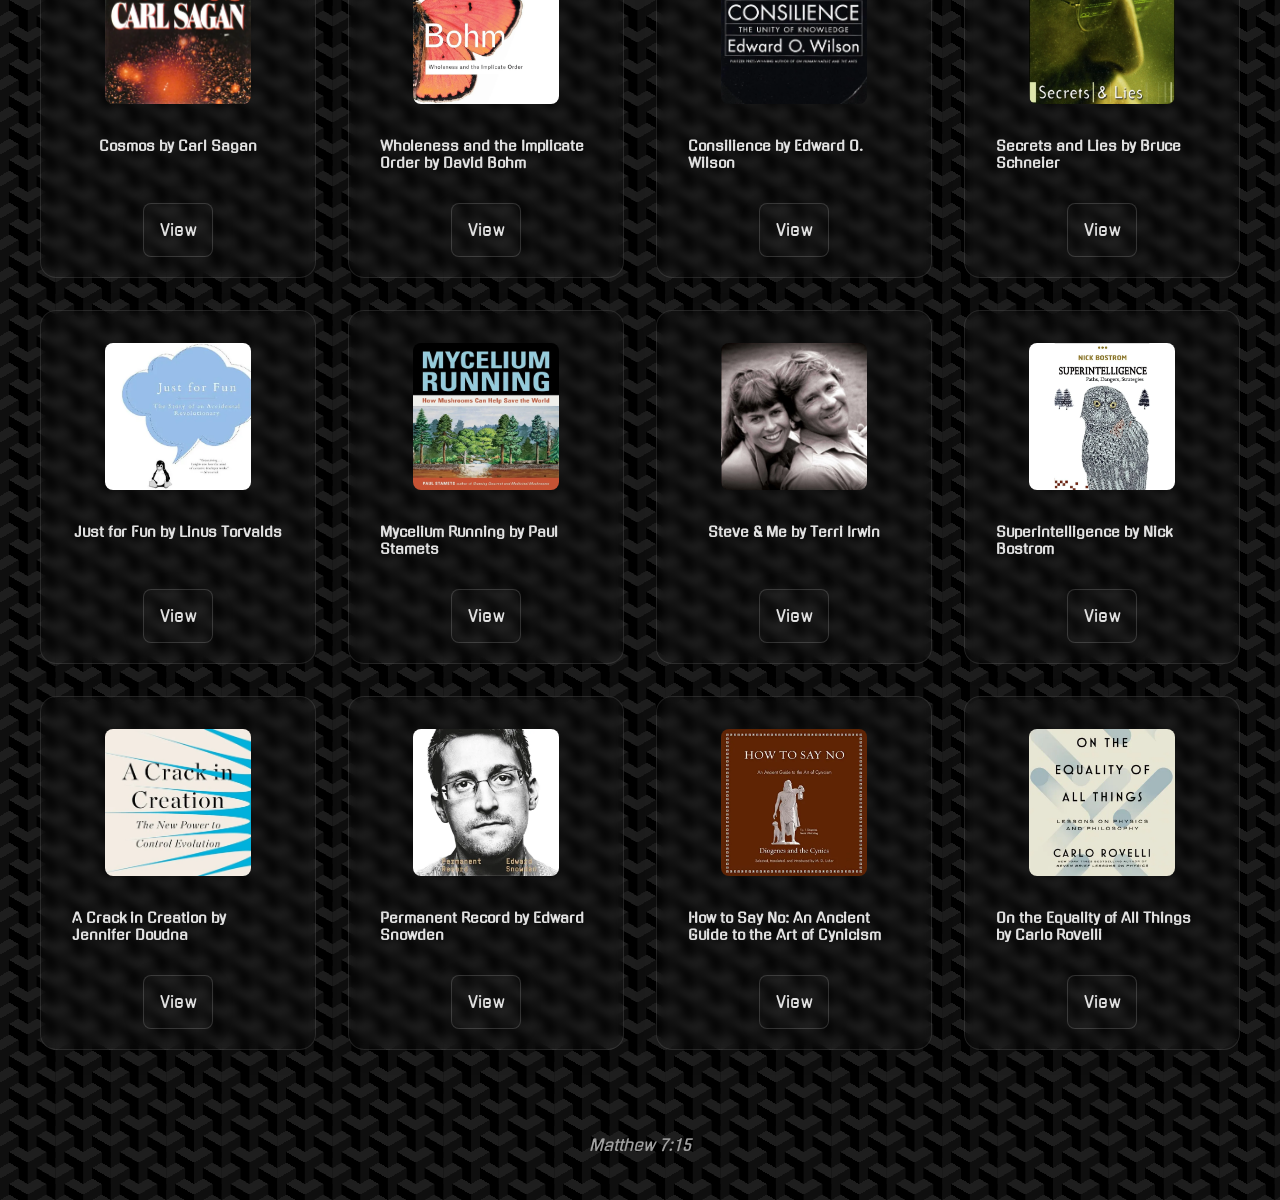
==== commit a3cdb346: "Update index.html" ====
--- a/index.html
+++ b/index.html
@@ -50,7 +50,7 @@
     <section id="profile">
       <div class="section-pic-container">
         <img src="./assets/profile-pic.webp" alt="Sean Cho profile picture" class="profile-pic" 
-        onclick="location.href='https://www.youtube.com/watch?v=AZmwEYYTEYk'" />
+        onclick="location.href='https://www.youtube.com/watch?v=BTWYRRRiIXw'" />
       </div>
       <div class="section_text">
         <h1 class="header_title">Sean Cho</h1>
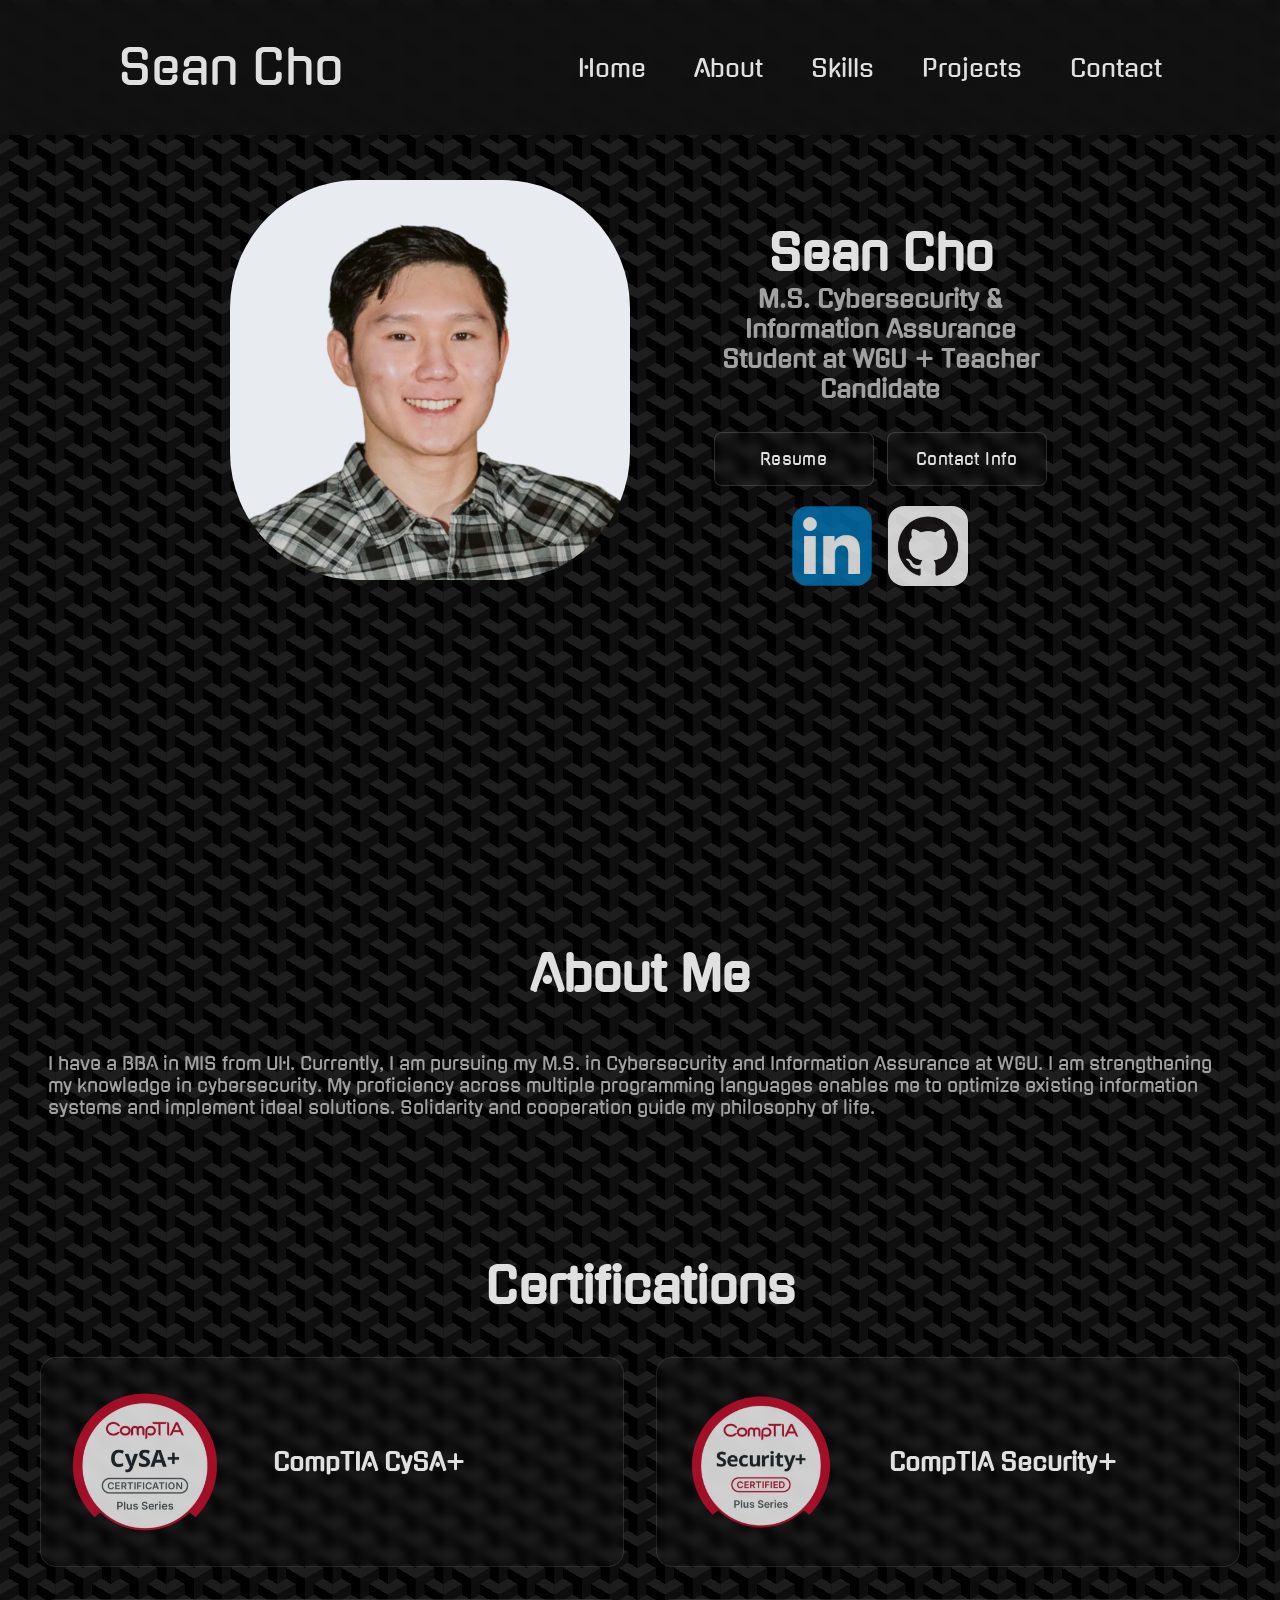
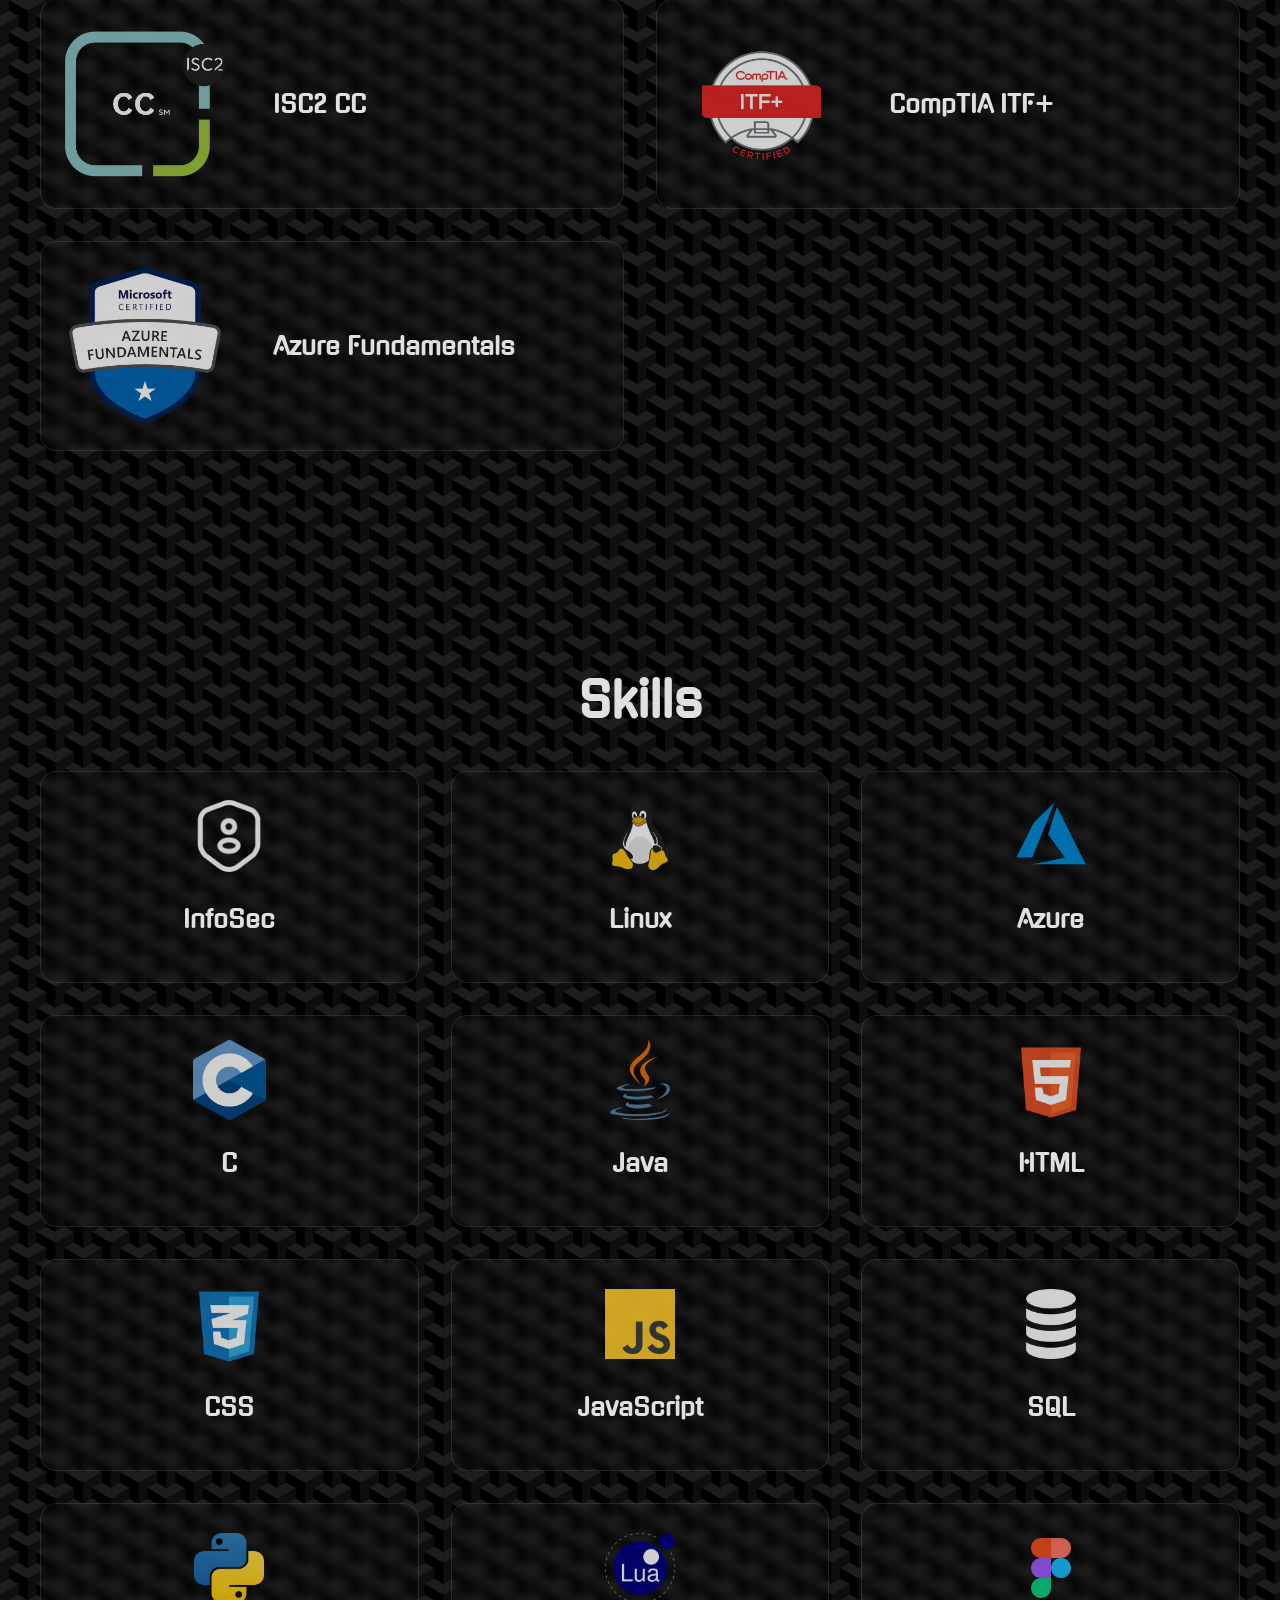
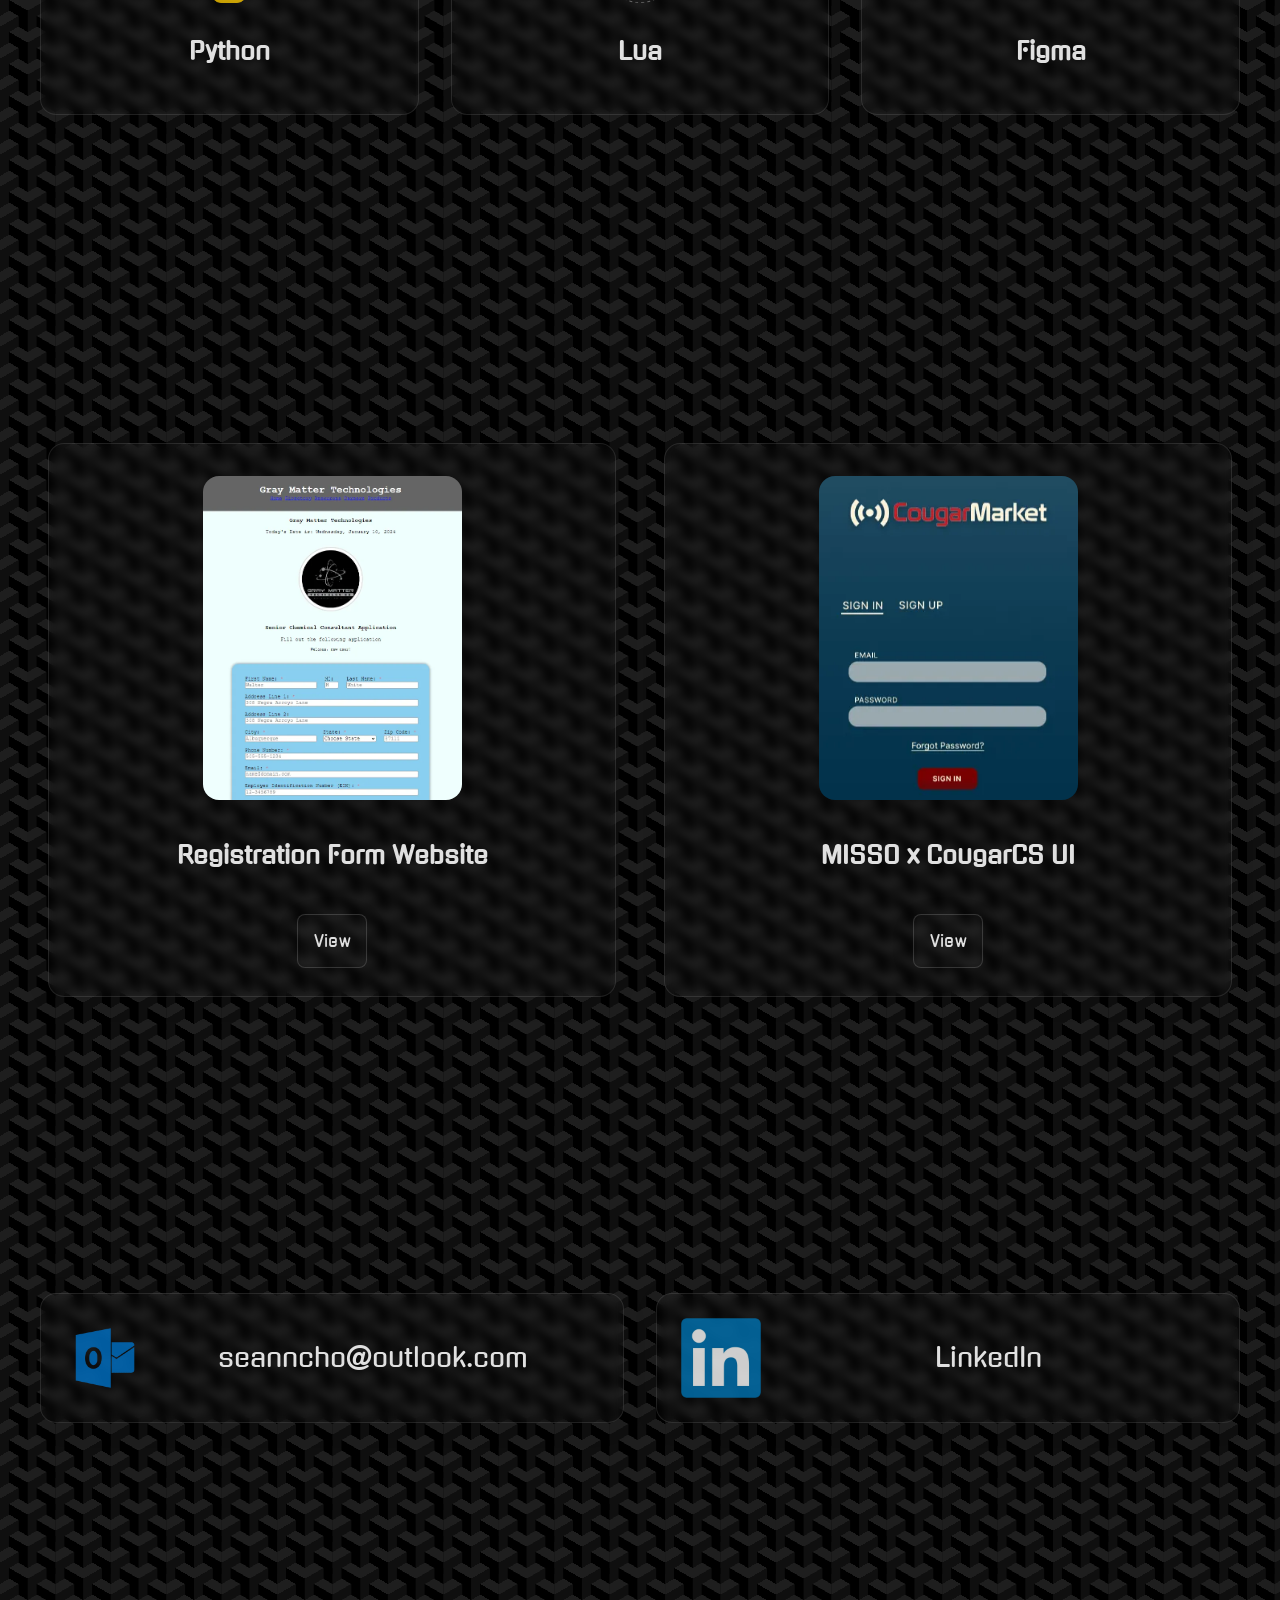
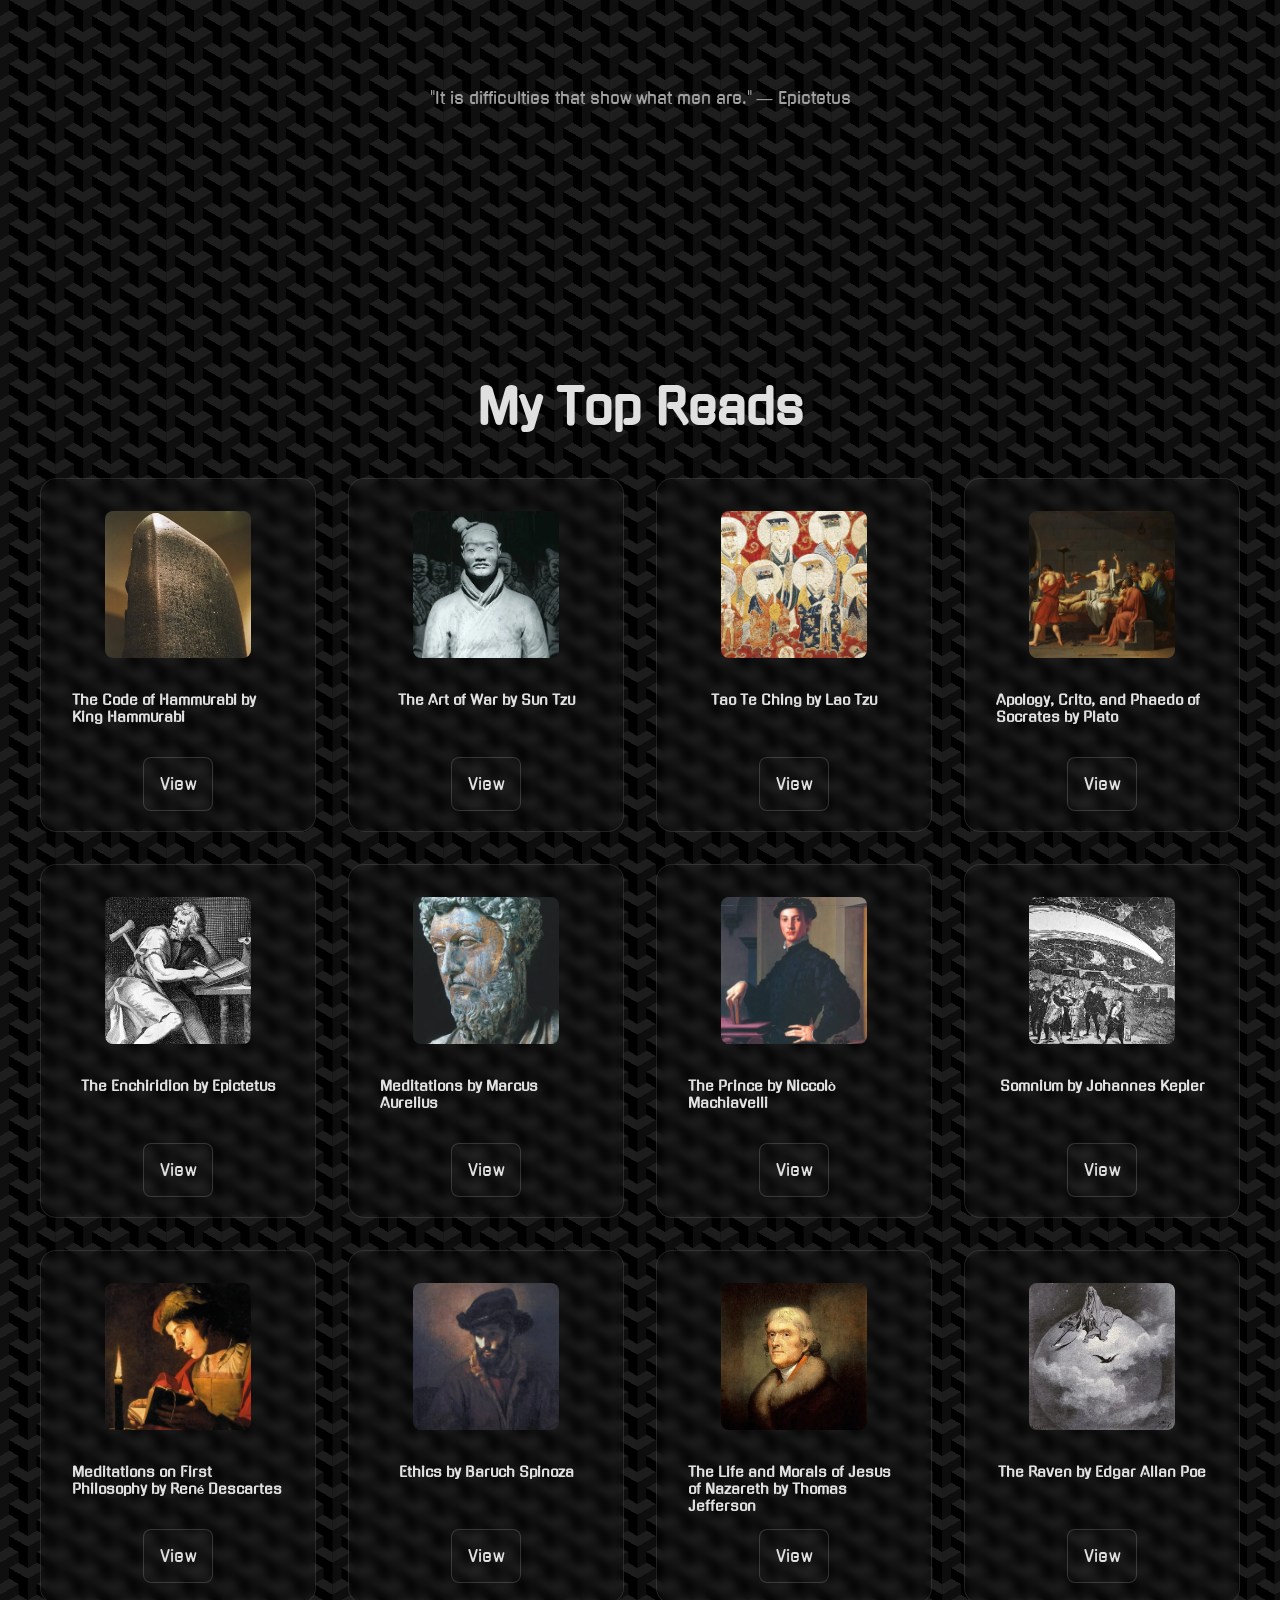
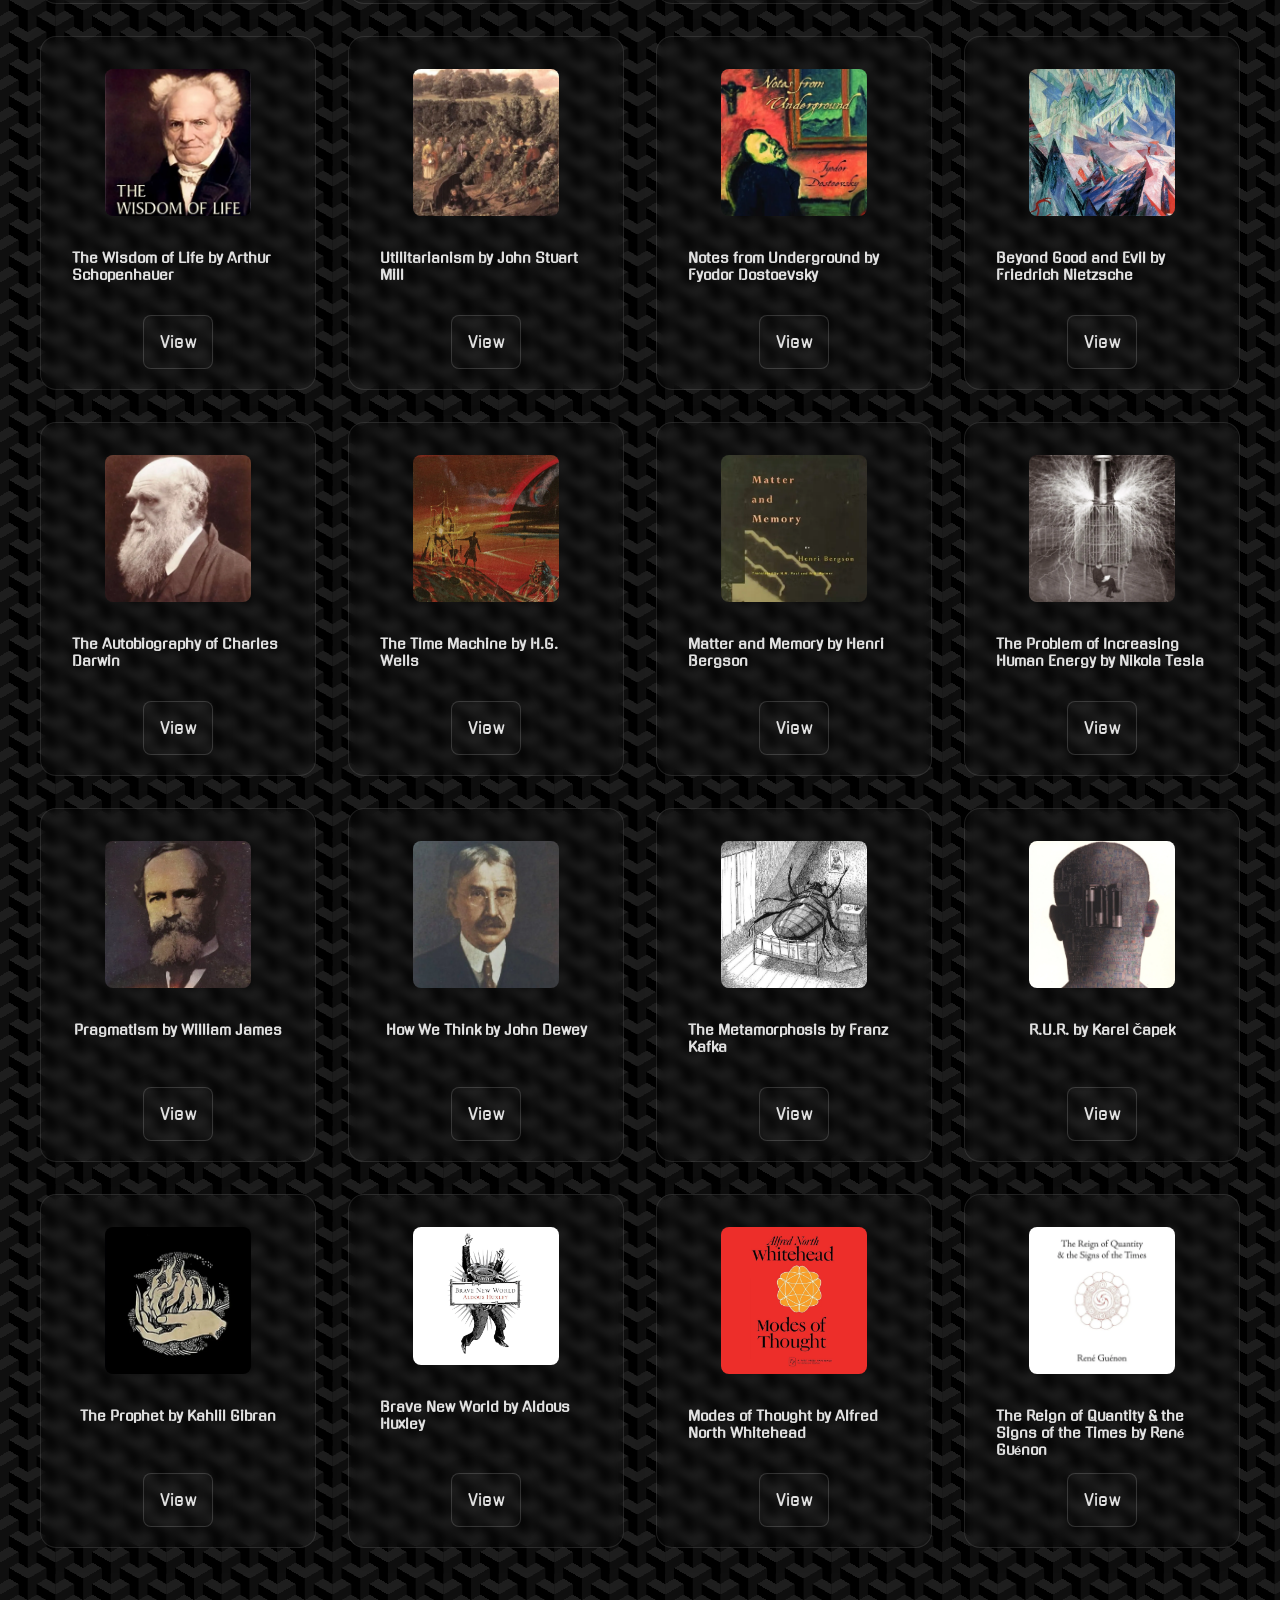
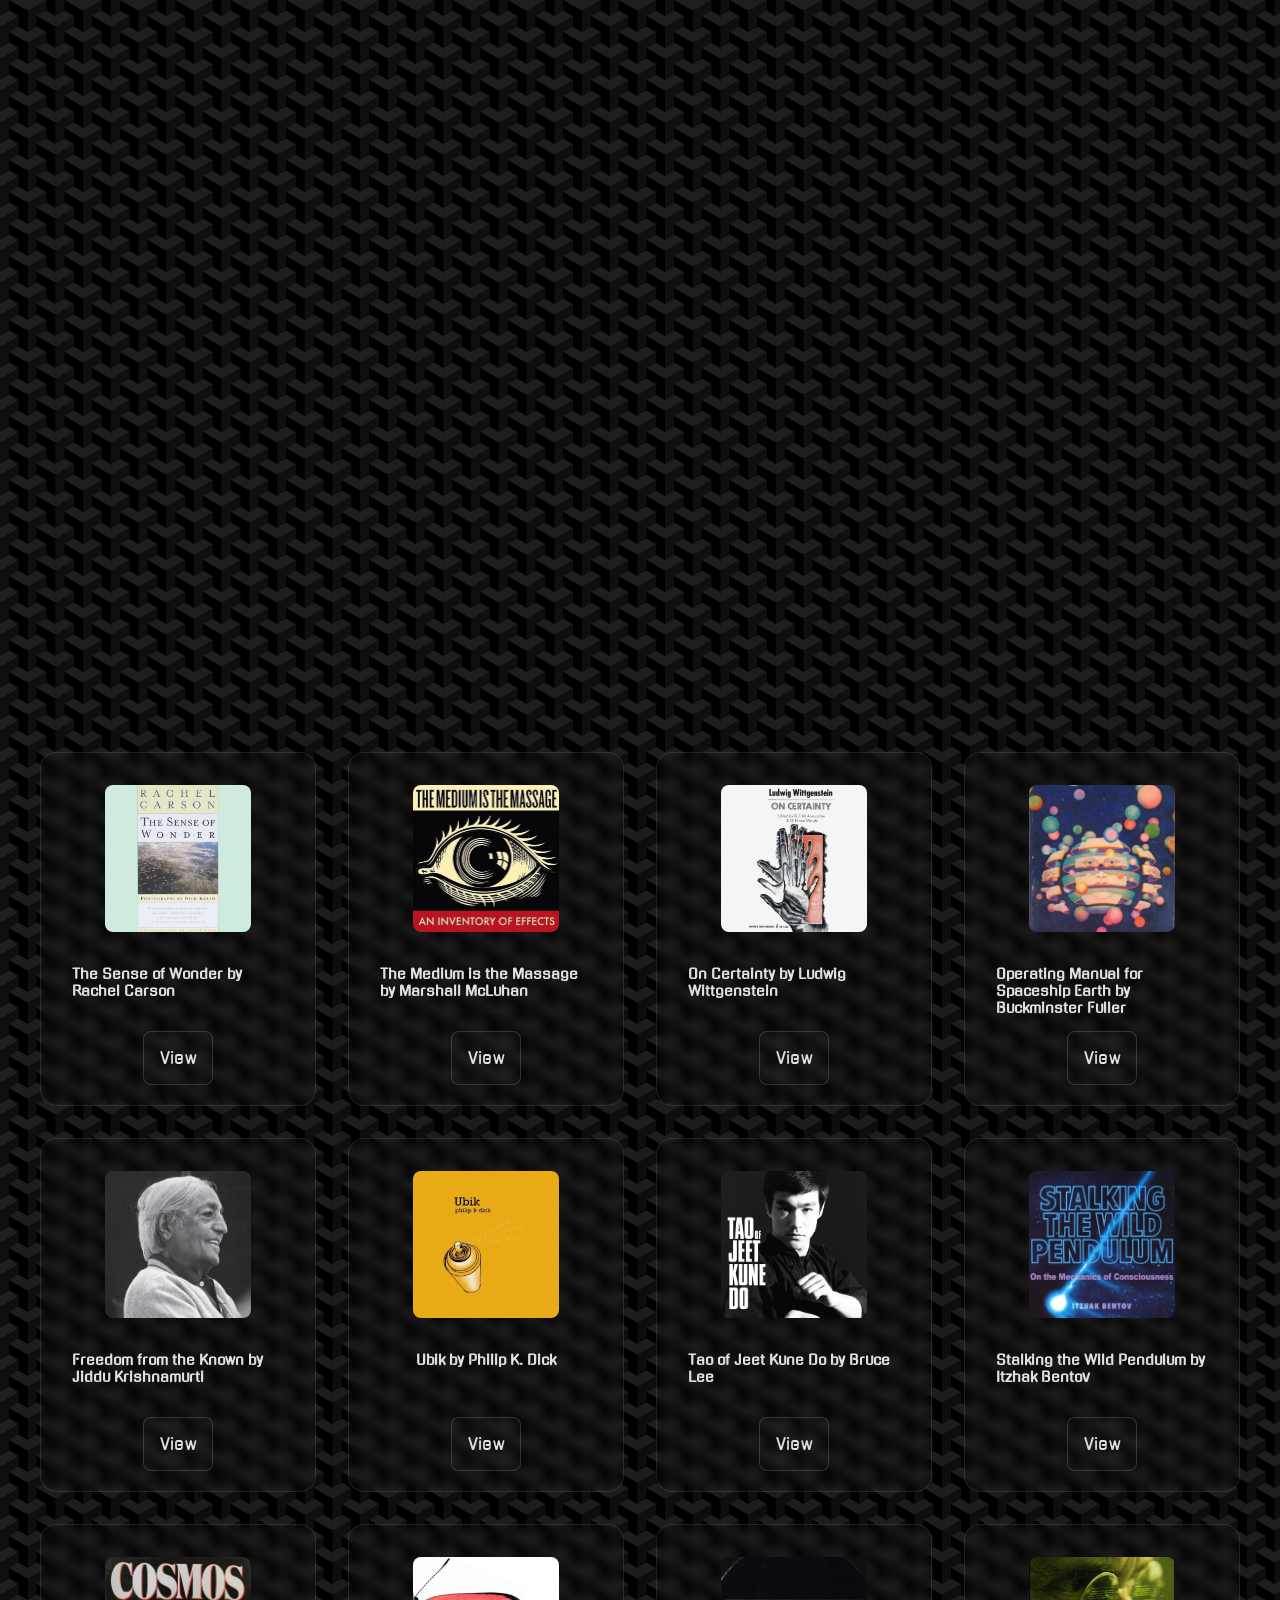
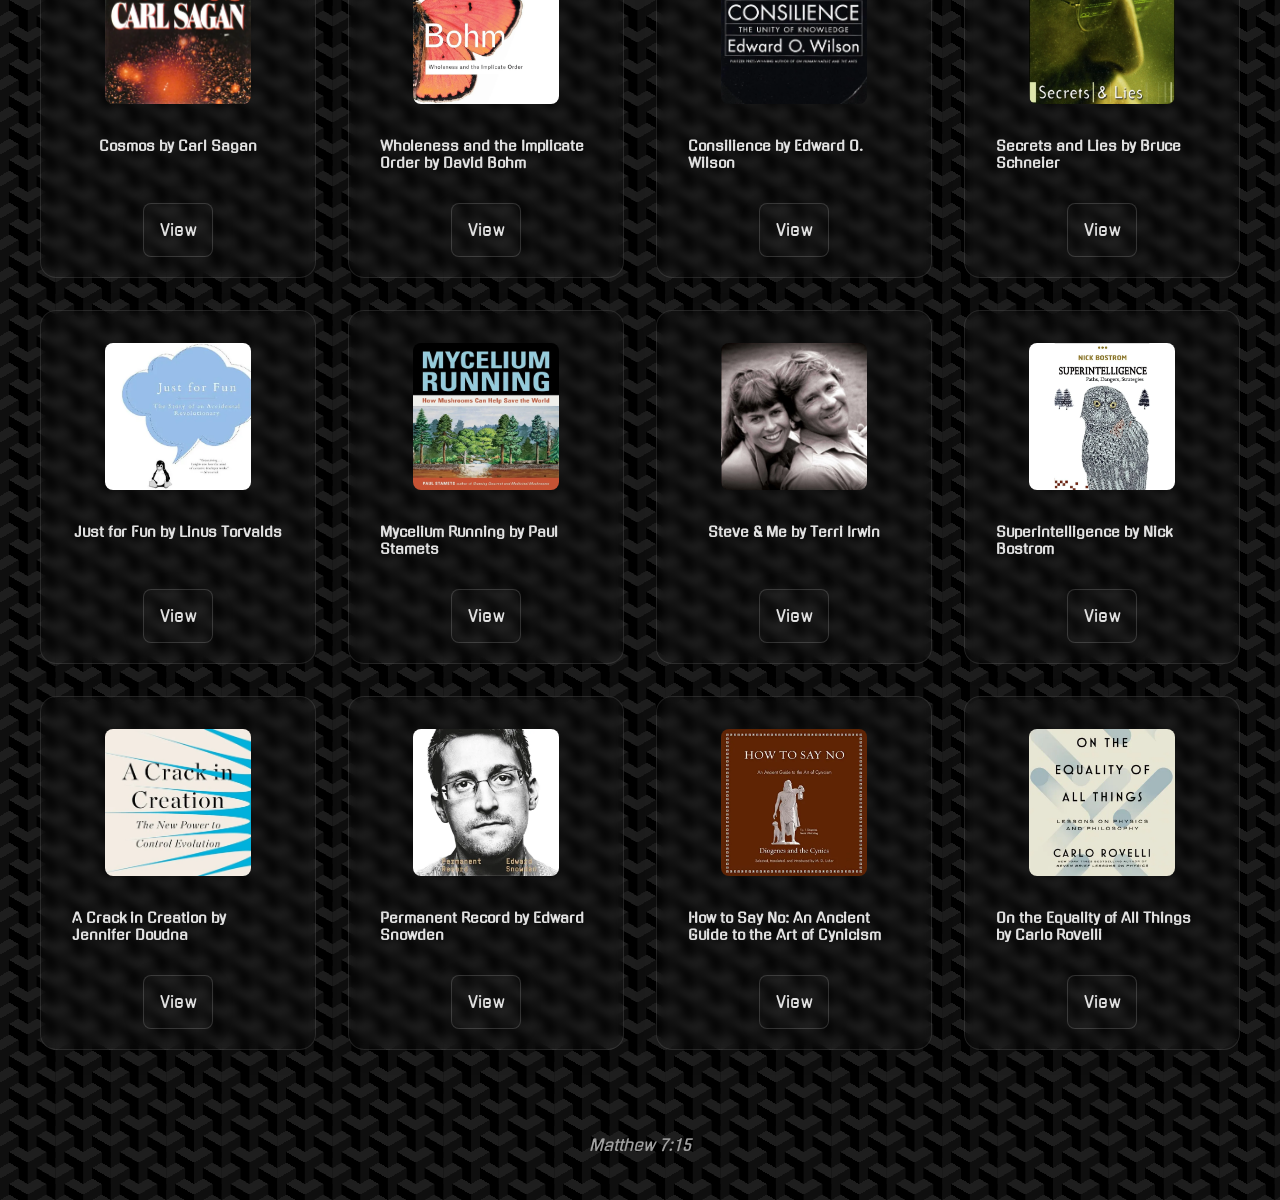
==== commit 88d813c2: "Update index.html" ====
--- a/index.html
+++ b/index.html
@@ -50,7 +50,7 @@
     <section id="profile">
       <div class="section-pic-container">
         <img src="./assets/profile-pic.webp" alt="Sean Cho profile picture" class="profile-pic" 
-        onclick="location.href='https://www.youtube.com/watch?v=BTWYRRRiIXw'" />
+        onclick="location.href='https://www.youtube.com/watch?v=M_8t5OjGErM'" />
       </div>
       <div class="section_text">
         <h1 class="header_title">Sean Cho</h1>
@@ -1108,6 +1108,7 @@
   https://en.wikipedia.org/wiki/Marduk
   https://en.wikipedia.org/wiki/Yahweh
   https://en.wikipedia.org/wiki/Indra
+  https://en.wikipedia.org/wiki/Prometheus
   https://en.wikipedia.org/wiki/Ares
   https://en.wikipedia.org/wiki/Mars_(mythology)
   https://en.wikipedia.org/wiki/Odin
@@ -1170,11 +1171,11 @@
   https://en.wikipedia.org/wiki/Patrick_Henry
   https://en.wikipedia.org/wiki/John_Hancock
   https://en.wikipedia.org/wiki/Napoleon
-  https://en.wikipedia.org/wiki/Abraham_Lincoln
   https://en.wikipedia.org/wiki/Roman_von_Ungern-Sternberg
   https://en.wikipedia.org/wiki/Henry_Ford
+  https://en.wikipedia.org/wiki/Douglas_MacArthur
   https://en.wikipedia.org/wiki/George_S._Patton
-  https://en.wikipedia.org/wiki/John_F._Kennedy
+  https://en.wikipedia.org/wiki/Richard_Nixon
   https://en.wikipedia.org/wiki/Park_Chung_Hee
   https://en.wikipedia.org/wiki/Malcolm_X
   https://en.wikipedia.org/wiki/Haile_Selassie
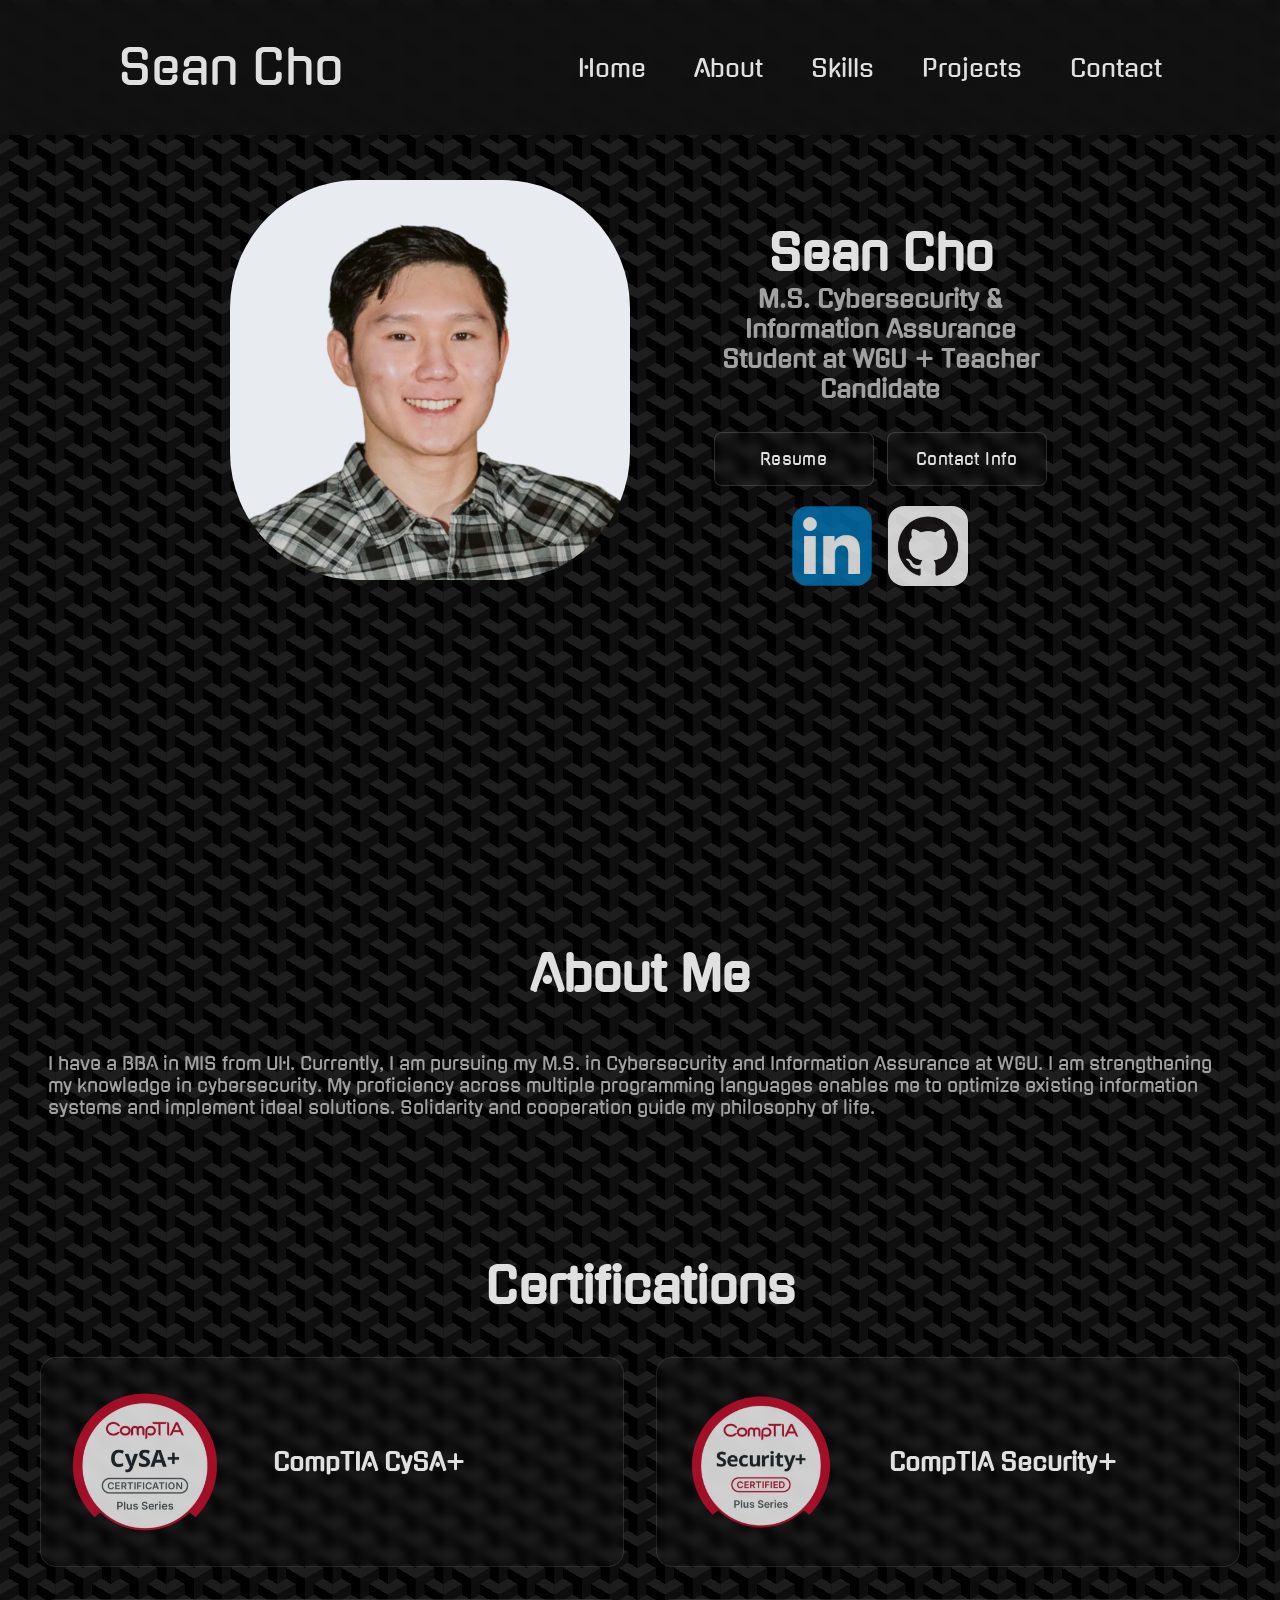
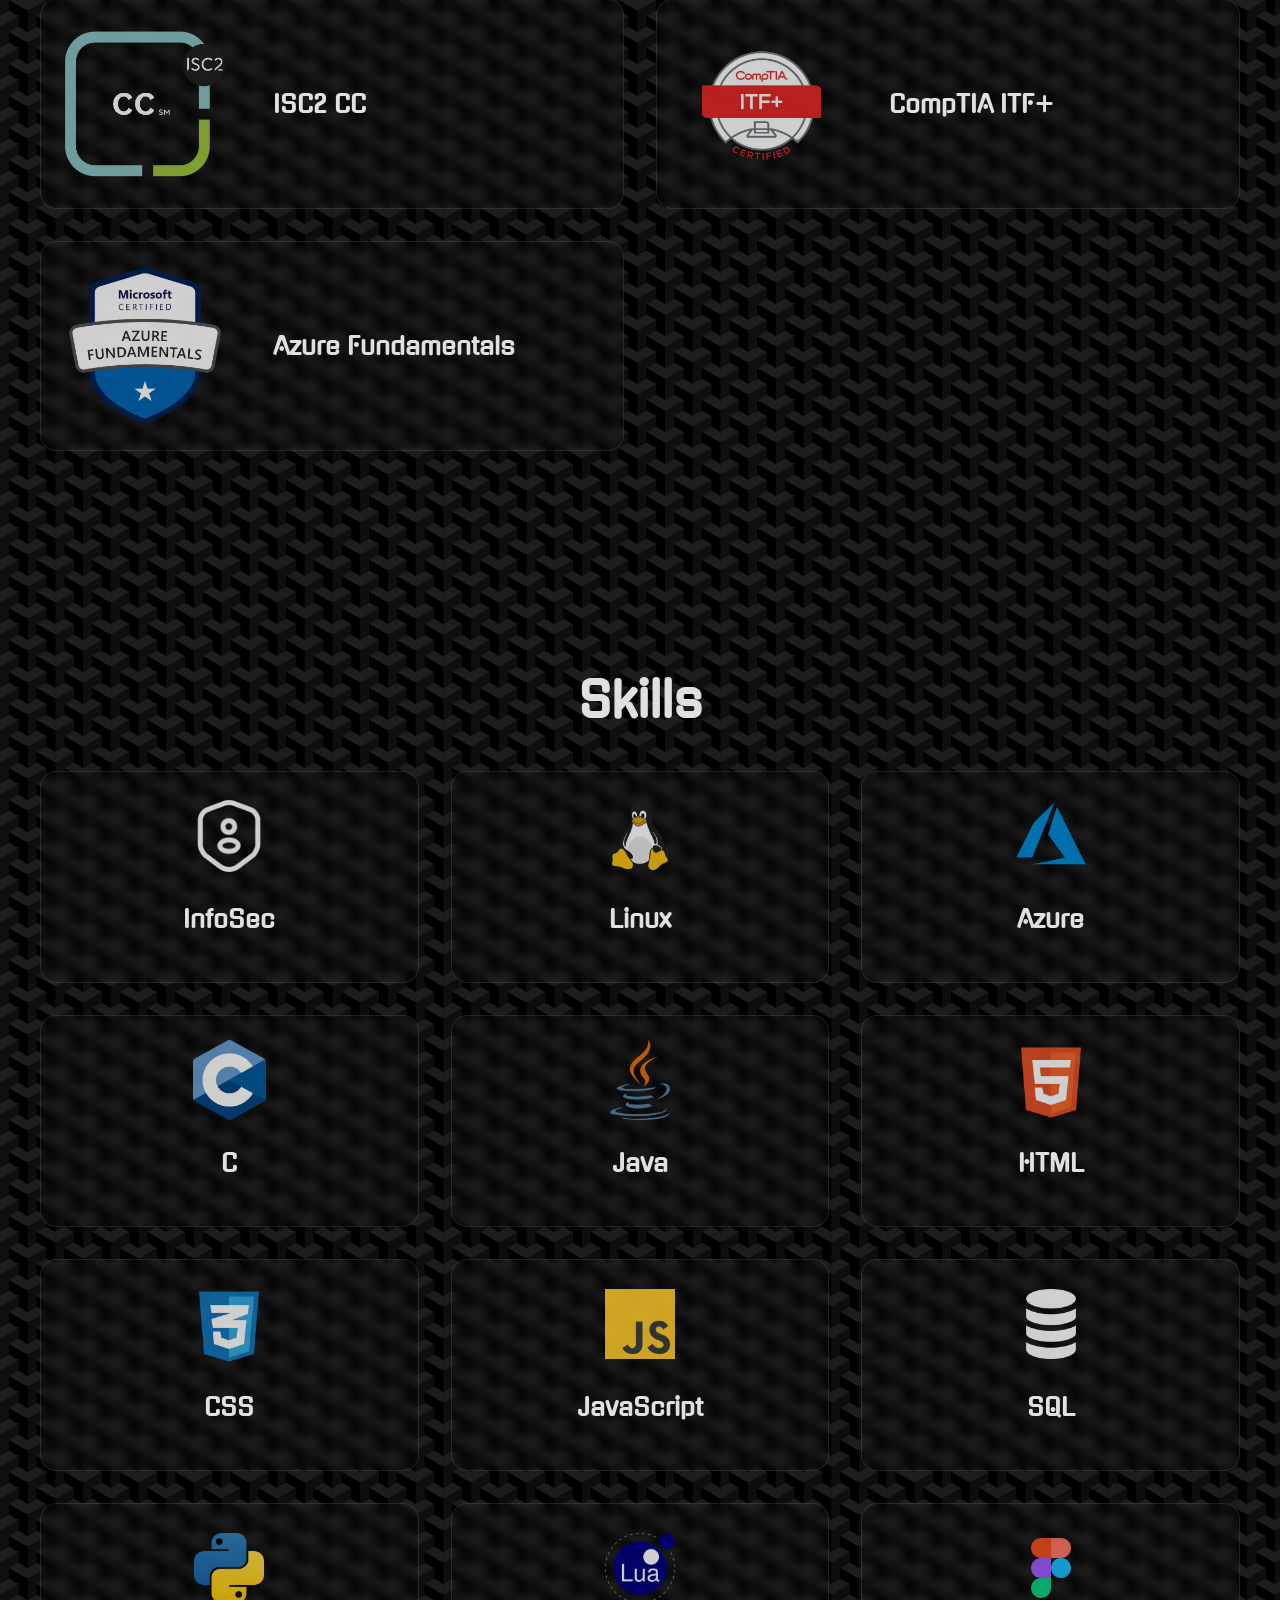
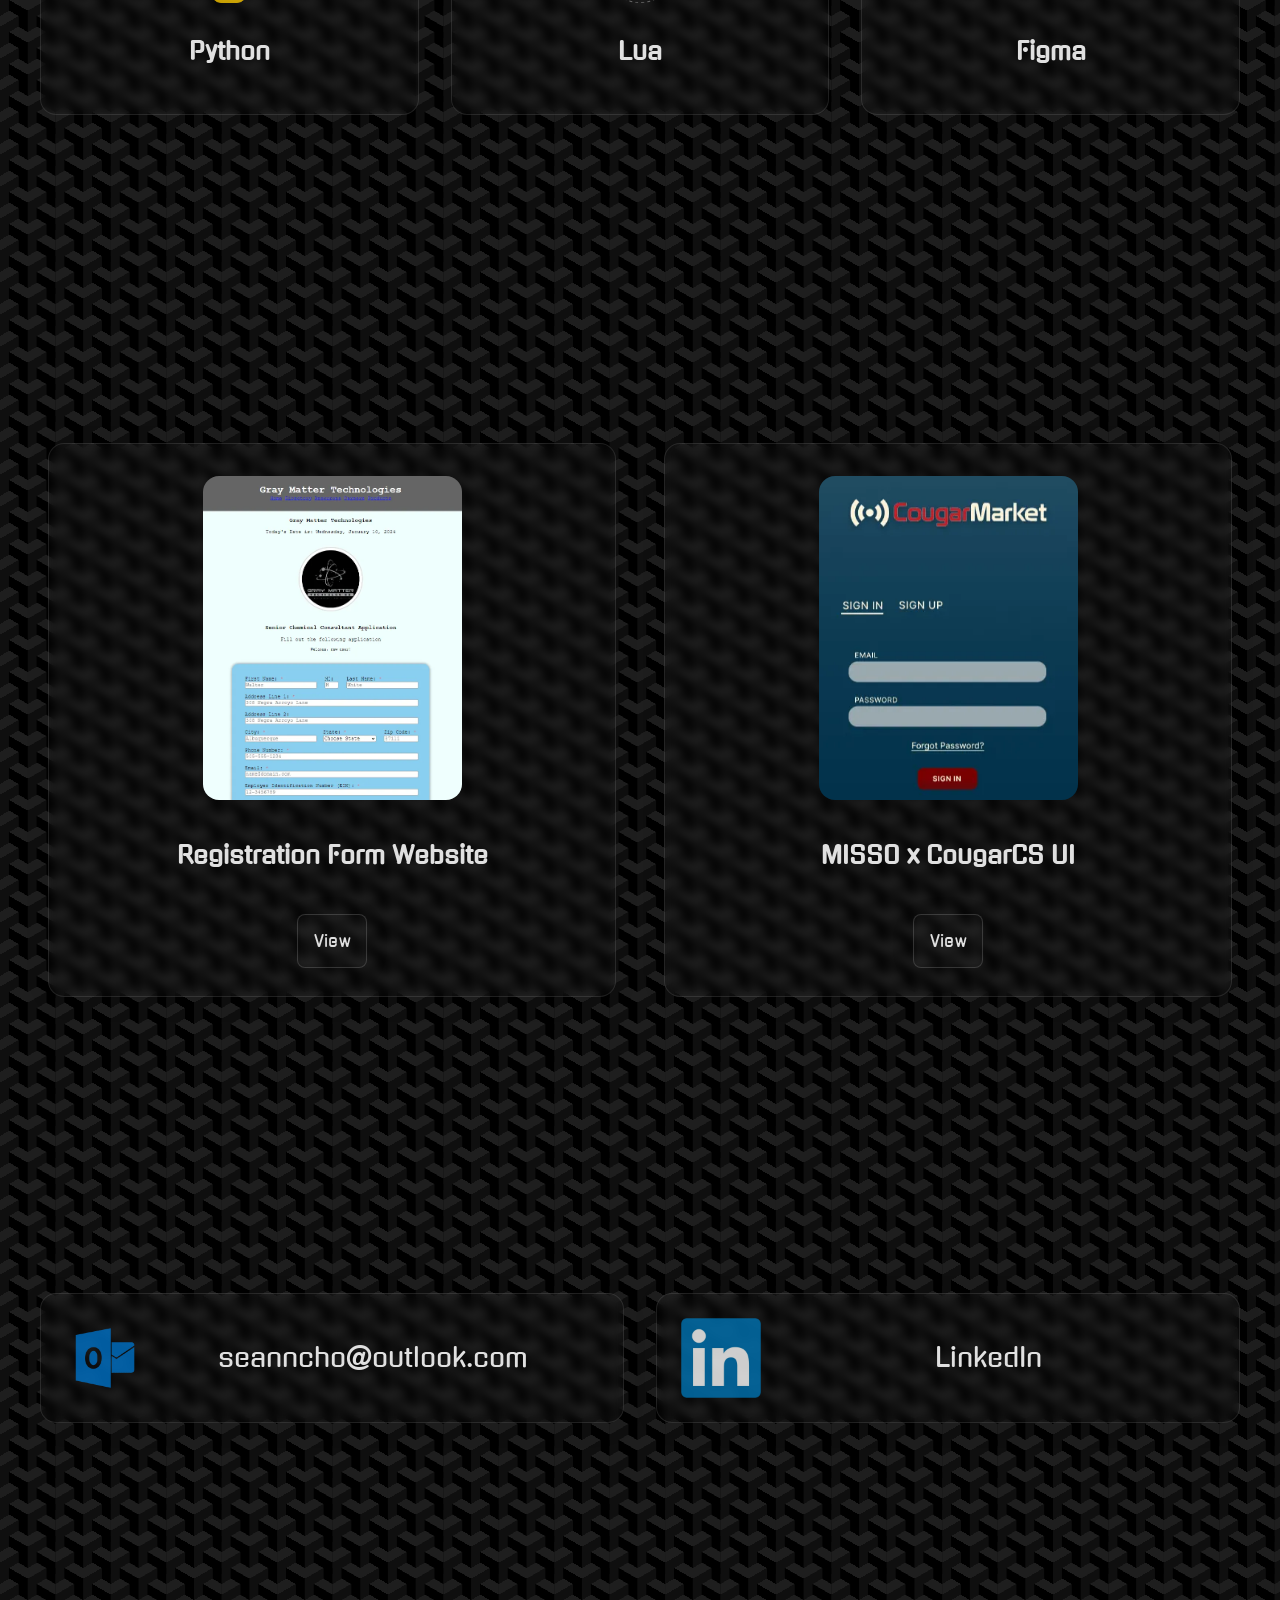
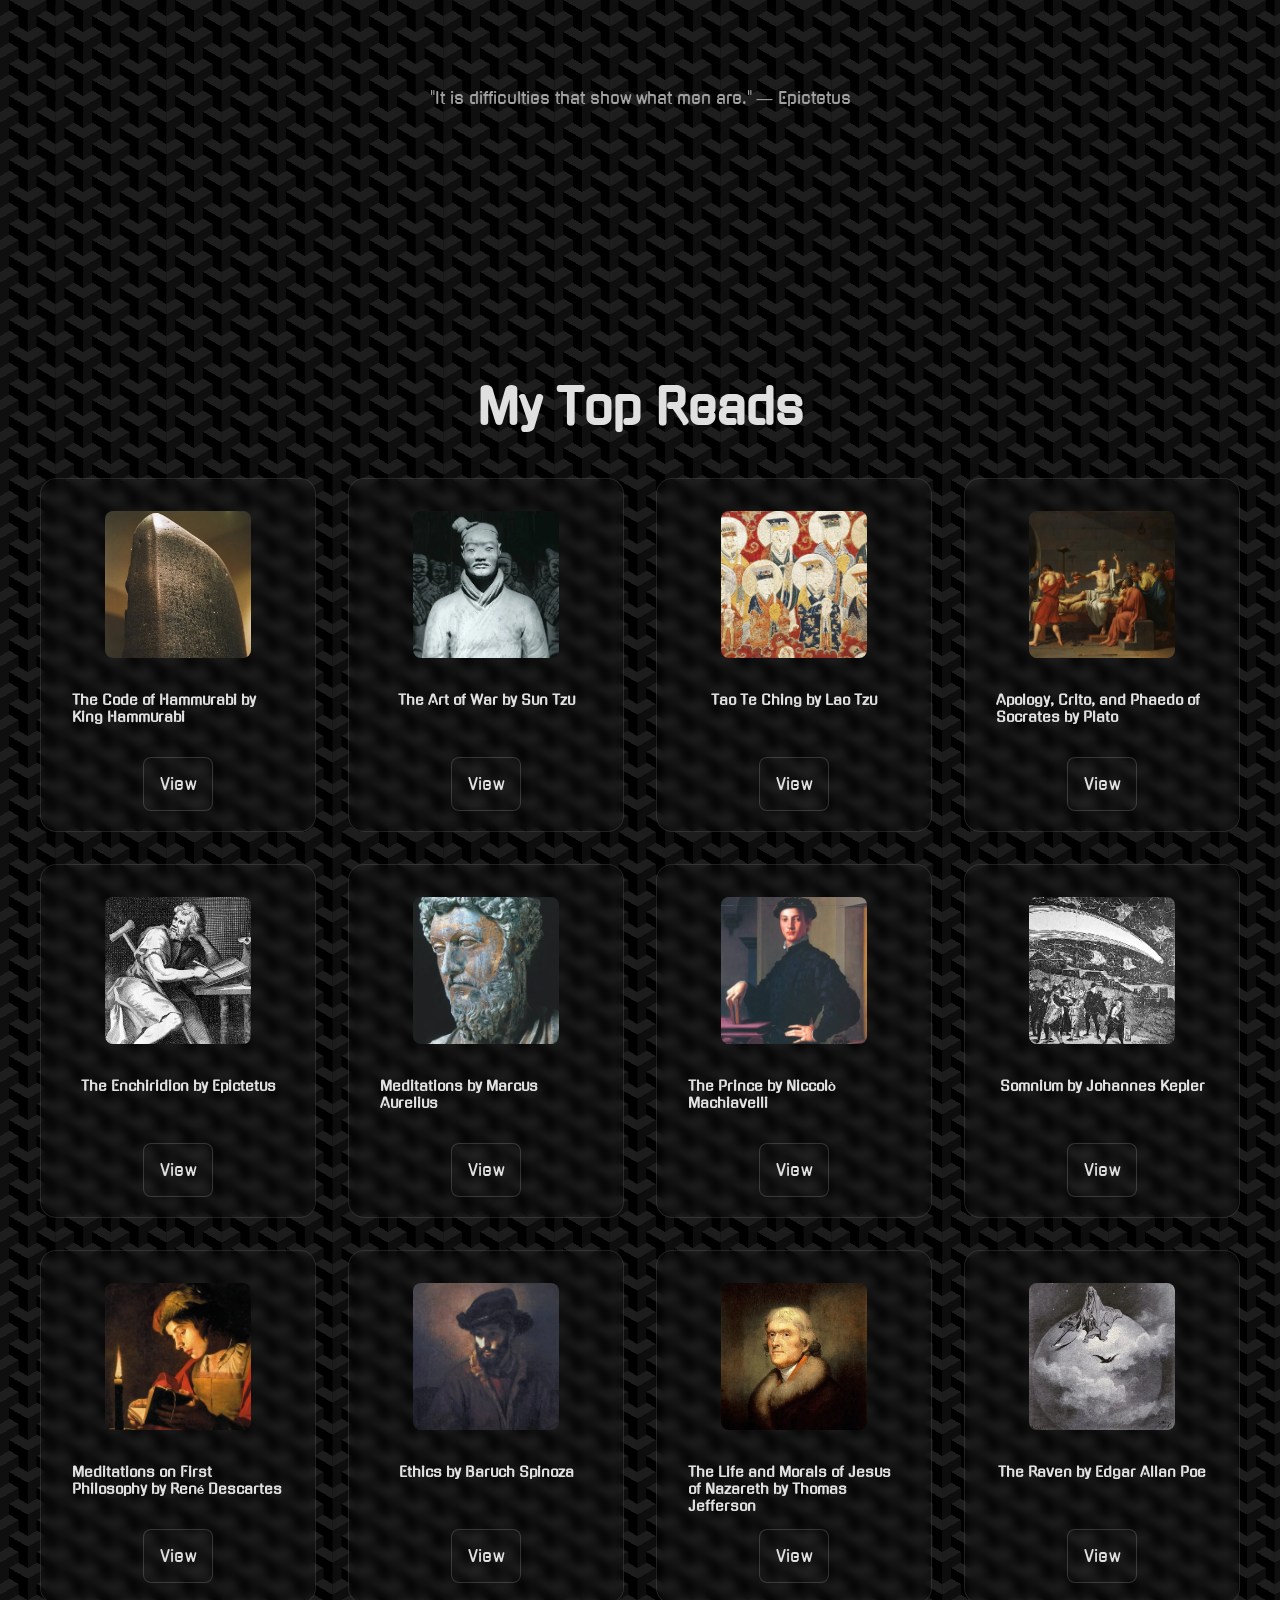
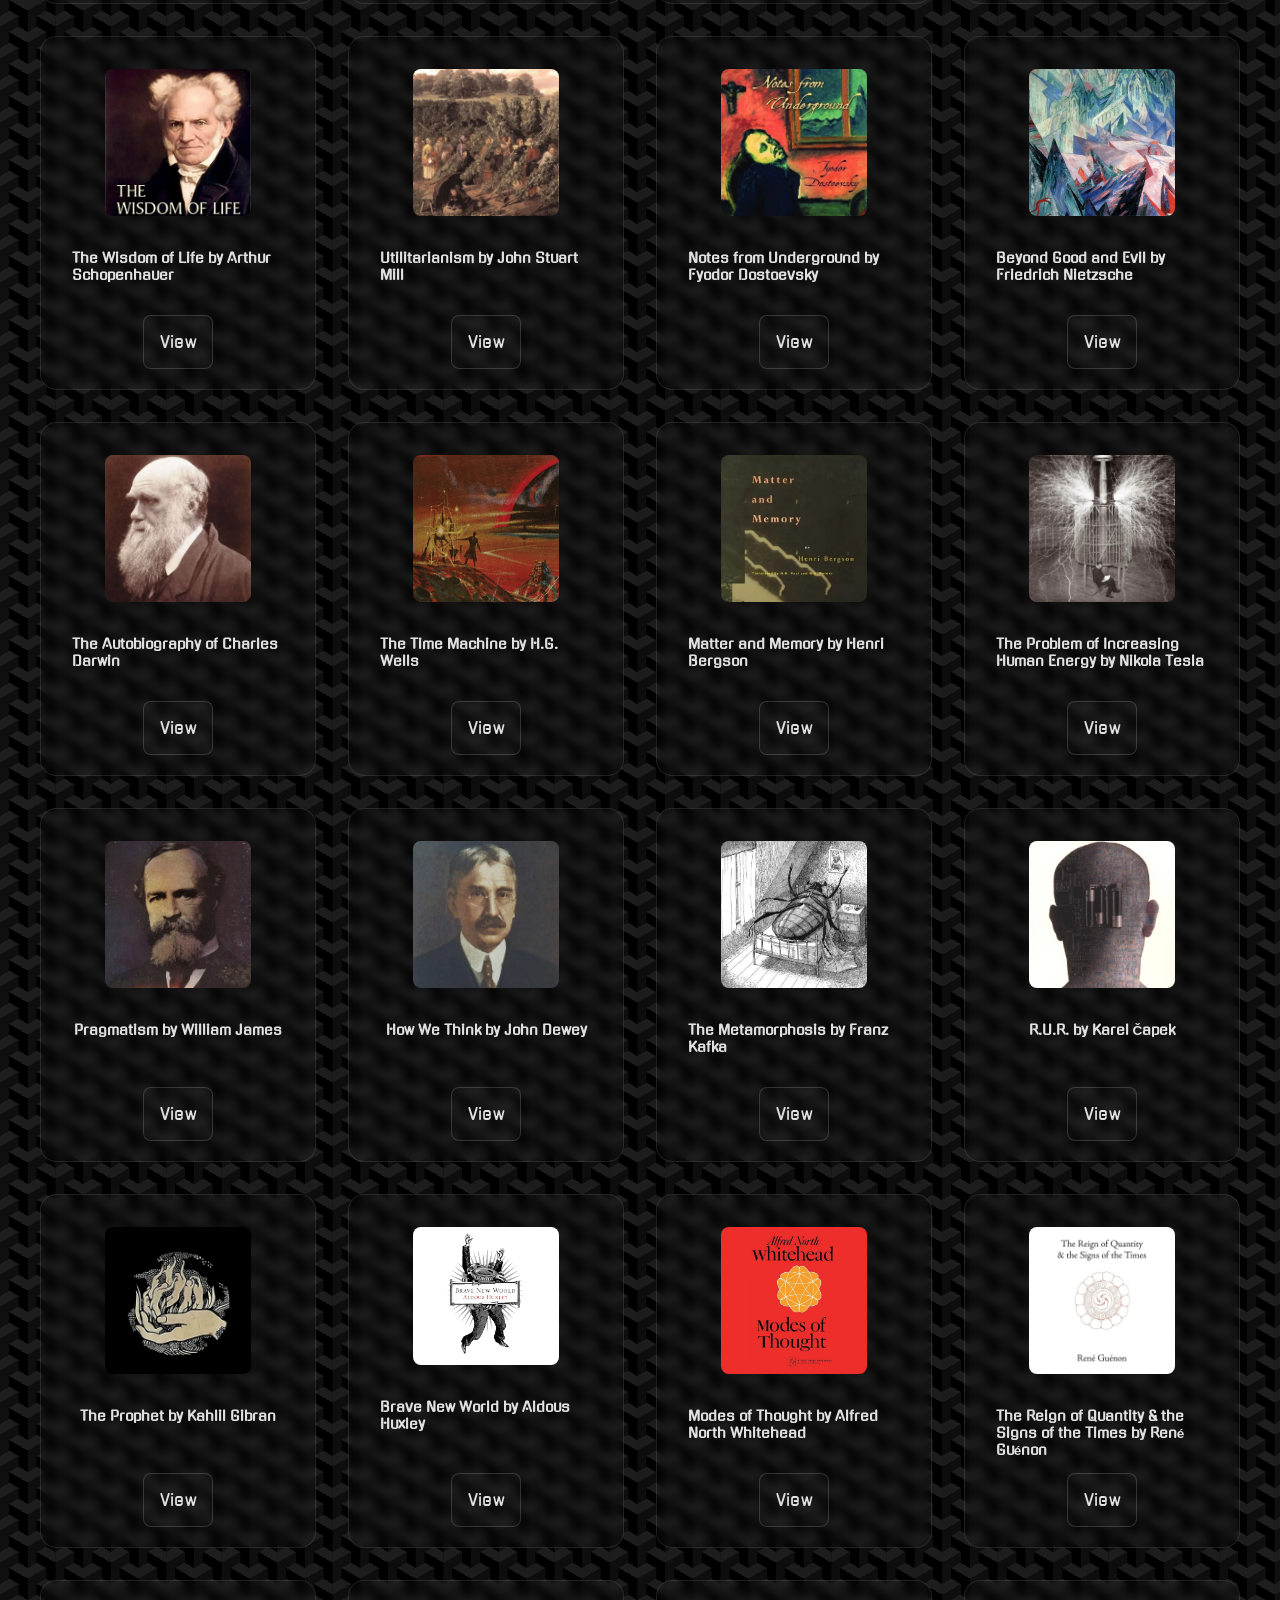
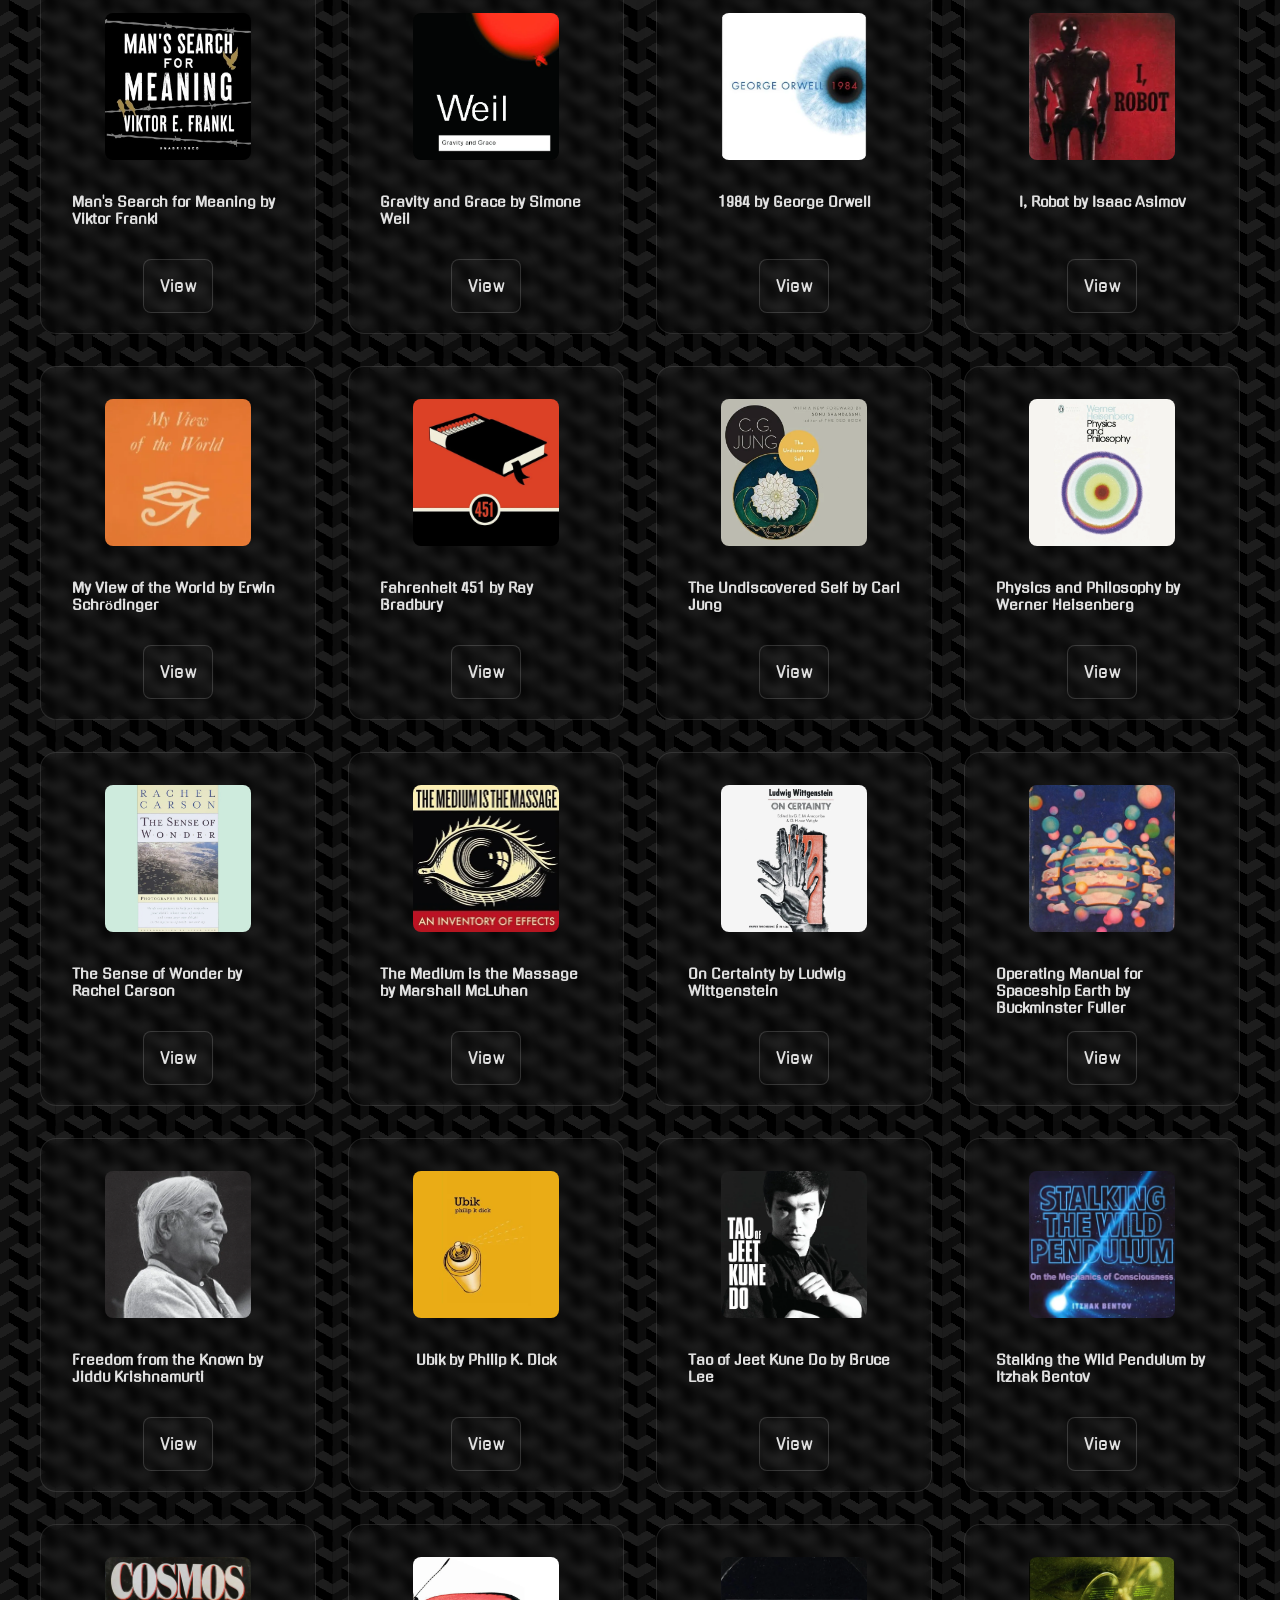
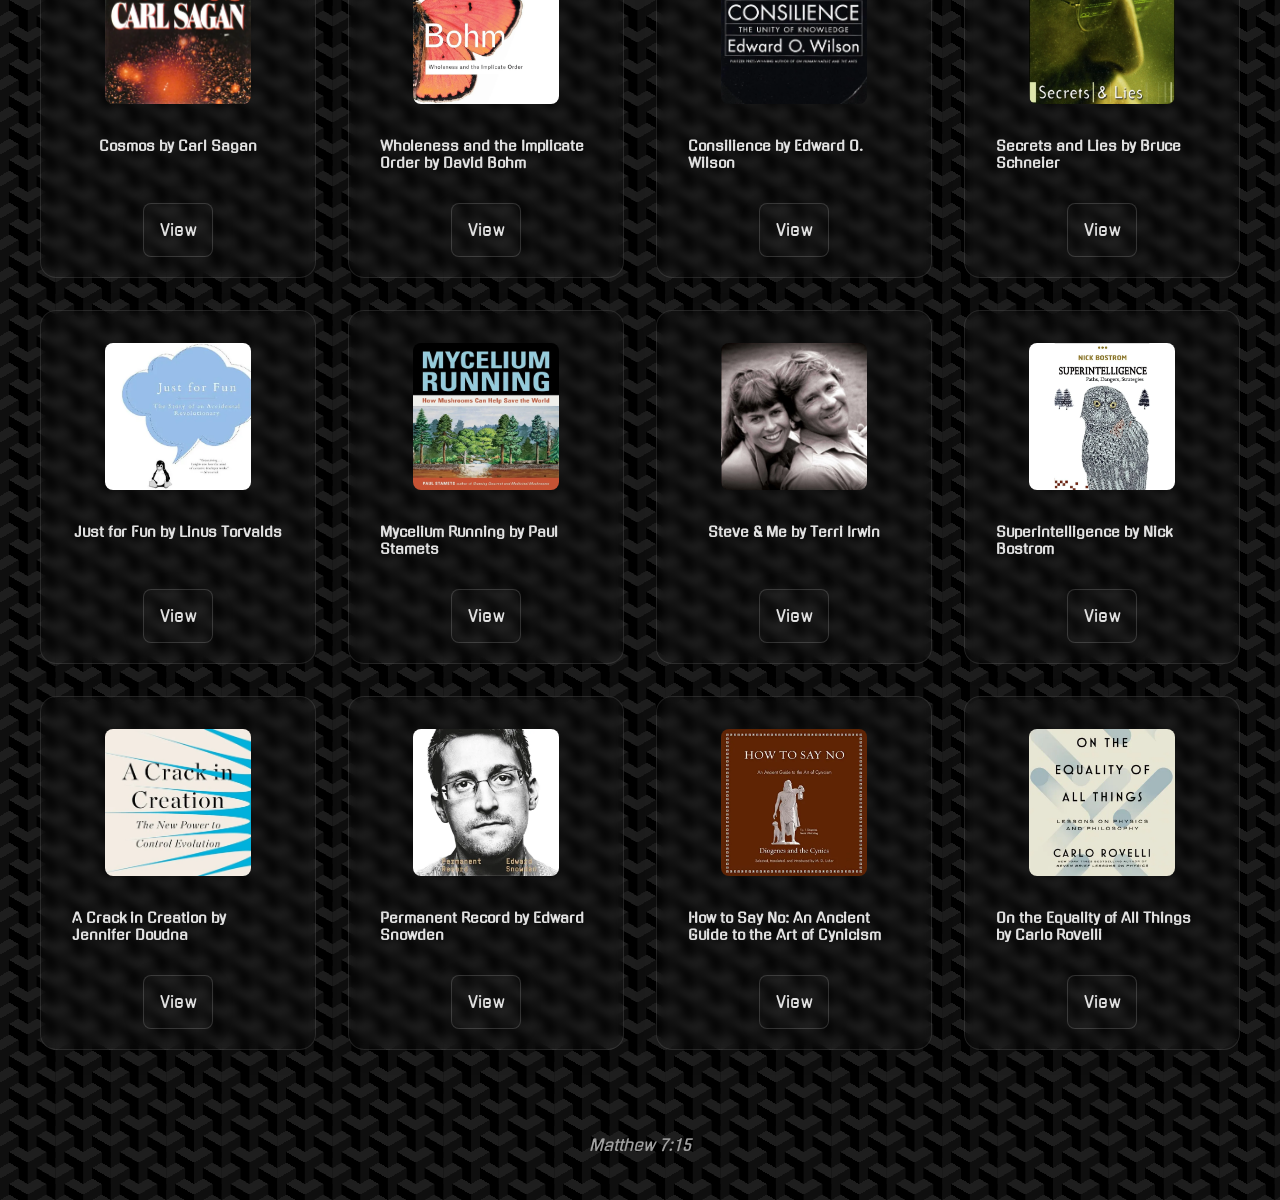
==== commit 91697b7a: "Update index.html" ====
--- a/index.html
+++ b/index.html
@@ -50,7 +50,7 @@
     <section id="profile">
       <div class="section-pic-container">
         <img src="./assets/profile-pic.webp" alt="Sean Cho profile picture" class="profile-pic" 
-        onclick="location.href='https://www.youtube.com/watch?v=M_8t5OjGErM'" />
+        onclick="location.href='https://www.youtube.com/watch?v=br2IbQW1BRo'" />
       </div>
       <div class="section_text">
         <h1 class="header_title">Sean Cho</h1>
